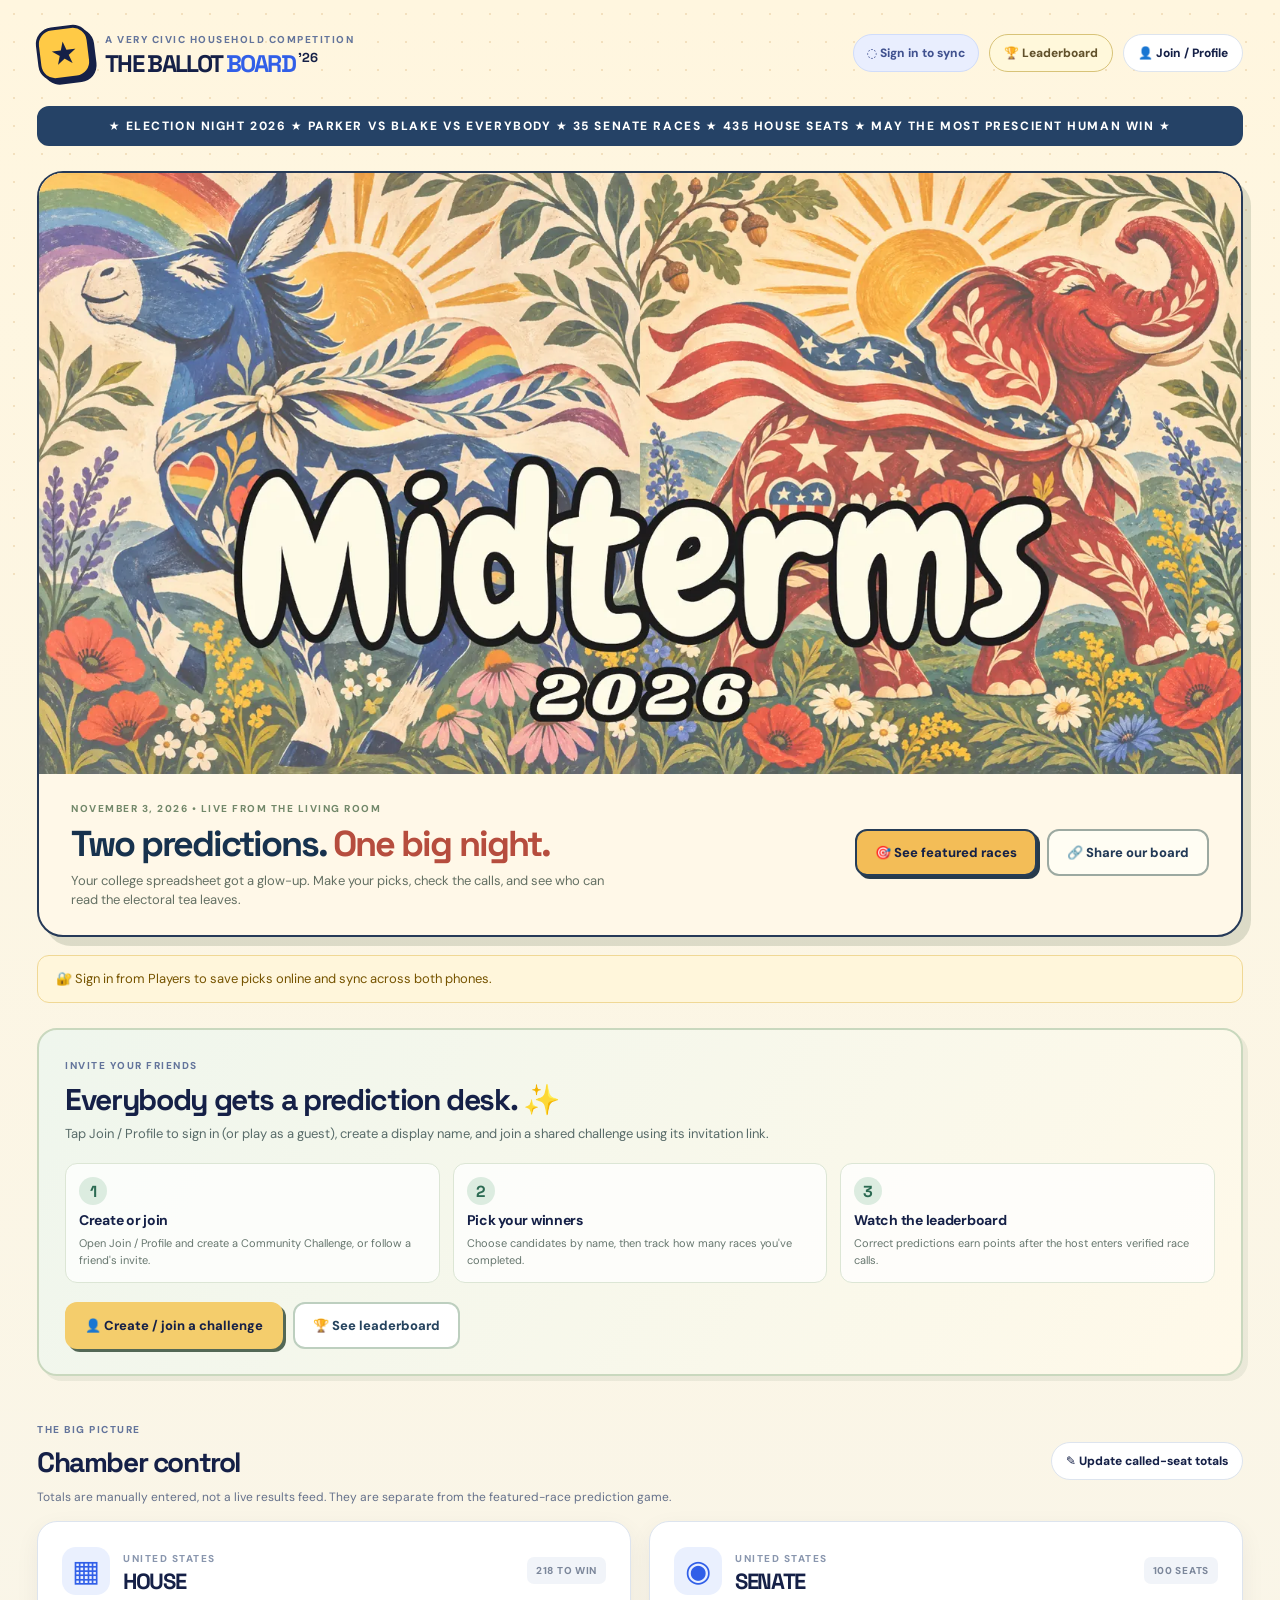
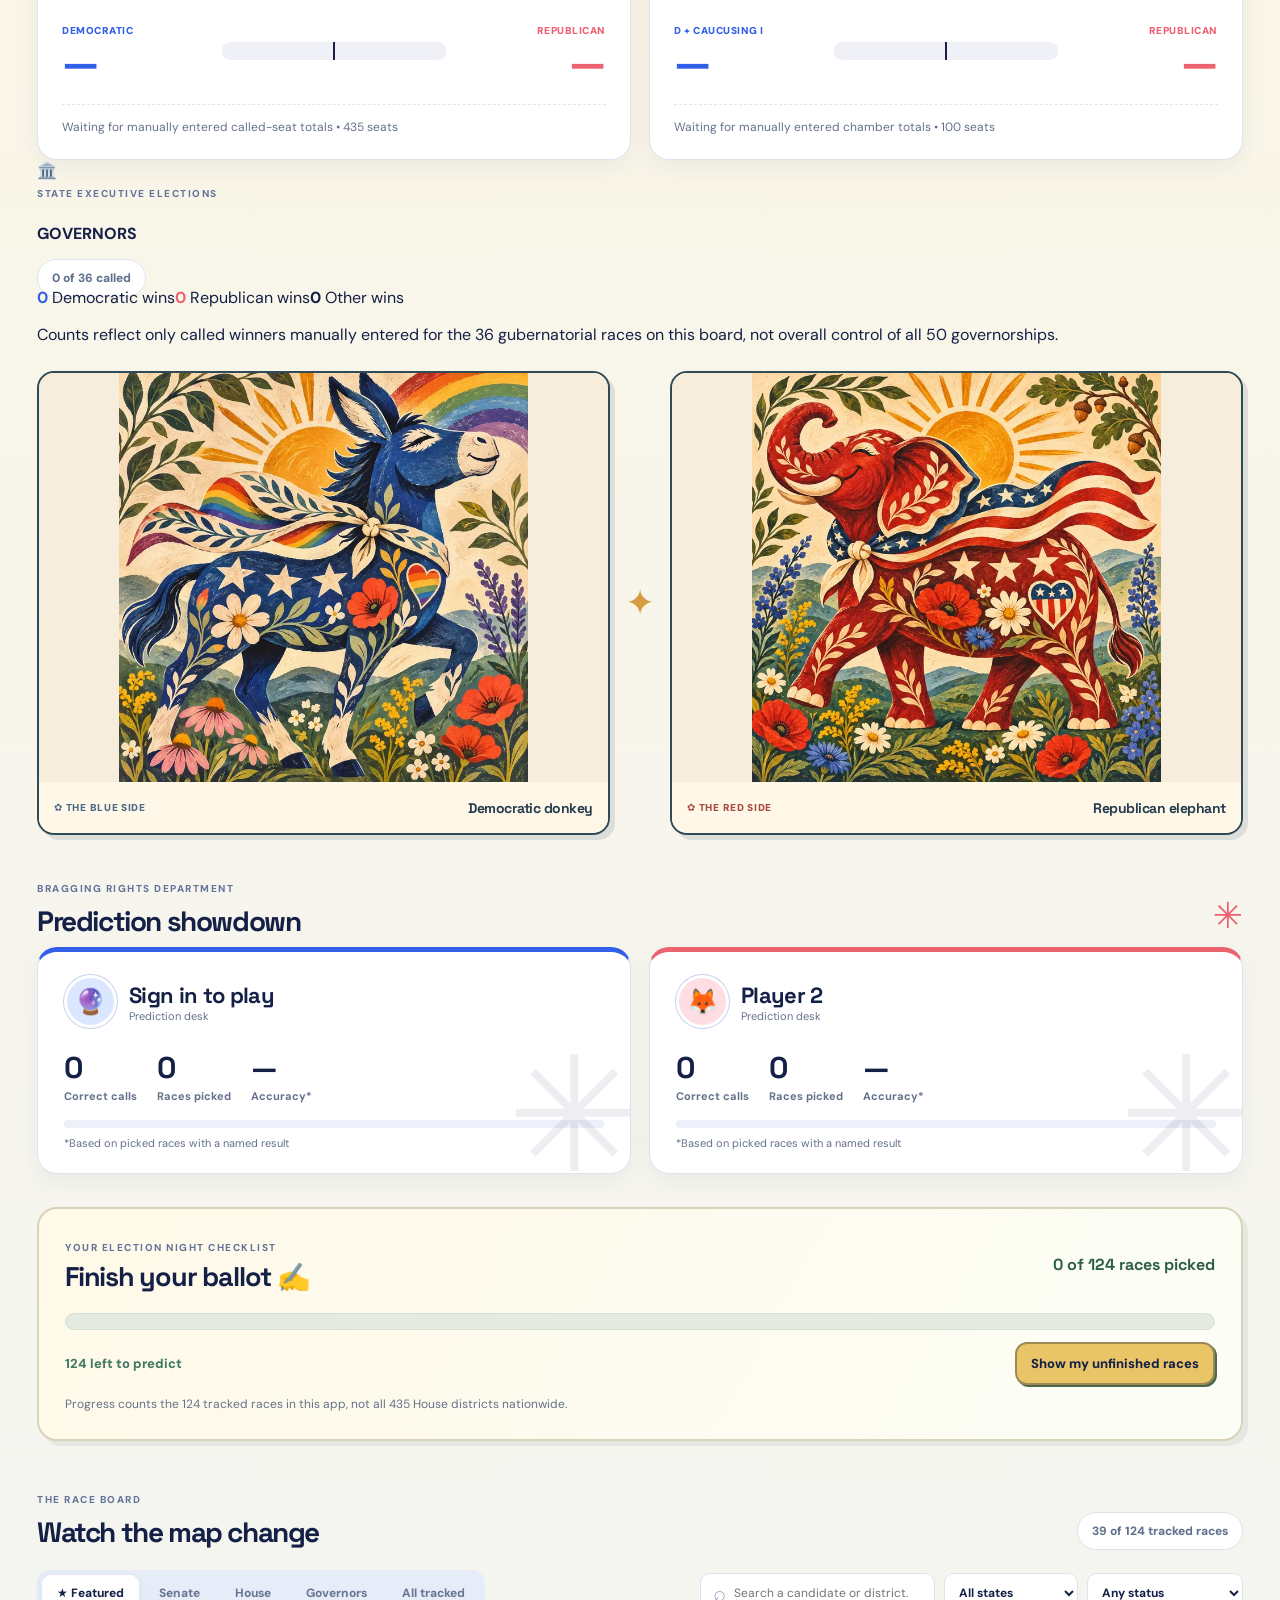
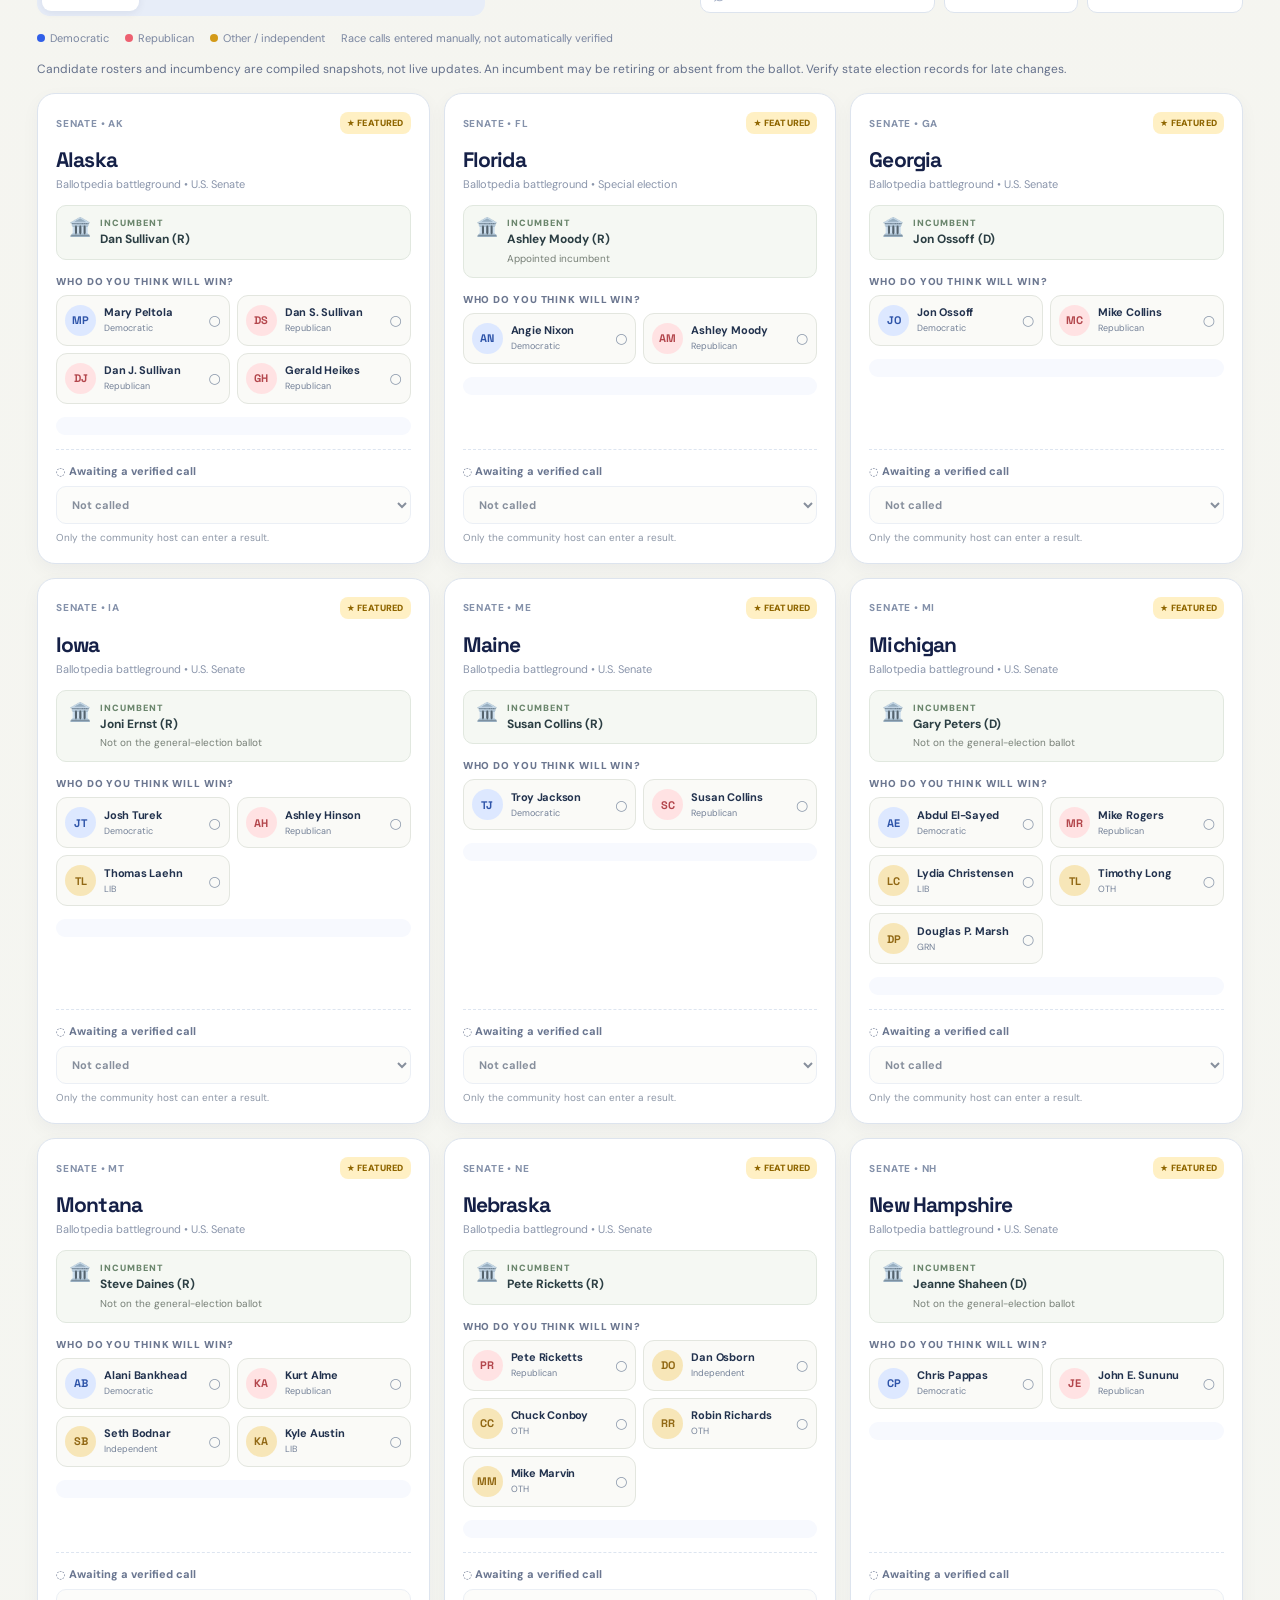
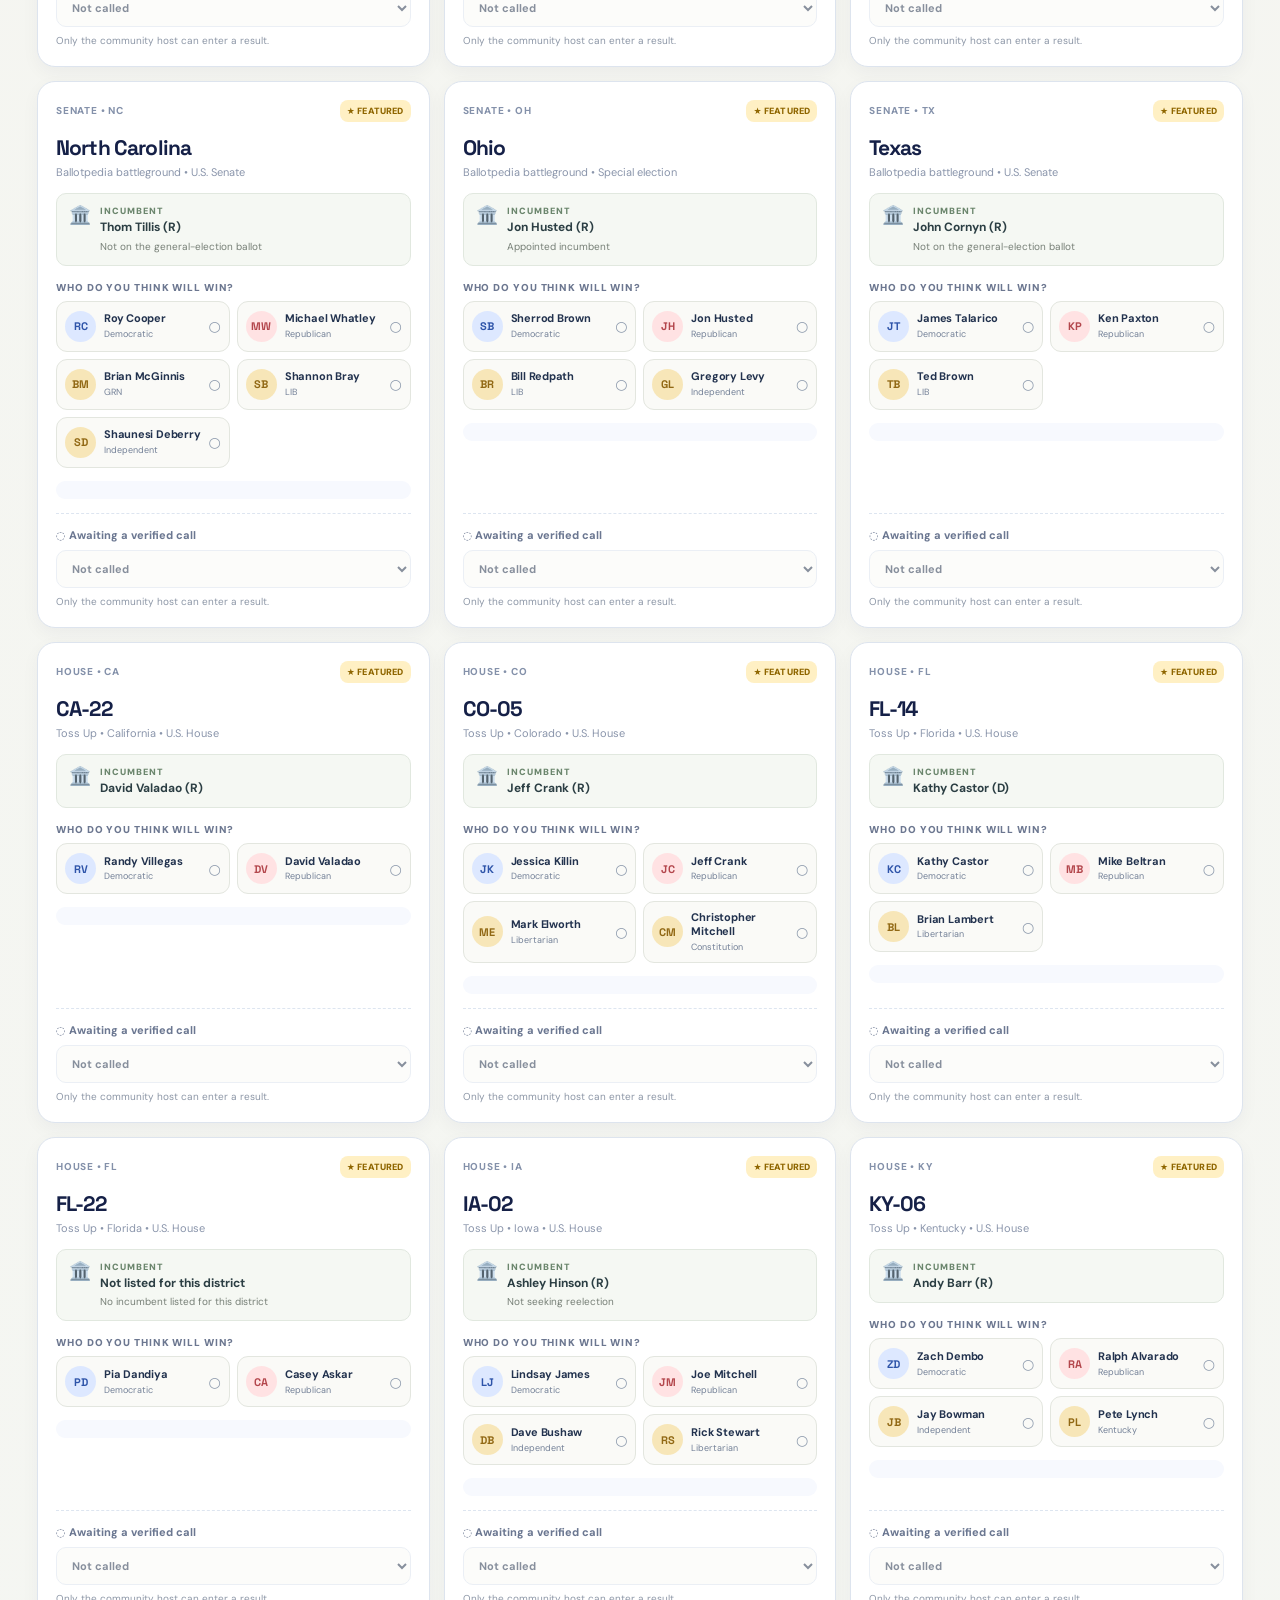
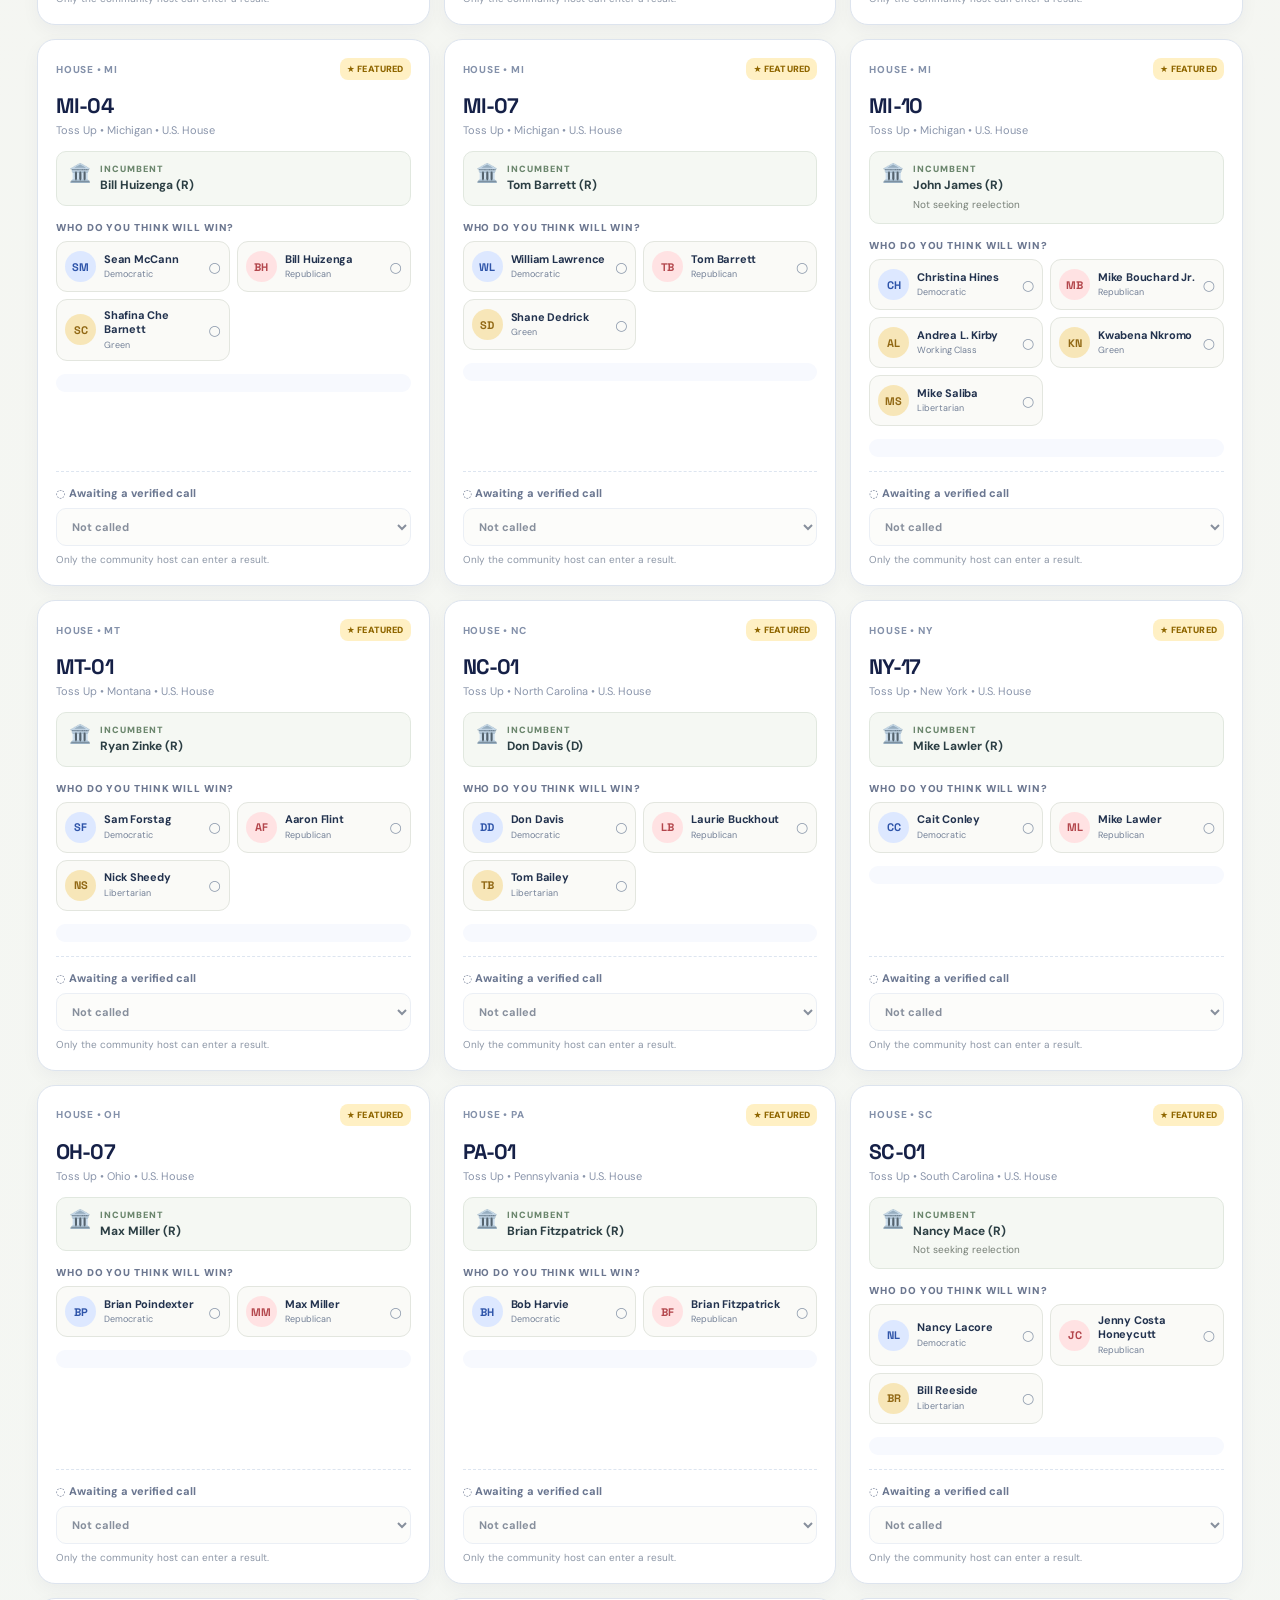
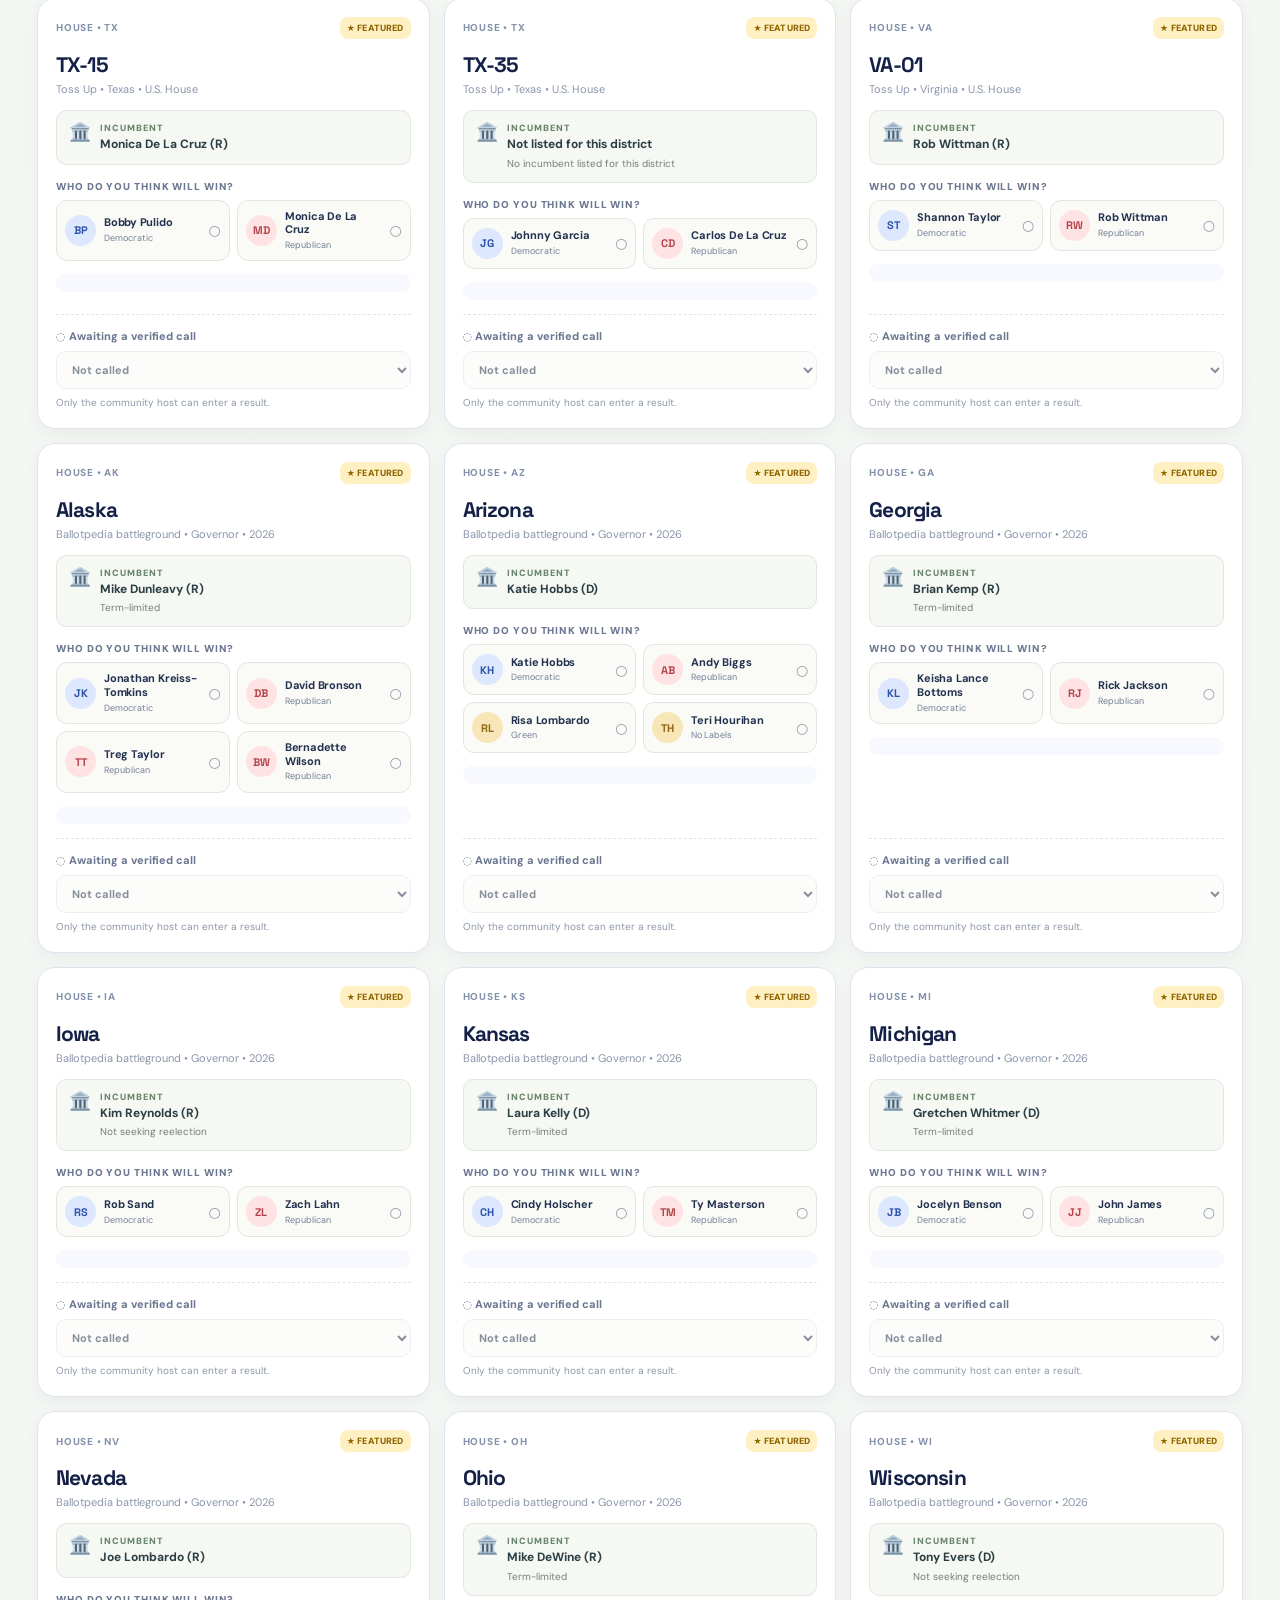
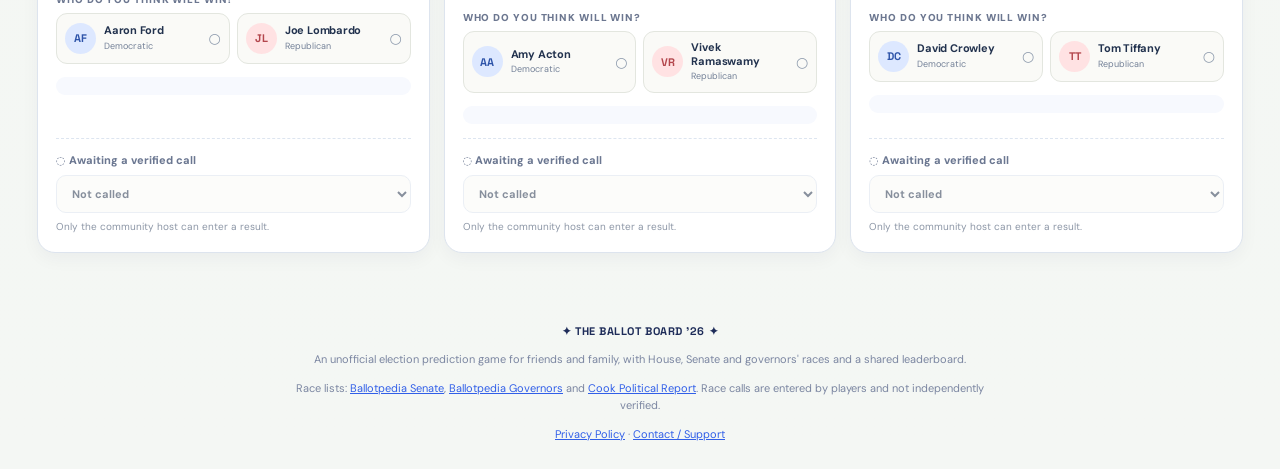
==== index.html @ a2fc95aa "Add 36 governors, race-filter tab, call tracker and visible privacy-policy link" ====
<!doctype html>
<html lang="en">
<head>
  <meta charset="utf-8">
  <meta name="viewport" content="width=device-width, initial-scale=1">
  <meta name="theme-color" content="#152047">
  <meta name="description" content="The Ballot Board: make midterm election predictions with friends and join a community leaderboard.">
  <title>The Ballot Board '26 | Election Night Predictions</title>
  <link rel="icon" href="icon.svg" type="image/svg+xml">
  <link rel="stylesheet" href="styles.css">
  <script src="config.js" defer></script>
  <script src="races.js" defer></script>
  <script src="candidates.js" defer></script>
  <script src="incumbents.js" defer></script>
  <script src="governors.js" defer></script>
  <script type="module" src="app.js"></script>
</head>
<body>
  <div class="stars" aria-hidden="true"></div>
  <div class="app-shell">
    <header class="site-header">
      <div class="brand"><div class="brand-icon" aria-hidden="true">★</div><div><span class="eyebrow">A VERY CIVIC HOUSEHOLD COMPETITION</span><h1>THE BALLOT <em>BOARD</em><sup>'26</sup></h1></div></div>
      <div class="header-actions"><span id="connectionStatus" class="status-pill">◌ Preview mode</span>
      <button class="small-btn leaderboard-nav" id="leaderboardButton" type="button">🏆 Leaderboard</button>
      <button class="small-btn" id="accountButton" type="button">👤 Join / Profile</button></div>
    </header>
    <div class="marquee" aria-label="Election Day, November 3, 2026"><div class="marquee-track">★ ELECTION NIGHT 2026 ★ PARKER VS BLAKE VS EVERYBODY ★ 35 SENATE RACES ★ 435 HOUSE SEATS ★ MAY THE MOST PRESCIENT HUMAN WIN ★</div></div>
    <main>
      <section class="hero illustrated-hero" aria-label="Midterms 2026 election night">
        <div class="hero-banner-wrap">
          <img class="hero-banner" src="assets/midterms-banner.webp" alt="Midterms 2026 folk-art illustration with a flower-covered blue donkey and red elephant, sunshine, rainbows and American flags." width="1600" height="800" decoding="async" fetchpriority="high" onerror="this.hidden=true">
          <div class="banner-fallback"><span>★ MIDTERMS 2026 ★</span><small>A very colorful election night</small></div>
        </div>
        <div class="hero-caption">
          <div class="hero-caption-copy">
            <span class="micro">NOVEMBER 3, 2026 • LIVE FROM THE LIVING ROOM</span>
            <h2>Two predictions. <span>One big night.</span></h2>
            <p>Your college spreadsheet got a glow-up. Make your picks, check the calls, and see who can read the electoral tea leaves.</p>
          </div>
          <div class="hero-actions"><button id="featuredButton" class="button primary" type="button">🎯 See featured races</button><button id="shareButton" class="button outline" type="button">🔗 Share our board</button></div>
        </div>
      </section>
      <div id="notice" class="notice" role="status"></div>
      <section class="community-guide" id="communityGuide" aria-label="How to join the election prediction challenge">
        <div class="community-guide-top"><span class="micro">INVITE YOUR FRIENDS</span><h3>Everybody gets a prediction desk. ✨</h3><p id="communityGuideIntro">Create a community challenge, share the link on Facebook, and watch the leaderboard grow.</p></div>
        <div class="guide-steps">
          <div><span class="step-number">1</span><strong>Create or join</strong><small>Open Join / Profile and create a Community Challenge, or follow a friend's invite.</small></div>
          <div><span class="step-number">2</span><strong>Pick your winners</strong><small>Choose candidates by name, then track how many races you've completed.</small></div>
          <div><span class="step-number">3</span><strong>Watch the leaderboard</strong><small>Correct predictions earn points after the host enters verified race calls.</small></div>
        </div>
        <div class="guide-actions">
          <button type="button" id="communityStartButton" class="button primary">👤 Create / join a challenge</button>
          <button type="button" id="communityLeaderboardButton" class="button outline-light">🏆 See leaderboard</button>
        </div>
      </section>
      <section class="section-heading"><div><span class="micro">THE BIG PICTURE</span><h3>Chamber control</h3></div><button id="totalsButton" class="text-button" type="button">✎ Update called-seat totals</button></section>
      <p class="fine-print" id="totalsDisclaimer">Totals are manually entered, not a live results feed. They are separate from the featured-race prediction game.</p>
      <div class="chamber-grid">
        <article class="chamber-card"><div class="chamber-top"><span class="chamber-symbol">▦</span><div><span class="micro dark">UNITED STATES</span><h4>HOUSE</h4></div><span class="threshold">218 TO WIN</span></div><div class="seat-readout"><div><span class="party-label dem">DEMOCRATIC</span><strong class="dem-number" id="houseD">—</strong></div><div class="majority-track"><span class="majority-line"></span><div class="bar-fill dem-fill" id="houseDBar"></div><div class="bar-fill rep-fill" id="houseRBar"></div></div><div class="right"><span class="party-label rep">REPUBLICAN</span><strong class="rep-number" id="houseR">—</strong></div></div><p class="chamber-foot" id="houseStatus">Waiting for called-seat totals • 435 seats</p></article>
        <article class="chamber-card"><div class="chamber-top"><span class="chamber-symbol">◉</span><div><span class="micro dark">UNITED STATES</span><h4>SENATE</h4></div><span class="threshold">100 SEATS</span></div><div class="seat-readout"><div><span class="party-label dem">D + CAUCUSING I</span><strong class="dem-number" id="senateD">—</strong></div><div class="majority-track"><span class="majority-line"></span><div class="bar-fill dem-fill" id="senateDBar"></div><div class="bar-fill rep-fill" id="senateRBar"></div></div><div class="right"><span class="party-label rep">REPUBLICAN</span><strong class="rep-number" id="senateR">—</strong></div></div><p class="chamber-foot" id="senateStatus">Waiting for called-seat totals • 50–50 ties go to the vice president</p></article>
      </div>
      <article class="governor-summary" aria-label="Governors races called, manually tracked">
        <div class="governor-header">
          <span class="governor-emoji" aria-hidden="true">🏛️</span>
          <div><span class="micro">STATE EXECUTIVE ELECTIONS</span><h4>GOVERNORS</h4></div>
          <span class="count-bubble" id="governorCalledCount">0 of 36 called</span>
        </div>
        <div class="governor-counts"><span><strong class="dem-number" id="governorD">0</strong> Democratic wins</span><span><strong class="rep-number" id="governorR">0</strong> Republican wins</span><span><strong id="governorO">0</strong> Other wins</span></div>
        <div class="governor-bars" aria-hidden="true"><div class="gov-dem" id="governorDBar"></div><div class="gov-rep" id="governorRBar"></div><div class="gov-other" id="governorOBar"></div></div>
        <p>Counts reflect only called winners manually entered for the 36 gubernatorial races on this board, not overall control of all 50 governorships.</p>
      </article>
      <section class="party-art-section" aria-label="Folk art featuring Democratic and Republican party mascots">
        <figure class="party-art-card blue-side">
          <img src="assets/democratic-donkey.webp" alt="A smiling navy-blue donkey with a rainbow scarf, heart, stars, flowers, foliage and a sunny sky." width="720" height="720" loading="lazy" decoding="async" onerror="this.hidden=true">
          <figcaption><span>✿ THE BLUE SIDE</span><strong>Democratic donkey</strong></figcaption>
        </figure>
        <div class="party-art-center" aria-hidden="true">✦</div>
        <figure class="party-art-card red-side">
          <img src="assets/republican-elephant.webp" alt="A smiling red elephant decorated with flowers and carrying a star-spangled flag beneath a golden sun." width="720" height="720" loading="lazy" decoding="async" onerror="this.hidden=true">
          <figcaption><span>✿ THE RED SIDE</span><strong>Republican elephant</strong></figcaption>
        </figure>
      </section>
      <section id="playerShowdown">
        <div class="section-heading"><div><span class="micro">BRAGGING RIGHTS DEPARTMENT</span><h3>Prediction showdown</h3></div><span class="section-decoration">✳</span></div>
        <div class="player-grid" id="playerGrid"></div>
      </section>
      <section id="leaderboardSection" class="leaderboard-section" hidden>
        <div class="section-heading"><div><span class="micro">THE COMMUNITY CHALLENGE</span><h3>🏆 Prediction leaderboard</h3></div><span class="count-bubble" id="leaderboardCount">0 players</span></div>
        <p id="leaderboardIntro" class="fine-print">Community leaderboard appears when your challenge is connected.</p>
        <div id="leaderboardList" class="leaderboard-list"></div>
      </section>
      <section class="ballot-progress" aria-label="Your tracked race completion">
        <div class="progress-heading"><div><span class="micro">YOUR ELECTION NIGHT CHECKLIST</span><h3>Finish your ballot ✍️</h3></div><strong id="progressCount">0 of 124 races picked</strong></div>
        <div class="completion-meter" role="progressbar" aria-label="Tracked races predicted"><div id="progressFill"></div></div>
        <div class="progress-footer"><span id="unfinishedCount">124 left to predict</span><button id="nextUnpickedButton" type="button" class="button primary">Show my unfinished races</button></div>
        <p class="fine-print">Progress counts the 124 tracked races in this app, not all 435 House districts nationwide.</p>
      </section>
      <section class="section-heading race-section"><div><span class="micro">THE RACE BOARD</span><h3>Watch the map change</h3></div><span id="raceCount" class="count-bubble">124 races</span></section>
      <div class="race-controls"><div class="tabs" role="tablist" aria-label="Race filters"><button class="tab selected" data-view="featured" type="button">★ Featured</button><button class="tab" data-view="senate" type="button">Senate</button><button class="tab" data-view="house" type="button">House</button><button class="tab" data-view="governor" type="button">Governors</button><button class="tab" data-view="all" type="button">All tracked</button></div><div class="filter-row"><label class="search-label"><span aria-hidden="true">⌕</span><input id="raceSearch" type="search" placeholder="Search a candidate or district…" aria-label="Search races or candidates"></label><select id="stateFilter" aria-label="Filter by state"><option value="all">All states</option><option value="AL">Alabama</option><option value="AK">Alaska</option><option value="AZ">Arizona</option><option value="AR">Arkansas</option><option value="CA">California</option><option value="CO">Colorado</option><option value="CT">Connecticut</option><option value="DE">Delaware</option><option value="FL">Florida</option><option value="GA">Georgia</option><option value="HI">Hawaii</option><option value="ID">Idaho</option><option value="IL">Illinois</option><option value="IN">Indiana</option><option value="IA">Iowa</option><option value="KS">Kansas</option><option value="KY">Kentucky</option><option value="LA">Louisiana</option><option value="ME">Maine</option><option value="MD">Maryland</option><option value="MA">Massachusetts</option><option value="MI">Michigan</option><option value="MN">Minnesota</option><option value="MS">Mississippi</option><option value="MO">Missouri</option><option value="MT">Montana</option><option value="NE">Nebraska</option><option value="NV">Nevada</option><option value="NH">New Hampshire</option><option value="NJ">New Jersey</option><option value="NM">New Mexico</option><option value="NY">New York</option><option value="NC">North Carolina</option><option value="ND">North Dakota</option><option value="OH">Ohio</option><option value="OK">Oklahoma</option><option value="OR">Oregon</option><option value="PA">Pennsylvania</option><option value="RI">Rhode Island</option><option value="SC">South Carolina</option><option value="SD">South Dakota</option><option value="TN">Tennessee</option><option value="TX">Texas</option><option value="UT">Utah</option><option value="VT">Vermont</option><option value="VA">Virginia</option><option value="WA">Washington</option><option value="WV">West Virginia</option><option value="WI">Wisconsin</option><option value="WY">Wyoming</option></select><select id="raceFilter" aria-label="Filter by race status"><option value="all">Any status</option><option value="open">Not called</option><option value="called">Called</option><option value="unpicked">My unfinished picks</option></select></div></div>
      <div class="board-meta"><span><span class="dot blue-dot"></span> Democratic</span><span><span class="dot red-dot"></span> Republican</span><span><span class="dot gold-dot"></span> Other / independent</span><span>Race calls entered manually, not automatically verified</span></div>
      <p class="fine-print">Candidate rosters and incumbency are compiled snapshots, not live updates. An incumbent may be retiring or absent from the ballot. Verify state election records for late changes.</p>
      <div id="raceGrid" class="race-grid"></div>
      <footer><span>✦ THE BALLOT BOARD '26 ✦</span><p>An unofficial election prediction game for friends and family, with House, Senate and governors' races and a shared leaderboard.</p><p>Race lists: <a href="https://ballotpedia.org/U.S._Senate_battlegrounds,_2026" target="_blank" rel="noopener">Ballotpedia Senate</a>, <a href="https://ballotpedia.org/Gubernatorial_battlegrounds,_2026" target="_blank" rel="noopener">Ballotpedia Governors</a> and <a href="https://www.cookpolitical.com/ratings/house-race-ratings" target="_blank" rel="noopener">Cook Political Report</a>. Race calls are entered by players and not independently verified.</p><p><a href="/privacy">Privacy Policy</a> · <a href="https://github.com/parkerpixie/Midterm_2026/issues/new" target="_blank" rel="noopener">Contact / Support</a></p></footer>
    </main>
  </div>
  <dialog id="accountDialog" class="modal"><form method="dialog"><button class="modal-close" aria-label="Close dialog">×</button></form><div id="accountContent"></div></dialog>
  <dialog id="totalsDialog" class="modal"><form method="dialog"><button class="modal-close" aria-label="Close dialog">×</button></form><div class="modal-body"><span class="micro">MANUAL RESULTS DESK</span><h3>Update chamber totals</h3><p>Enter totals only when you're comfortable with the source. House counts represent winners called across all districts. For the Senate, count independents who caucus with Democrats in the D + I column.</p><form id="totalsForm"><div class="total-input-heading">HOUSE <small>435 seats total</small></div><div class="input-pair"><label>D seats called<input name="houseD" type="number" min="0" max="435" inputmode="numeric" placeholder="0"></label><label>R seats called<input name="houseR" type="number" min="0" max="435" inputmode="numeric" placeholder="0"></label></div><div class="total-input-heading">SENATE <small>100 seats total, including seats not on the ballot</small></div><div class="input-pair"><label>D + caucusing I seats<input name="senateD" type="number" min="0" max="100" inputmode="numeric" placeholder="0"></label><label>R seats<input name="senateR" type="number" min="0" max="100" inputmode="numeric" placeholder="0"></label></div><button class="button primary full" type="submit">Save shared totals</button></form></div></dialog>
  <div id="toast" class="toast" role="status" aria-live="polite"></div>
</body>
</html>
---- styles.css ----
@import url('https://fonts.googleapis.com/css2?family=DM+Sans:wght@400;500;600;700;800&family=Space+Grotesk:wght@400;500;600;700&display=swap');
:root{--ink:#152047;--ink2:#28356c;--blue:#315fe8;--red:#ed6171;--gold:#ffca46;--mint:#a5e4d1;--cream:#fff9ee;--paper:#ffffff;--muted:#65718b;--line:#dde4ee;--shadow:0 18px 46px rgba(21,32,71,.10)}
*{box-sizing:border-box}html{scroll-behavior:smooth}body{margin:0;font-family:'DM Sans',system-ui,-apple-system,sans-serif;color:var(--ink);background:linear-gradient(180deg,#f0f5ff 0%,#f9f7f2 60%,#f0f4fa 100%);min-height:100vh}button,input,select{font:inherit}button{cursor:pointer}button:disabled{opacity:.5;cursor:not-allowed}button:focus-visible,input:focus-visible,select:focus-visible{outline:3px solid #ffa840;outline-offset:3px}a{color:inherit}.stars{position:absolute;top:0;left:0;right:0;height:600px;background-image:radial-gradient(#dde6fb 1.5px,transparent 1.5px);background-size:28px 28px;opacity:.65;pointer-events:none}.app-shell{max-width:1270px;margin:0 auto;padding:0 32px;position:relative}.site-header{display:flex;justify-content:space-between;align-items:center;gap:16px;padding:26px 0}.brand{display:flex;align-items:center;gap:14px}.brand-icon{width:54px;height:54px;display:grid;place-items:center;background:var(--gold);border:3px solid var(--ink);border-radius:17px;transform:rotate(-7deg);font-size:31px;box-shadow:4px 4px 0 var(--ink)}.eyebrow,.micro{font-size:10px;font-weight:800;letter-spacing:.15em;color:#63749b}.brand h1{font-family:'Space Grotesk',sans-serif;font-size:24px;line-height:1.2;margin:2px 0 0;letter-spacing:-.07em;font-weight:700}.brand em{color:var(--blue);font-style:normal}.brand sup{font-size:13px;vertical-align:top;letter-spacing:0;margin-left:3px}.header-actions{display:flex;align-items:center;gap:10px}.status-pill{display:inline-flex;align-items:center;gap:6px;background:#e9eefe;border:1px solid #d0dcfa;border-radius:999px;padding:10px 13px;color:#40518f;font-size:12px;font-weight:800;white-space:nowrap}.status-pill.live{background:#e4fbec;color:#197748;border-color:#c1ecca}.small-btn,.text-button{border:1px solid var(--line);border-radius:100px;background:#fff;padding:10px 14px;font-size:12px;font-weight:800;color:var(--ink);white-space:nowrap}.small-btn:hover,.text-button:hover{background:#f1f4ff}.marquee{background:var(--ink);color:#fff;overflow:hidden;border-radius:12px;white-space:nowrap;border:2px solid var(--ink);margin-bottom:25px}.marquee-track{padding:10px;text-align:center;font-size:12px;font-weight:800;letter-spacing:.13em}.hero{background:var(--ink);color:#fff;border-radius:26px;display:grid;grid-template-columns:1.13fr .87fr;min-height:360px;overflow:hidden;position:relative;box-shadow:var(--shadow)}.hero:before{content:"";position:absolute;inset:0;background:radial-gradient(circle at 82% 36%,#314385 0%,transparent 48%);pointer-events:none}.hero-copy{padding:47px 55px;z-index:1;position:relative}.hero .micro{color:var(--mint)}.hero h2{font-family:'Space Grotesk',sans-serif;line-height:.98;font-size:clamp(40px,4.8vw,66px);letter-spacing:-.065em;margin:18px 0}.hero h2 span{color:var(--gold)}.hero p{font-size:14px;max-width:420px;line-height:1.7;color:#d5dcf2}.hero-actions{display:flex;gap:11px;margin-top:22px;flex-wrap:wrap}.button{display:inline-flex;align-items:center;justify-content:center;border-radius:12px;padding:13px 18px;border:2px solid transparent;font-weight:800;font-size:13px;transition:transform .12s,box-shadow .12s;min-height:46px}.button:hover{transform:translateY(-1px)}.button.primary{background:var(--gold);color:var(--ink);box-shadow:4px 4px 0 #050c28}.button.outline{background:transparent;color:#fff;border-color:#94a0c4}.button.full{width:100%}.hero-graphic{position:relative;min-height:340px}.orbit{border:1px solid #5c6db4;border-radius:50%;position:absolute;left:50%;top:50%;transform:translate(-50%,-50%) rotate(-24deg)}.orbit-1{width:340px;height:340px}.orbit-2{width:270px;height:270px}.ballot-ball{position:absolute;width:208px;height:245px;background:#fffdf8;border:6px solid #0f1839;border-radius:15px;left:51%;top:50%;transform:translate(-50%,-50%) rotate(11deg);box-shadow:16px 18px 0 rgba(5,13,38,.3)}.ballot-fold{height:80px;display:grid;place-items:center;background:#ffd34d;font-size:44px;color:#172149;border-radius:8px 8px 0 0}.ballot-line{width:120px;height:11px;margin:23px auto 0;background:#d8e0ed;border-radius:30px}.ballot-line.shorter{width:85px;margin-top:13px}.ballot-tick{width:48px;height:48px;border:4px solid #172149;border-radius:9px;position:absolute;right:18px;bottom:17px;background:#a7ead4;color:#132f68;display:grid;place-items:center;font-size:37px;font-weight:800}.spark{position:absolute;color:var(--gold);font-size:37px;animation:twinkle 3s ease-in-out infinite alternate}.s1{top:18%;left:18%}.s2{bottom:15%;left:8%;font-size:25px}.s3{right:15%;top:12%;color:var(--mint)}.graphic-sticker{position:absolute;right:12px;bottom:34px;width:90px;height:90px;display:grid;place-items:center;text-align:center;font-size:13px;font-weight:900;line-height:1.1;background:var(--red);border-radius:50%;border:3px solid var(--ink);transform:rotate(15deg);box-shadow:4px 5px 0 var(--ink)}@keyframes twinkle{to{transform:rotate(20deg) scale(1.15);opacity:.75}}.notice{display:none;border-radius:12px;background:#fff6db;border:1px solid #f0d895;color:#765400;padding:13px 18px;font-size:13px;line-height:1.5;margin-top:18px}.notice.visible{display:block}.notice a{text-decoration:underline}.section-heading{display:flex;align-items:end;justify-content:space-between;gap:12px;margin:41px 0 8px}.section-heading h3{margin:6px 0 0;font-family:'Space Grotesk',sans-serif;font-size:28px;letter-spacing:-.05em}.section-decoration{color:var(--red);font-size:36px}.fine-print{font-size:12px;color:var(--muted);margin:0 0 15px;line-height:1.5}.chamber-grid,.player-grid{display:grid;grid-template-columns:repeat(2,minmax(0,1fr));gap:18px}.chamber-card{background:#fff;border:1px solid var(--line);border-radius:20px;padding:24px;box-shadow:0 8px 24px rgba(21,32,71,.06)}.chamber-top{display:flex;align-items:center;gap:13px}.chamber-symbol{height:48px;width:48px;display:grid;place-items:center;background:#eaf0fe;border-radius:14px;color:var(--blue);font-size:30px}.micro.dark{color:#8996ae}.chamber-top h4{margin:0;font-size:22px;letter-spacing:-.06em;font-family:'Space Grotesk',sans-serif}.threshold{margin-left:auto;background:#f1f4f9;color:#7c879b;padding:7px 9px;border-radius:7px;font-size:10px;letter-spacing:.07em;font-weight:800}.seat-readout{display:grid;grid-template-columns:1fr 1.5fr 1fr;gap:10px;align-items:center;margin-top:23px}.seat-readout .right{text-align:right}.party-label{font-size:10px;font-weight:900;letter-spacing:.05em;white-space:nowrap}.party-label.dem,.dem-number{color:var(--blue)}.party-label.rep,.rep-number{color:var(--red)}.seat-readout strong{display:block;margin-top:3px;font-family:'Space Grotesk',sans-serif;font-size:42px;line-height:1;font-variant-numeric:tabular-nums}.majority-track{height:18px;display:flex;background:#eff1f6;border-radius:8px;position:relative;overflow:hidden}.majority-line{position:absolute;height:100%;width:2px;background:#182049;z-index:2;left:50%;transform:translateX(-50%)}.bar-fill{height:100%;transition:width .3s}.dem-fill{background:var(--blue);border-radius:7px 0 0 7px}.rep-fill{background:var(--red);margin-left:auto;border-radius:0 7px 7px 0}.chamber-foot{border-top:1px dashed #e1e6ee;margin:20px 0 0;padding-top:14px;font-size:12px;color:var(--muted)}.player-card{border-radius:20px;padding:23px 26px;border:1px solid var(--line);background:#fff;position:relative;overflow:hidden;box-shadow:0 8px 24px rgba(21,32,71,.05)}.player-card:after{content:'✳';position:absolute;right:-11px;bottom:-48px;font-size:160px;opacity:.075;pointer-events:none}.player-card.parker{border-top:5px solid #315fe8}.player-card.blake{border-top:5px solid #ec6370}.player-card-header{display:flex;align-items:center;gap:12px}.player-avatar{height:53px;width:53px;border-radius:50%;display:grid;place-items:center;background:#dbe6ff;font-size:25px;border:3px solid #fff;box-shadow:0 0 0 1px #c7d2ee}.player-card.blake .player-avatar{background:#ffdee3}.player-name{font-family:'Space Grotesk',sans-serif;font-size:22px;font-weight:800;letter-spacing:-.03em}.player-caption{color:var(--muted);font-size:11px}.player-stats{display:flex;gap:20px;margin:23px 0 8px}.player-stat strong{font-size:30px;display:block;font-family:'Space Grotesk',sans-serif;line-height:1.1}.player-stat small{font-size:11px;color:var(--muted);font-weight:700}.progress-track{height:8px;border-radius:20px;background:#edf0f8;overflow:hidden;margin-top:15px}.progress-track span{height:100%;display:block;background:#315fe8;border-radius:20px}.player-card.blake .progress-track span{background:#ec6370}.race-section{margin-top:46px}.count-bubble{border-radius:999px;background:#fff;border:1px solid var(--line);padding:10px 14px;color:#60718c;font-size:12px;font-weight:800}.race-controls{display:flex;gap:15px;flex-wrap:wrap;justify-content:space-between;align-items:center;margin:20px 0 12px}.tabs{display:flex;gap:5px;background:#e7edf8;border-radius:13px;padding:5px;flex-wrap:wrap}.tab{background:transparent;color:#697795;border:0;padding:10px 15px;border-radius:9px;font-size:12px;font-weight:800}.tab.selected{background:#fff;color:var(--ink);box-shadow:0 2px 8px rgba(21,32,71,.07)}.filter-row{display:flex;gap:9px;align-items:center}.search-label{display:flex;align-items:center;gap:6px;padding:0 12px;background:#fff;border:1px solid var(--line);border-radius:10px;height:40px}.search-label span{font-size:22px;color:#9da9c1}.search-label input{border:0;outline:0;min-width:165px;width:190px;color:var(--ink);font-size:12px;background:transparent}.filter-row select{height:40px;padding:0 10px;border-radius:10px;border:1px solid var(--line);background:#fff;color:var(--ink);font-size:12px;font-weight:700}.board-meta{display:flex;gap:16px;flex-wrap:wrap;align-items:center;font-size:11px;color:#7a86a0;margin:15px 0}.board-meta span{display:inline-flex;align-items:center;gap:5px}.dot{height:8px;width:8px;border-radius:50%;display:inline-block}.blue-dot{background:var(--blue)}.red-dot{background:var(--red)}.gold-dot{background:#d39a18}.race-grid{display:grid;grid-template-columns:repeat(3,minmax(0,1fr));gap:14px}.race-card{background:#fff;border:1px solid var(--line);border-radius:18px;padding:18px;min-width:0;box-shadow:0 6px 18px rgba(21,32,71,.045);transition:transform .15s,border .15s}.race-card:hover{transform:translateY(-2px);border-color:#c7d3eb}.race-card.called{border-color:#b8d9c8}.race-card-top{display:flex;align-items:center;justify-content:space-between;gap:8px}.race-type{font-size:10px;font-weight:800;letter-spacing:.08em;color:#8491aa}.tag{font-size:9px;padding:5px 7px;border-radius:8px;background:#f6eacd;color:#8f6600;font-weight:900;letter-spacing:.02em}.tag.featured{background:#fff0c4}.tag.called{color:#147745;background:#d8f8e6}.tag.pending{color:#6b7897;background:#eef2f9}.race-card h4{font-family:'Space Grotesk',sans-serif;font-size:21px;letter-spacing:-.04em;margin:12px 0 4px}.race-subtitle{font-size:11px;color:#8a95ab;margin:0 0 18px;min-height:16px}.mini-label{font-size:10px;font-weight:900;color:#6c7790;text-transform:uppercase;letter-spacing:.09em;margin-bottom:7px}.pick-row{display:flex;gap:6px}.choice{flex:1;min-width:0;border:1px solid #dfe5ef;border-radius:9px;background:#f8fafc;padding:9px 2px;color:#717d96;font-size:11px;font-weight:900}.choice:hover{border-color:#778ebd}.choice.is-d{background:#e4edff;border-color:#2f5fe6;color:#214db9}.choice.is-r{background:#ffebed;border-color:#ef6470;color:#cb394e}.choice.is-o{background:#fff3d0;border-color:#e8ae25;color:#8a6500}.choice.clear{flex:0 0 25px;background:transparent;border:none;font-size:16px}.pick-summary{display:flex;gap:4px;align-items:center;justify-content:space-between;margin:13px 0;padding:9px;background:#f7f9fe;border-radius:9px;font-size:11px;color:#69758d}.pick-summary strong{color:#1f2a49}.result-strip{border-top:1px dashed #dde5f0;margin-top:13px;padding-top:13px}.result-head{display:flex;align-items:center;justify-content:space-between;gap:8px;margin-bottom:8px}.result-text{font-size:11px;font-weight:800;color:#6b7791}.result-text.winner{color:#15774c}.result-strip .choice{padding:8px 2px}.score-star{font-size:11px;color:#3c8769;font-weight:800}.empty-state{grid-column:1/-1;border:2px dashed #cbd4e6;background:#fff;padding:50px;text-align:center;border-radius:20px;color:#60718c}.empty-state .big{font-size:50px;display:block}footer{margin:70px auto 25px;text-align:center;color:#7b86a1;font-size:11px;line-height:1.6;max-width:700px}footer>span{font-family:'Space Grotesk',sans-serif;font-weight:900;color:#1e2c59;letter-spacing:.05em}footer a{color:#315fe8}.modal{border:0;padding:0;border-radius:23px;max-width:min(470px,calc(100vw - 26px));width:100%;box-shadow:0 30px 90px rgba(10,20,51,.3);color:var(--ink);background:#fff}.modal::backdrop{background:rgba(9,18,44,.63);backdrop-filter:blur(3px)}.modal-close{position:absolute;right:16px;top:13px;display:grid;place-items:center;background:#f1f4fb;border:0;border-radius:50%;width:34px;height:34px;color:#60718c;font-size:23px}.modal-body{padding:36px 32px 32px}.modal-body h3{font-family:'Space Grotesk',sans-serif;font-size:30px;letter-spacing:-.05em;line-height:1.05;margin:7px 0 13px}.modal-body p{font-size:13px;color:#65708c;line-height:1.6}.modal-body label{display:block;font-size:12px;font-weight:800;margin:14px 0;color:#344065}.modal-body input{width:100%;background:#f7f9fe;border:1px solid #dce3f0;border-radius:10px;padding:13px;color:var(--ink);margin-top:7px}.modal-body .button.primary{box-shadow:none;margin-top:12px}.modal-note{background:#f0f4ff;padding:13px;border-radius:9px;font-size:12px;color:#596584;margin-top:14px;line-height:1.6}.input-pair{display:grid;grid-template-columns:1fr 1fr;gap:14px}.total-input-heading{font-weight:900;font-size:13px;margin-top:21px}.total-input-heading small{font-weight:500;color:#8793a8;font-size:10px}.member-chip{display:inline-flex;margin:4px 6px 4px 0;background:#f1f5fc;border-radius:99px;padding:8px 11px;font-size:12px;font-weight:700}.invite-code{font-family:monospace;background:#f0f4ff;border:2px dashed #c2d0f0;border-radius:12px;text-align:center;font-size:29px;font-weight:900;letter-spacing:.14em;padding:16px;margin:15px 0}.link-button{background:none;border:0;color:#315fe8;font-size:12px;text-decoration:underline;font-weight:800;margin-top:12px}.divider-text{text-align:center;font-size:11px;letter-spacing:.1em;color:#9ca6ba;margin:23px 0 6px}.toast{position:fixed;bottom:24px;left:50%;transform:translate(-50%,30px);background:#152047;color:#fff;border-radius:12px;padding:13px 18px;box-shadow:0 8px 30px rgba(10,20,51,.3);font-size:12px;font-weight:700;opacity:0;pointer-events:none;transition:all .2s;z-index:1000;max-width:min(420px,90vw);text-align:center}.toast.show{opacity:1;transform:translate(-50%,0)}@media(max-width:1000px){.race-grid{grid-template-columns:repeat(2,minmax(0,1fr))}.hero-copy{padding:40px}.hero-graphic{transform:scale(.9)}.chamber-card{padding:19px}.party-label{font-size:9px}}@media(max-width:730px){.app-shell{padding:0 14px}.site-header{padding:18px 0}.brand-icon{width:43px;height:43px;font-size:25px;border-radius:13px}.brand h1{font-size:18px}.eyebrow{font-size:8px}.status-pill{font-size:0;padding:10px}.status-pill::first-letter{font-size:13px}.small-btn{font-size:11px;padding:10px}.marquee-track{font-size:9px}.hero{grid-template-columns:1fr;min-height:0;border-radius:19px}.hero-copy{padding:32px 28px 0}.hero h2{font-size:48px}.hero p{font-size:13px}.hero-graphic{height:240px;min-height:240px;transform:scale(.8);margin-top:-10px}.ballot-ball{height:205px;width:175px}.ballot-fold{height:62px}.orbit-1{width:270px;height:270px}.orbit-2{width:220px;height:220px}.graphic-sticker{right:5%;bottom:10px}.chamber-grid{grid-template-columns:1fr}.player-grid{grid-template-columns:1fr 1fr;gap:10px}.player-card{padding:17px}.player-avatar{width:40px;height:40px;font-size:20px}.player-name{font-size:17px}.player-stats{gap:12px}.player-stat strong{font-size:24px}.player-stat small{font-size:10px}.section-heading h3{font-size:24px}.section-heading{margin-top:30px}.race-controls{align-items:stretch}.tabs{width:100%;justify-content:space-between}.tab{padding:10px;font-size:11px}.filter-row{width:100%}.search-label{flex:1;min-width:0}.search-label input{width:100%;min-width:0}.race-grid{grid-template-columns:1fr}.race-card{padding:18px}.board-meta{gap:10px}.seat-readout{grid-template-columns:1fr 1fr 1fr}.modal-body{padding:36px 24px 26px}.threshold{font-size:9px}.text-button{font-size:10px;padding:8px}.section-heading{align-items:center}}@media(max-width:380px){.header-actions{gap:5px}.brand h1{font-size:16px}.eyebrow{letter-spacing:0}.hero h2{font-size:41px}.tab{font-size:10px;padding:9px 7px}.player-grid{grid-template-columns:1fr}}


/* Supplied folk-art collection: November 3 refresh */
body{background:linear-gradient(180deg,#fff6df 0%,#f5f5f0 30%,#f4f7f4 100%)}
.stars{background-image:radial-gradient(#e6c99a 1.2px,transparent 1.2px);opacity:.48}
.marquee{background:#254266;border-color:#254266}
.hero.illustrated-hero{display:block;min-height:0;overflow:hidden;background:#fff8e8;color:#19264c;border:2px solid #263a58;box-shadow:8px 9px 0 rgba(76,94,69,.18)}
.hero.illustrated-hero:before{display:none}
.hero-banner-wrap{position:relative;aspect-ratio:2/1;overflow:hidden;background:radial-gradient(circle at 50% 20%,#f4c65b,#f9e9c6 58%,#9bb68a);isolation:isolate}
.hero-banner-wrap .hero-banner{display:block;position:relative;z-index:1;width:100%;height:100%;object-fit:cover}
.hero-banner-wrap .banner-fallback{position:absolute;inset:0;display:flex;align-items:center;justify-content:center;flex-direction:column;text-align:center;gap:8px;color:#183250;padding:28px;background:repeating-radial-gradient(circle at 50% 75%,#f5e1b1 0 12px,#f6e9ca 13px 28px)}
.banner-fallback span{font-family:'Space Grotesk',sans-serif;font-size:clamp(28px,7vw,86px);font-weight:900;letter-spacing:-.06em;line-height:1;text-shadow:3px 3px #ffcd55}
.banner-fallback small{font-size:clamp(12px,1.8vw,19px);font-weight:800;text-transform:uppercase;letter-spacing:.1em}
.hero-caption{display:flex;gap:22px;justify-content:space-between;align-items:center;padding:22px 32px 26px}
.hero-caption-copy{max-width:690px}
.illustrated-hero .micro{color:#72886a;font-size:10px}
.illustrated-hero .hero-caption h2{font-size:clamp(25px,3vw,36px);line-height:1.13;letter-spacing:-.055em;margin:7px 0 5px;color:#17324e}
.illustrated-hero .hero-caption h2 span{color:#b64d3e}
.illustrated-hero .hero-caption p{color:#647063;margin:7px 0 0;font-size:13px;line-height:1.45;max-width:540px}
.illustrated-hero .hero-actions{display:flex;flex:0 0 auto;align-items:center;margin-top:0;gap:10px}
.illustrated-hero .button.primary{background:#f3bd57;box-shadow:3px 3px 0 #273a4b;border-color:#263d57}
.illustrated-hero .button.outline{background:#fffdf3;color:#223956;border-color:#9ca9a1}
.illustrated-hero .button.outline:hover{background:#f1f5e9}
.party-art-section{display:grid;grid-template-columns:minmax(0,1fr) 42px minmax(0,1fr);gap:9px;align-items:center;margin:26px 0 2px}
.party-art-card{margin:0;overflow:hidden;background:#fbf3dc;border:2px solid #2f4b57;border-radius:17px;box-shadow:5px 5px 0 rgba(47,75,87,.13);min-width:0}
.party-art-card img{display:block;width:100%;height:clamp(160px,23vw,270px);object-fit:cover;object-position:50% 45%;background:#e8dfc7}
.party-art-card figcaption{display:flex;align-items:center;justify-content:space-between;gap:8px;padding:11px 15px;min-height:51px;background:#fff8e8}
.party-art-card figcaption span{font-size:10px;letter-spacing:.07em;font-weight:900;color:#4b6a85}
.party-art-card.red-side figcaption span{color:#a74b3f}
.party-art-card figcaption strong{font-family:'Space Grotesk',sans-serif;font-size:14px;letter-spacing:-.035em;text-align:right;color:#243c4e}
.party-art-center{font-size:36px;color:#d69c44;text-align:center;text-shadow:1px 2px #fff5d3}
@media(max-width:1020px){
 .hero-caption{flex-wrap:wrap;align-items:flex-start}
 .hero-caption .hero-actions{flex-wrap:wrap}
}
@media(max-width:730px){
 .hero.illustrated-hero{border-radius:18px}
 .hero-banner-wrap{aspect-ratio:2/1}
 .hero-caption{padding:17px 20px 23px;gap:12px;display:block}
 .illustrated-hero .hero-caption h2{font-size:28px}
 .illustrated-hero .micro{font-size:8px}
 .hero-caption .hero-actions{margin-top:15px;gap:8px}
 .hero-caption .button{font-size:12px;padding:11px}
 .party-art-section{grid-template-columns:minmax(0,1fr) 17px minmax(0,1fr);gap:4px;margin-top:20px}
 .party-art-card{border-radius:12px}
 .party-art-card img{height:155px}
 .party-art-center{font-size:17px}
 .party-art-card figcaption{display:block;padding:8px;min-height:57px}
 .party-art-card figcaption span{display:block;font-size:9px;line-height:1.3}
 .party-art-card figcaption strong{display:block;text-align:left;font-size:12px;line-height:1.3;margin-top:2px}
}
@media(max-width:360px){
 .party-art-card img{height:120px}
}


/* Candidate-by-name pickers and optional Community Challenge leaderboard */
#playerShowdown[hidden],#leaderboardSection[hidden]{display:none!important}
.candidate-options{display:grid;grid-template-columns:repeat(auto-fit,minmax(128px,1fr));gap:7px}
.candidate-button{background:#fafaf7;border:1.5px solid #e3e6df;border-radius:11px;min-width:0;padding:9px 8px;display:flex;align-items:center;gap:8px;text-align:left;color:#22324e;transition:background .14s,box-shadow .14s,border .14s}
.candidate-button:hover{border-color:#b2bcb7;box-shadow:0 2px 8px rgba(20,32,71,.06)}
.candidate-button.selected.dem{background:#e3edff;border-color:#315fe8;box-shadow:0 0 0 1px #315fe8}
.candidate-button.selected.rep{background:#fff0f1;border-color:#d55460;box-shadow:0 0 0 1px #d55460}
.candidate-button.selected.other{background:#fff2cb;border-color:#d49c21;box-shadow:0 0 0 1px #d49c21}
.candidate-avatar{height:31px;width:31px;min-width:31px;display:grid;place-items:center;border-radius:50%;background:#e4e9f4;font-family:'Space Grotesk',sans-serif;font-weight:800;font-size:11px}
.candidate-avatar.dem{background:#dde8ff;color:#2e54a9}
.candidate-avatar.rep{background:#ffe2e3;color:#b3464c}
.candidate-avatar.other{background:#f7e6b8;color:#916814}
.candidate-details{display:block;min-width:0;flex:1}
.candidate-details strong{display:block;font-size:11px;line-height:1.25;letter-spacing:-.02em;overflow-wrap:anywhere}
.candidate-details small{display:block;font-size:9px;color:#738097;margin-top:3px;line-height:1.25}
.candidate-check{font-size:14px;color:#8e9bad;margin-left:auto}
.candidate-button.selected .candidate-check{color:#254c85;font-weight:900}
.pick-summary{display:flex;flex-wrap:wrap;gap:8px;line-height:1.45;justify-content:space-between}
.pick-summary span{max-width:100%}
.pick-summary strong{font-size:10px}
.result-select{width:100%;padding:10px 11px;border-radius:10px;border:1px solid #dbe3ed;color:#26354d;background:#fbfaf7;font-size:11px;font-weight:700}
.result-select:disabled{opacity:.55;cursor:not-allowed}
.call-hint{font-size:10px;color:#8c96a6;margin-top:7px;line-height:1.4}
.race-card{display:flex;flex-direction:column}
.race-card .result-strip{margin-top:auto;padding-top:14px}
.race-card .pick-summary{margin-bottom:14px}
.filter-row select{max-width:158px}
#stateFilter{min-width:128px}
.ballot-progress{margin:33px 0 28px;padding:26px;border:2px solid #d8d2bb;border-radius:20px;background:linear-gradient(120deg,#fff9e8 0%,#fcfdf4 85%);box-shadow:5px 5px 0 rgba(91,115,89,.1)}
.progress-heading{display:flex;align-items:center;justify-content:space-between;gap:15px}
.progress-heading h3{font-family:'Space Grotesk',sans-serif;font-size:27px;letter-spacing:-.045em;margin:3px 0 0}
.progress-heading strong{font-family:'Space Grotesk',sans-serif;color:#2d5e4a;font-size:16px}
.completion-meter{height:17px;width:100%;border-radius:20px;background:#e4eadf;margin:19px 0 12px;border:1px solid #d5e2d4;overflow:hidden}
.completion-meter>div{height:100%;width:0;background:linear-gradient(90deg,#89bdab,#2e8270);border-radius:20px;transition:width .3s}
.progress-footer{display:flex;justify-content:space-between;align-items:center;gap:12px}
.progress-footer>span{font-size:13px;font-weight:800;color:#417963}
.ballot-progress .fine-print{margin:10px 0 0}
.ballot-progress .button{padding:11px 14px;min-height:40px;background:#eac568;box-shadow:2px 2px 0 #4d684d;border-color:#9c8a55}
.leaderboard-list{background:white;border:1px solid #e3e8e8;border-radius:19px;overflow:hidden;box-shadow:0 8px 26px rgba(21,32,71,.05)}
.leaderboard-row{display:flex;align-items:center;gap:12px;padding:15px 20px;border-bottom:1px solid #edf0f3;min-width:0}
.leaderboard-row:last-child{border-bottom:0}
.leader-rank{width:34px;font-size:20px;flex:0 0 34px;text-align:center;font-family:'Space Grotesk',sans-serif;color:#69838e;font-weight:800}
.leader-avatar{display:grid;place-items:center;width:38px;height:38px;flex:0 0 38px;border-radius:50%;background:#f6e5b4;color:#4c553e;font-size:16px;font-weight:900;border:2px solid white;box-shadow:0 0 0 1px #e4e9e0}
.leader-info{min-width:0;flex:1}
.leader-info>strong{font-size:14px;display:block;overflow-wrap:anywhere}
.leader-info small{font-size:11px;display:block;color:#808da0;margin-top:3px}
.leader-mini-progress{height:5px;background:#edf2ed;border-radius:10px;margin-top:7px;max-width:330px;overflow:hidden}
.leader-mini-progress span{background:#7eac9a;display:block;height:100%}
.leader-points{font-family:'Space Grotesk',sans-serif;font-size:22px;color:#294566;font-weight:900;white-space:nowrap}
.leader-points small{font-size:10px;color:#8593a2}
.leaderboard-section{margin:36px 0}
.mode-select{width:100%;background:#f7f9fe;border:1px solid #dce3f0;border-radius:10px;padding:12px;color:#22344b;margin-top:7px}
@media(max-width:940px){.race-controls{align-items:stretch}.filter-row{width:100%}.search-label{flex:1}.search-label input{width:100%}}
@media(max-width:730px){
 .filter-row{gap:7px;flex-wrap:wrap}
 .filter-row .search-label{flex:1 1 100%}
 .filter-row select{flex:1;max-width:none;min-width:0}
 .candidate-options{grid-template-columns:repeat(auto-fit,minmax(132px,1fr))}
 .candidate-button{padding:9px}
 .ballot-progress{margin:25px 0 18px;padding:18px}
 .progress-heading{display:block}
 .progress-heading h3{font-size:23px}
 .progress-heading strong{display:block;margin-top:12px;font-size:14px}
 .progress-footer{align-items:stretch;flex-direction:column}
 .progress-footer .button{width:100%}
 .leaderboard-row{padding:12px;gap:8px}
 .leader-rank{width:28px;flex-basis:28px;font-size:16px}
 .leader-avatar{height:31px;width:31px;flex-basis:31px;font-size:14px}
 .leader-info>strong{font-size:12px}
 .leader-info small{font-size:10px}
 .leader-points{font-size:19px}
}


/* Nov 3 final polish: keep animal faces visible, surface joining and incumbent names. */
.party-art-card{display:flex;flex-direction:column}
.party-art-card img{
  display:block;width:100%;height:clamp(230px,32vw,440px);
  object-fit:contain;object-position:center center;
  background:#f6eddc; /* letterboxing instead of face cropping */
}
.party-art-card figcaption{margin-top:auto}
.hero-banner-wrap{aspect-ratio:2/1}
.hero-banner-wrap .hero-banner{width:100%;height:100%;object-fit:contain;object-position:center}
.community-guide{
  padding:23px 26px 25px;margin:25px 0 0;
  background:linear-gradient(122deg,#eff6ed 0%,#fff9e9 100%);
  border:2px solid #c9d8be;border-radius:20px;
  box-shadow:5px 5px 0 rgba(89,121,94,.1)
}
.community-guide-top h3{
  font-family:'Space Grotesk',sans-serif;letter-spacing:-.045em;
  font-size:clamp(21px,3.1vw,30px);margin:6px 0 5px
}
.community-guide-top p{font-size:13px;line-height:1.55;color:#586b69;margin:0;max-width:850px}
.guide-steps{display:grid;grid-template-columns:repeat(3,minmax(0,1fr));gap:13px;margin:19px 0}
.guide-steps>div{
  position:relative;display:flex;flex-direction:column;gap:6px;
  border:1px solid #dce6d5;border-radius:12px;background:rgba(255,255,255,.75);padding:13px 13px 14px
}
.step-number{width:28px;height:28px;border-radius:50%;display:grid;place-items:center;background:#dcece0;color:#2b6a52;font-family:'Space Grotesk',sans-serif;font-weight:900}
.guide-steps strong{font-size:14px;letter-spacing:-.02em}
.guide-steps small{color:#66766e;line-height:1.5;font-size:11px}
.guide-actions{display:flex;align-items:center;gap:10px;flex-wrap:wrap}
.guide-actions .button.primary{background:#f4cd6c;box-shadow:3px 3px 0 #536856}
.guide-actions .button.outline-light{background:#fff;color:#25435e;border-color:#bdcfbf}
.incumbent-row{
 display:flex;gap:9px;align-items:flex-start;margin:-6px 0 15px;
 padding:11px 12px;border:1px solid #e1e8df;border-radius:10px;background:#f5f8f3;
}
.incumbent-icon{font-size:18px;line-height:1.15}
.incumbent-row>span:last-child{display:block;min-width:0}
.incumbent-label{display:block;color:#6b866d;font-weight:900;font-size:9px;letter-spacing:.11em;margin-bottom:3px}
.incumbent-row strong{display:block;color:#2b3e43;font-size:12px;line-height:1.3;overflow-wrap:anywhere}
.incumbent-row small{display:block;color:#767f76;font-size:10px;line-height:1.4;margin-top:4px}
.header-actions{flex-wrap:wrap;justify-content:flex-end}
.header-actions .leaderboard-nav{border-color:#d8c378;background:#fff8db;color:#61512b}
.header-actions .leaderboard-nav:hover{background:#f8ecb9}
@media(max-width:730px){
 .party-art-card img{width:100%;height:clamp(135px,41vw,205px);object-fit:contain;object-position:center}
 .community-guide{padding:18px;margin-top:17px}
 .guide-steps{grid-template-columns:1fr;gap:8px;margin:15px 0}
 .guide-steps>div{display:grid;grid-template-columns:28px 1fr;column-gap:9px;align-items:center;padding:11px}
 .guide-steps strong{font-size:12px}
 .guide-steps small{grid-column:2;font-size:10px}
 .guide-actions{flex-direction:column;align-items:stretch}
 .guide-actions .button{width:100%}
 .header-actions{gap:5px}
 .header-actions .small-btn{font-size:10px;padding:8px 9px}
 .header-actions .status-pill{padding:8px 9px}
}
@media(max-width:430px){
 .site-header{flex-wrap:wrap;gap:9px}
 .header-actions{width:100%;justify-content:space-between}
 .header-actions .status-pill{font-size:10px}
 .header-actions .small-btn{font-size:11px}
 .party-art-card img{height:clamp(136px,43vw,175px)}
}


/* Permanent account sign-in via Google */
.google-button{
  background:#ffffff;
  color:#263345;
  border:2px solid #d6dfe8;
  box-shadow:0 3px 0 #cdd5dd;
  gap:12px;
  font-size:14px;
  margin:7px 0 10px;
}
.google-button:hover{background:#f6f9ff;border-color:#a7bedf}
.google-mark{
  display:inline-grid;place-items:center;
  width:24px;height:24px;flex:0 0 24px;
  font-family:Arial,sans-serif;
  font-weight:900;font-size:24px;
  color:#4285f4;
  background:#fff;
  border-radius:50%;
}
.guest-button{border-color:#d9dedb;background:#f3f6f1;color:#29405b}
.guest-button:hover{background:#e9f2e6}
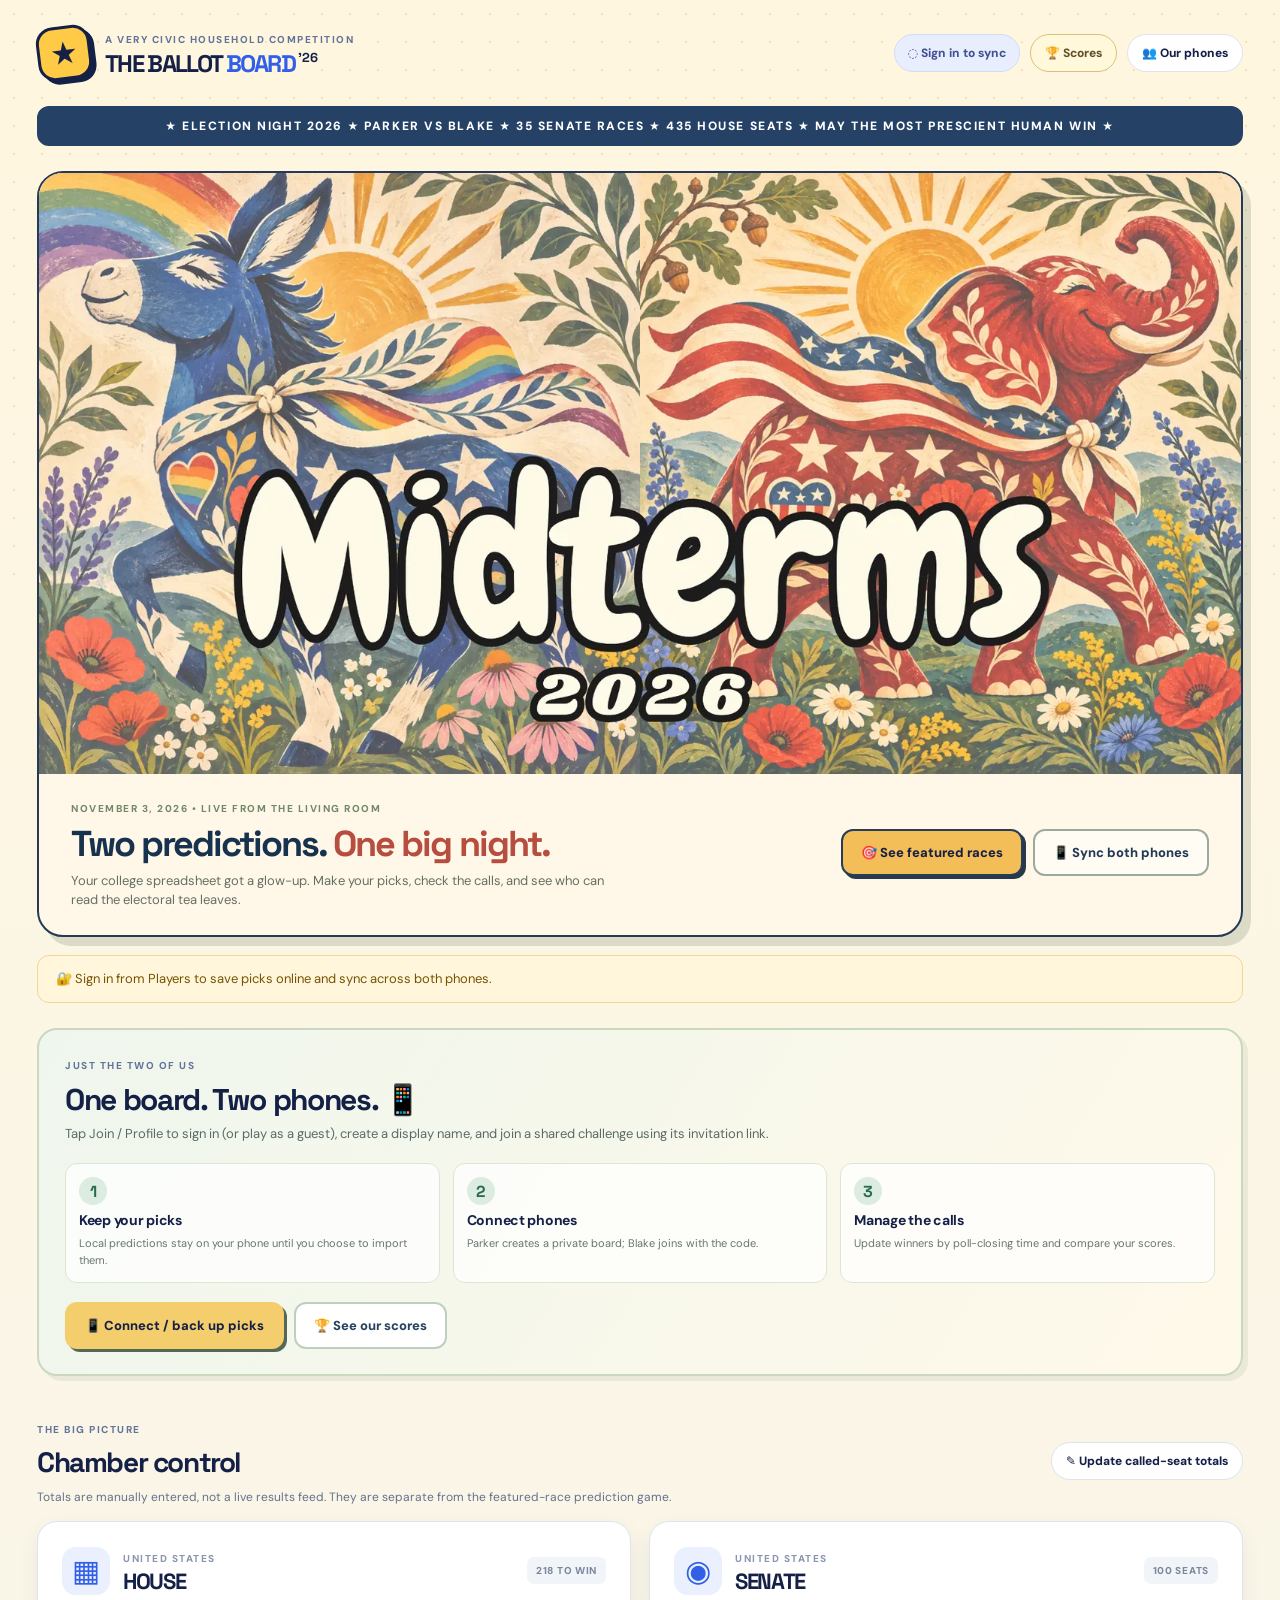
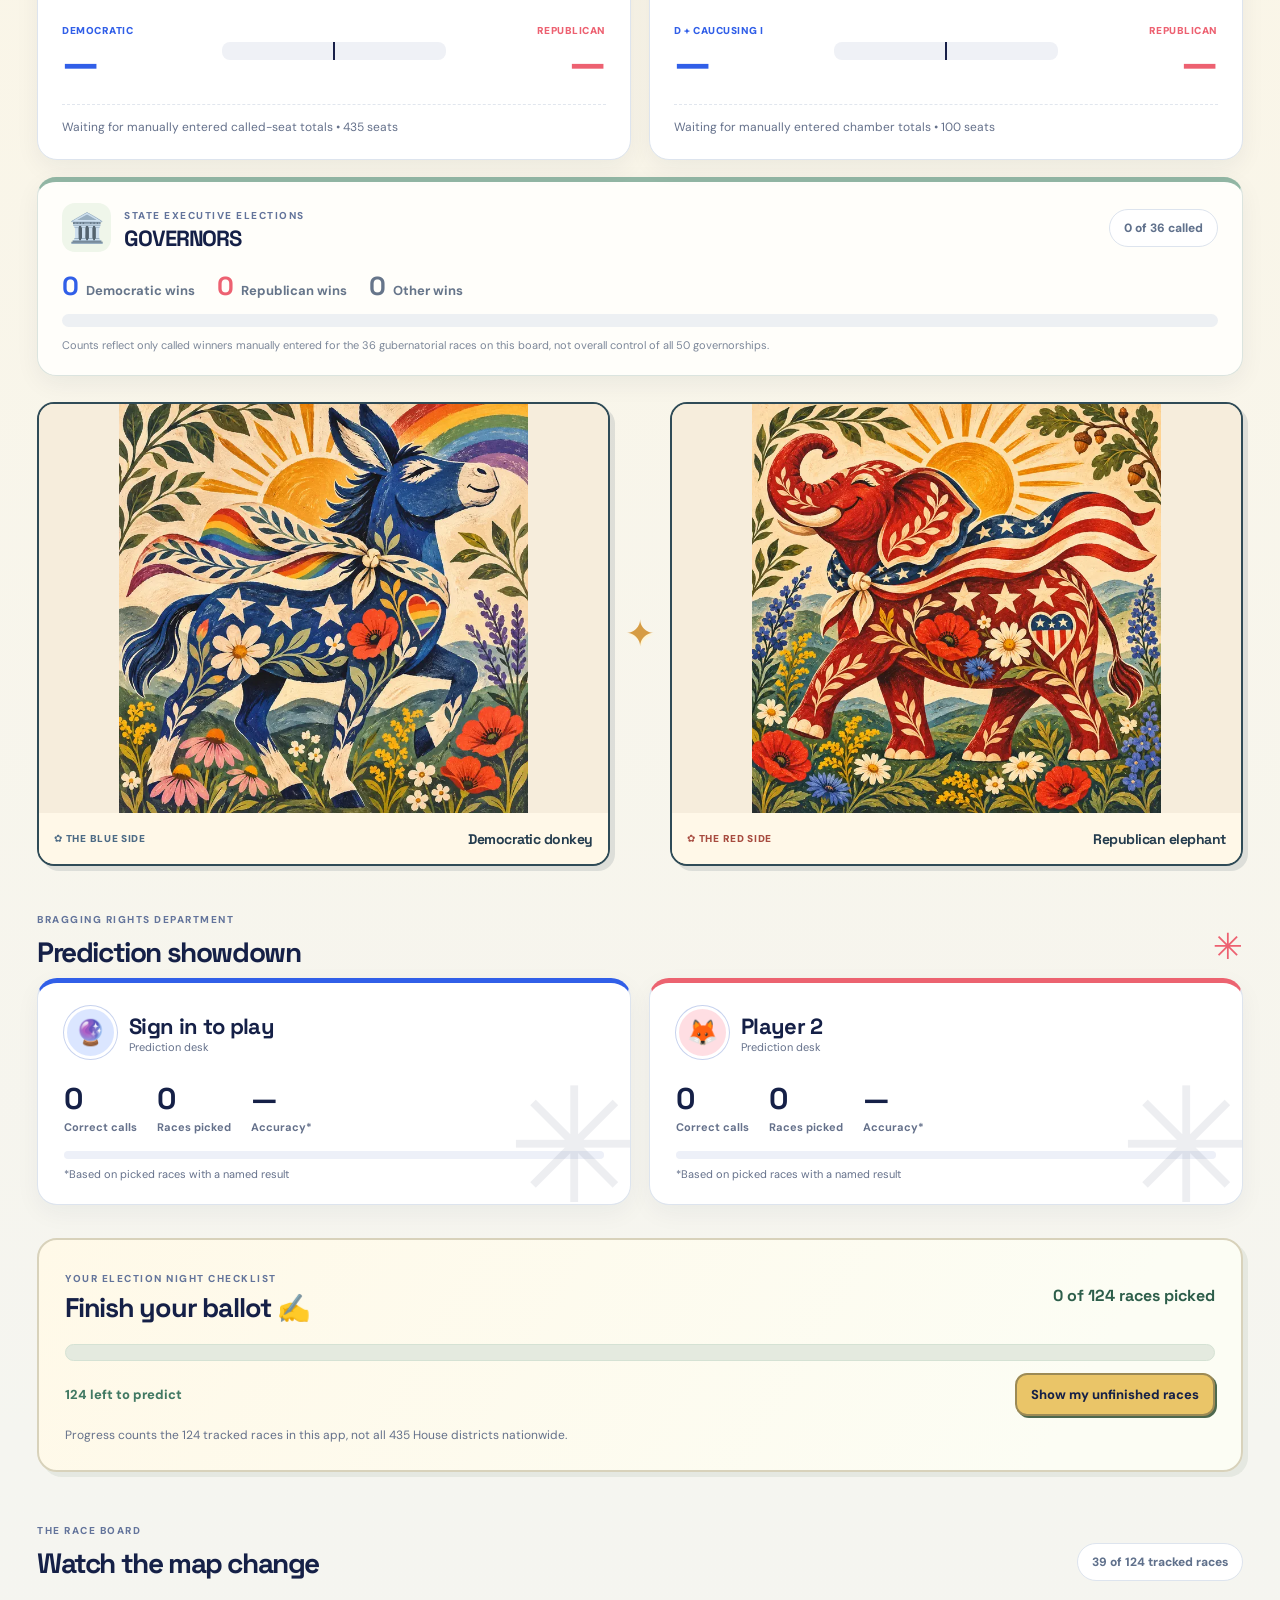
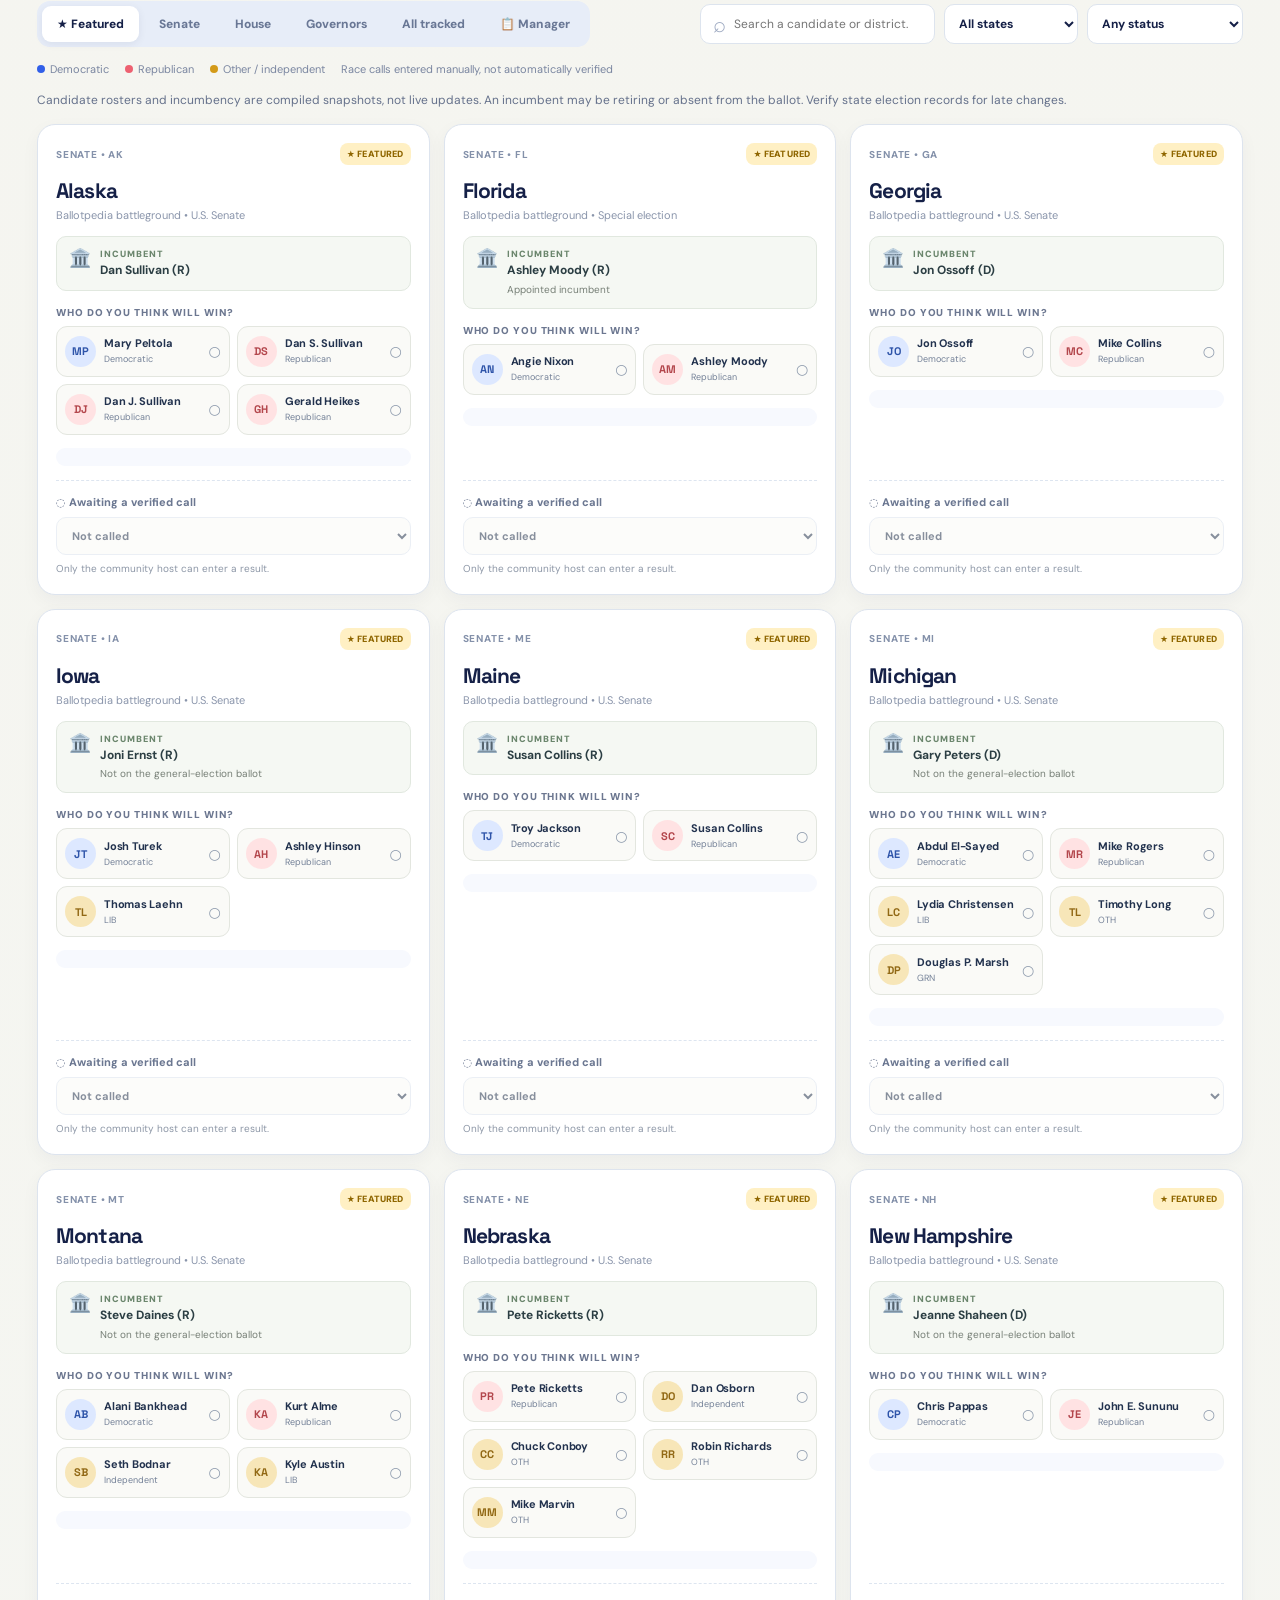
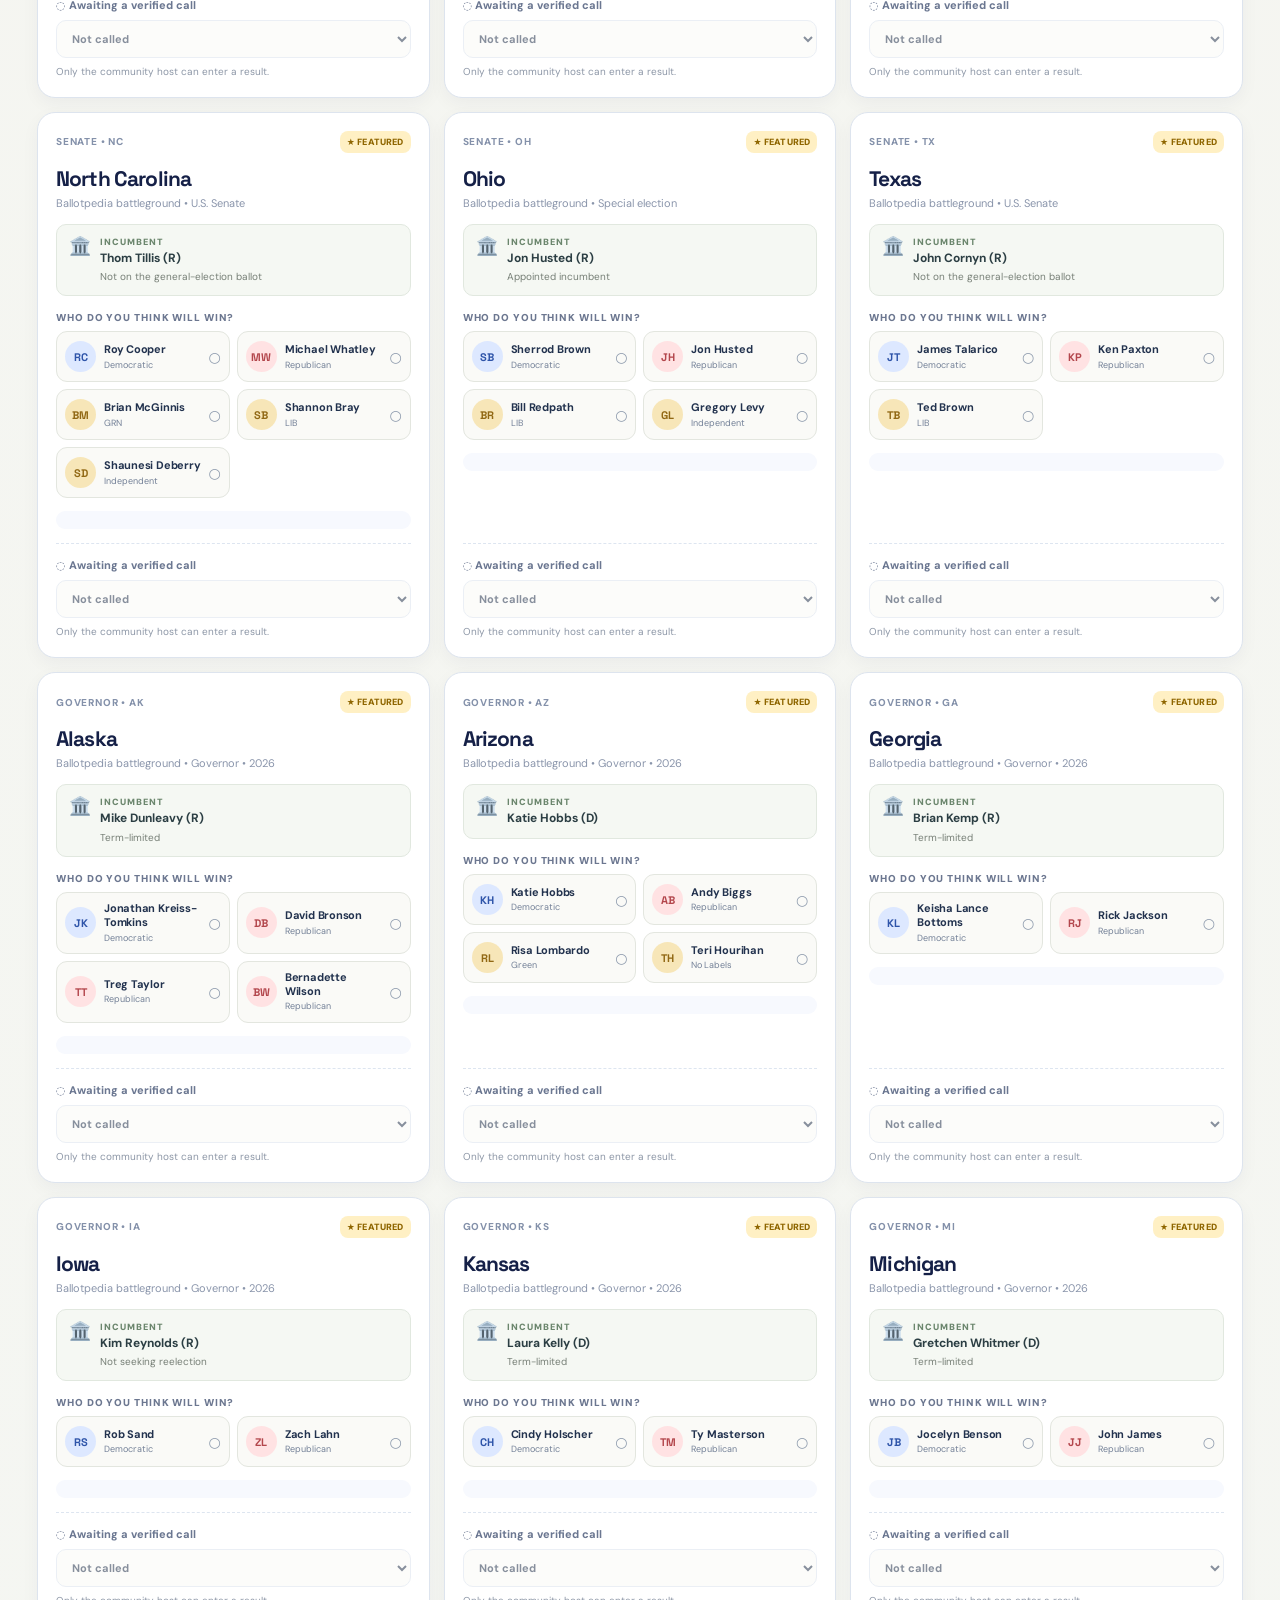
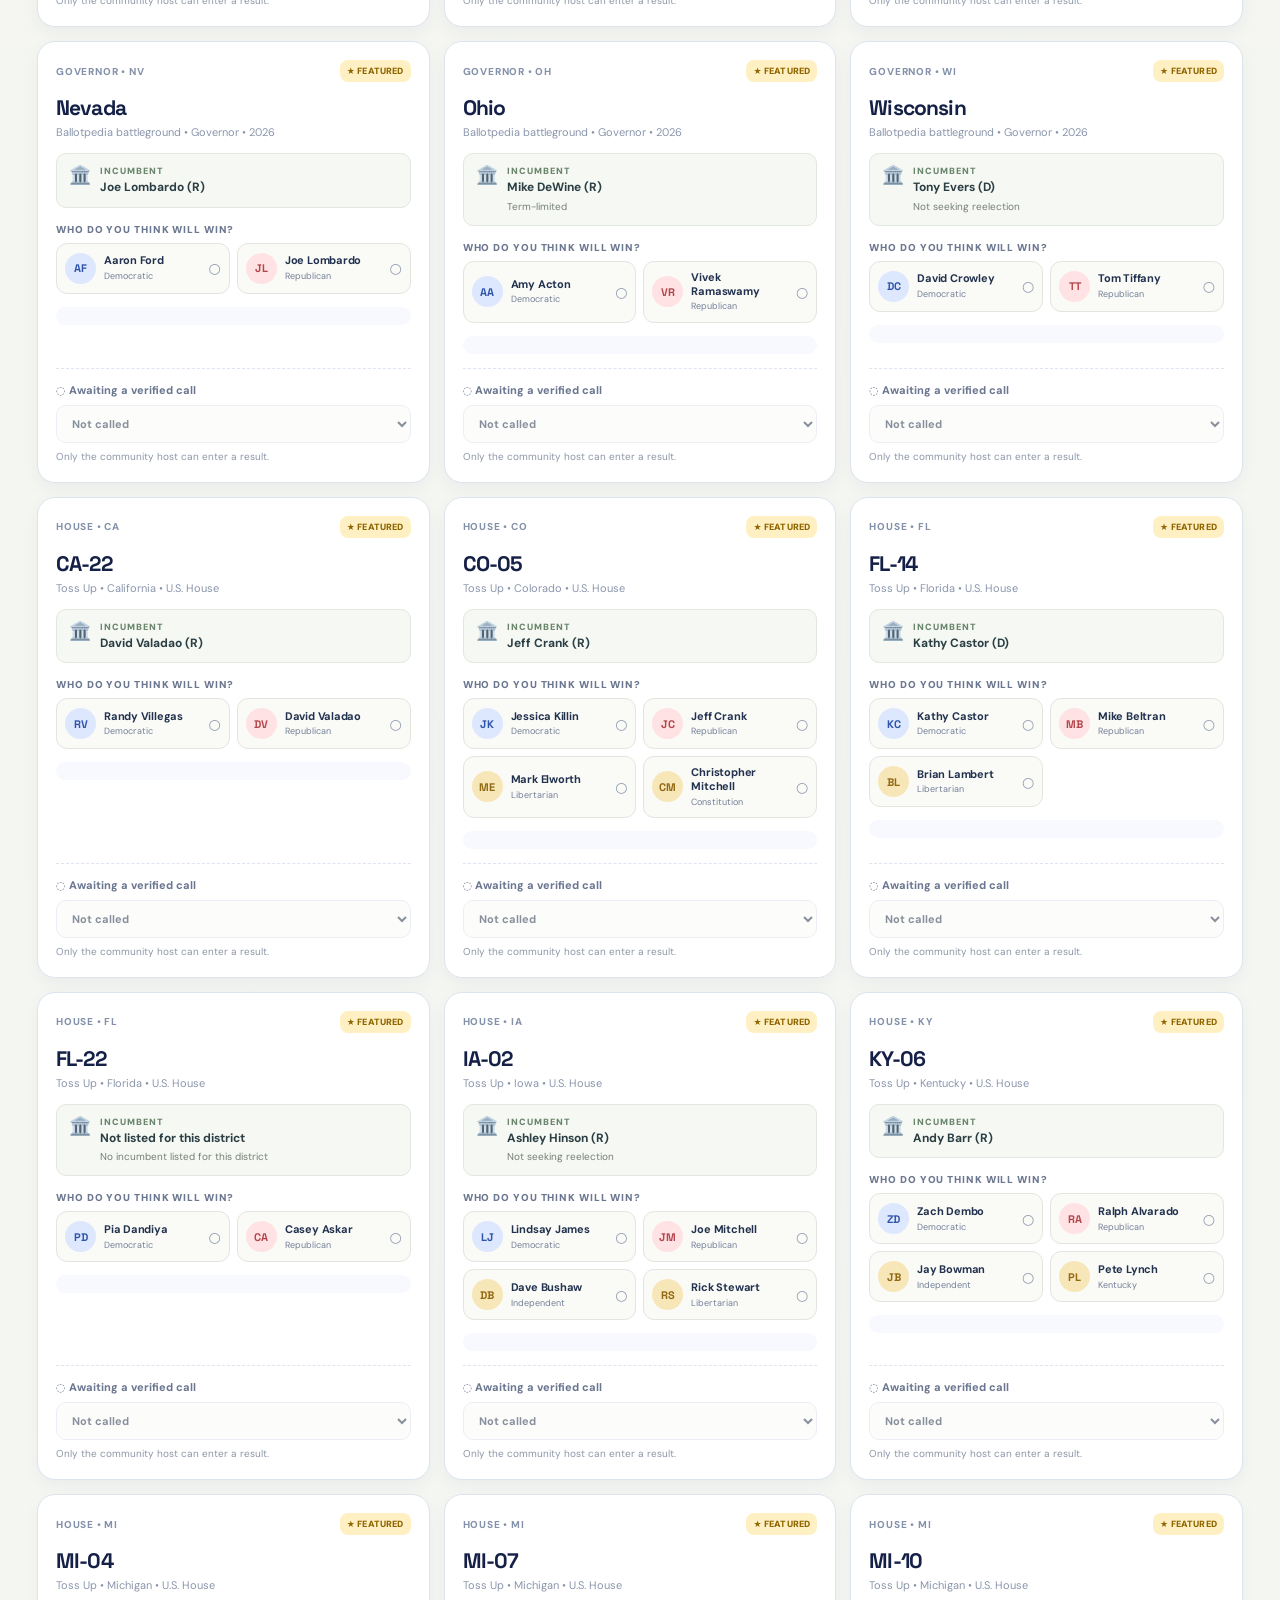
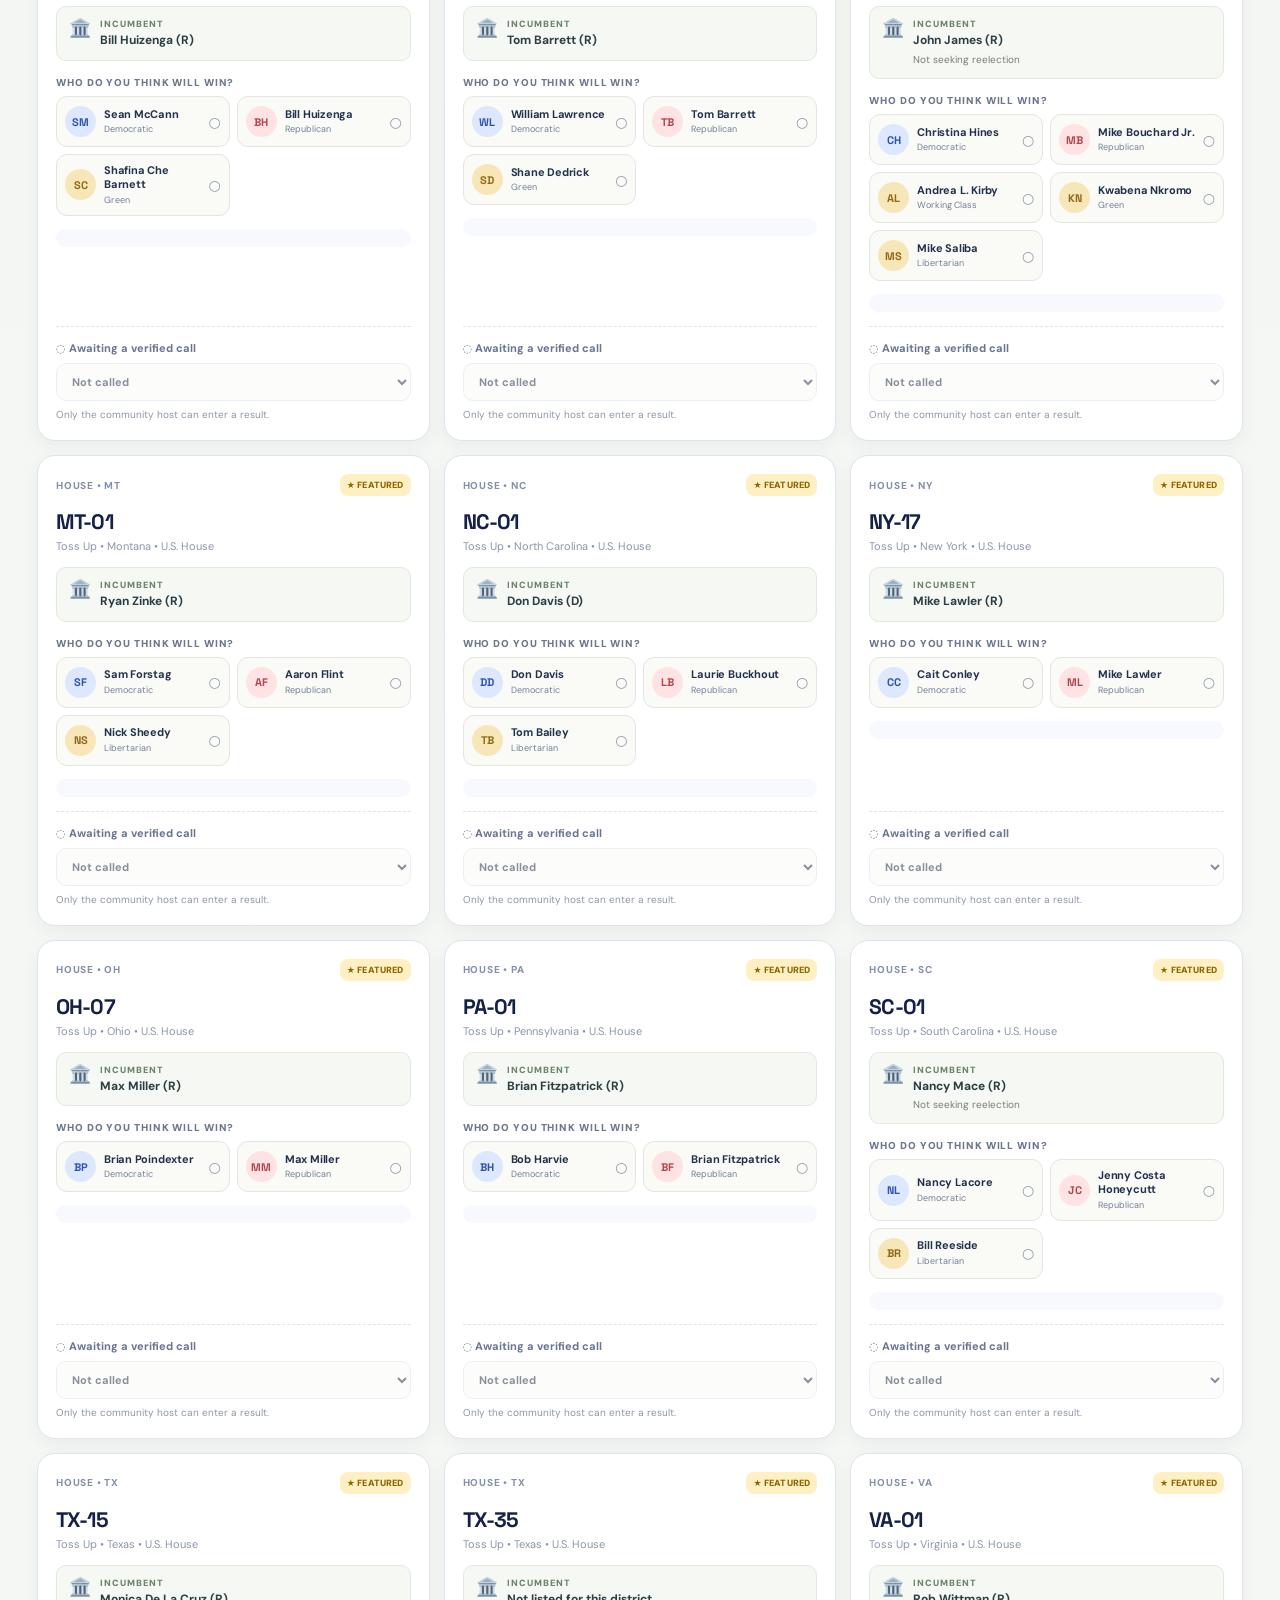
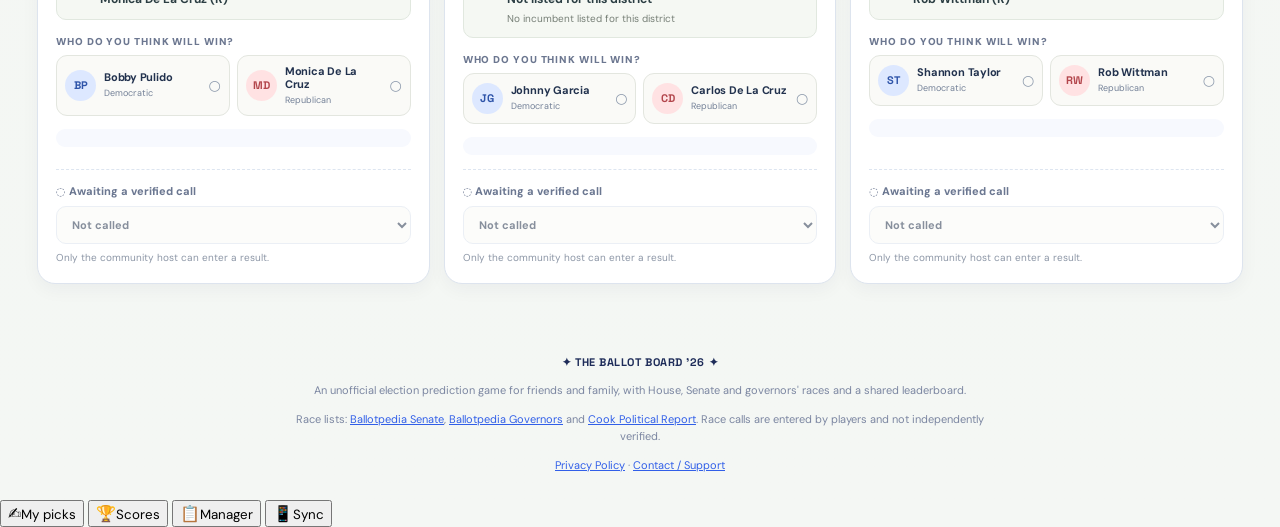
==== commit 3d90b1b9: "Refocus Election Board on private Parker vs Blake, add manager panel and mobile bottom navigation" ====
--- a/index.html
+++ b/index.html
@@ -4,7 +4,7 @@
   <meta charset="utf-8">
   <meta name="viewport" content="width=device-width, initial-scale=1">
   <meta name="theme-color" content="#152047">
-  <meta name="description" content="The Ballot Board: make midterm election predictions with friends and join a community leaderboard.">
+  <meta name="description" content="The Ballot Board: Parker and Blake’s private election-night prediction board, synced picks and a poll-close manager.">
   <title>The Ballot Board '26 | Election Night Predictions</title>
   <link rel="icon" href="icon.svg" type="image/svg+xml">
   <link rel="stylesheet" href="styles.css">
@@ -13,6 +13,7 @@
   <script src="candidates.js" defer></script>
   <script src="incumbents.js" defer></script>
   <script src="governors.js" defer></script>
+  <script src="poll-times.js" defer></script>
   <script type="module" src="app.js"></script>
 </head>
 <body>
@@ -21,10 +22,10 @@
     <header class="site-header">
       <div class="brand"><div class="brand-icon" aria-hidden="true">★</div><div><span class="eyebrow">A VERY CIVIC HOUSEHOLD COMPETITION</span><h1>THE BALLOT <em>BOARD</em><sup>'26</sup></h1></div></div>
       <div class="header-actions"><span id="connectionStatus" class="status-pill">◌ Preview mode</span>
-      <button class="small-btn leaderboard-nav" id="leaderboardButton" type="button">🏆 Leaderboard</button>
-      <button class="small-btn" id="accountButton" type="button">👤 Join / Profile</button></div>
+      <button class="small-btn leaderboard-nav" id="leaderboardButton" type="button">🏆 Scores</button>
+      <button class="small-btn" id="accountButton" type="button">👥 Our phones</button></div>
     </header>
-    <div class="marquee" aria-label="Election Day, November 3, 2026"><div class="marquee-track">★ ELECTION NIGHT 2026 ★ PARKER VS BLAKE VS EVERYBODY ★ 35 SENATE RACES ★ 435 HOUSE SEATS ★ MAY THE MOST PRESCIENT HUMAN WIN ★</div></div>
+    <div class="marquee" aria-label="Election Day, November 3, 2026"><div class="marquee-track">★ ELECTION NIGHT 2026 ★ PARKER VS BLAKE ★ 35 SENATE RACES ★ 435 HOUSE SEATS ★ MAY THE MOST PRESCIENT HUMAN WIN ★</div></div>
     <main>
       <section class="hero illustrated-hero" aria-label="Midterms 2026 election night">
         <div class="hero-banner-wrap">
@@ -37,20 +38,21 @@
             <h2>Two predictions. <span>One big night.</span></h2>
             <p>Your college spreadsheet got a glow-up. Make your picks, check the calls, and see who can read the electoral tea leaves.</p>
           </div>
-          <div class="hero-actions"><button id="featuredButton" class="button primary" type="button">🎯 See featured races</button><button id="shareButton" class="button outline" type="button">🔗 Share our board</button></div>
+          <div class="hero-actions"><button id="featuredButton" class="button primary" type="button">🎯 See featured races</button><button id="shareButton" class="button outline" type="button">📱 Sync both phones</button></div>
         </div>
       </section>
       <div id="notice" class="notice" role="status"></div>
-      <section class="community-guide" id="communityGuide" aria-label="How to join the election prediction challenge">
-        <div class="community-guide-top"><span class="micro">INVITE YOUR FRIENDS</span><h3>Everybody gets a prediction desk. ✨</h3><p id="communityGuideIntro">Create a community challenge, share the link on Facebook, and watch the leaderboard grow.</p></div>
+      <section class="community-guide couple-guide" id="communityGuide" aria-label="Keep Parker and Blake in sync">
+        <div class="community-guide-top"><span class="micro">JUST THE TWO OF US</span><h3>One board. Two phones. 📱</h3>
+          <p id="communityGuideIntro">Your saved picks are safe on this phone. Connect both phones to the same private board to compare scores.</p></div>
         <div class="guide-steps">
-          <div><span class="step-number">1</span><strong>Create or join</strong><small>Open Join / Profile and create a Community Challenge, or follow a friend's invite.</small></div>
-          <div><span class="step-number">2</span><strong>Pick your winners</strong><small>Choose candidates by name, then track how many races you've completed.</small></div>
-          <div><span class="step-number">3</span><strong>Watch the leaderboard</strong><small>Correct predictions earn points after the host enters verified race calls.</small></div>
+          <div><span class="step-number">1</span><strong>Keep your picks</strong><small>Local predictions stay on your phone until you choose to import them.</small></div>
+          <div><span class="step-number">2</span><strong>Connect phones</strong><small>Parker creates a private board; Blake joins with the code.</small></div>
+          <div><span class="step-number">3</span><strong>Manage the calls</strong><small>Update winners by poll-closing time and compare your scores.</small></div>
         </div>
         <div class="guide-actions">
-          <button type="button" id="communityStartButton" class="button primary">👤 Create / join a challenge</button>
-          <button type="button" id="communityLeaderboardButton" class="button outline-light">🏆 See leaderboard</button>
+          <button type="button" id="communityStartButton" class="button primary">📱 Connect / back up picks</button>
+          <button type="button" id="communityLeaderboardButton" class="button outline-light">🏆 See our scores</button>
         </div>
       </section>
       <section class="section-heading"><div><span class="micro">THE BIG PICTURE</span><h3>Chamber control</h3></div><button id="totalsButton" class="text-button" type="button">✎ Update called-seat totals</button></section>
@@ -96,13 +98,28 @@
         <p class="fine-print">Progress counts the 124 tracked races in this app, not all 435 House districts nationwide.</p>
       </section>
       <section class="section-heading race-section"><div><span class="micro">THE RACE BOARD</span><h3>Watch the map change</h3></div><span id="raceCount" class="count-bubble">124 races</span></section>
-      <div class="race-controls"><div class="tabs" role="tablist" aria-label="Race filters"><button class="tab selected" data-view="featured" type="button">★ Featured</button><button class="tab" data-view="senate" type="button">Senate</button><button class="tab" data-view="house" type="button">House</button><button class="tab" data-view="governor" type="button">Governors</button><button class="tab" data-view="all" type="button">All tracked</button></div><div class="filter-row"><label class="search-label"><span aria-hidden="true">⌕</span><input id="raceSearch" type="search" placeholder="Search a candidate or district…" aria-label="Search races or candidates"></label><select id="stateFilter" aria-label="Filter by state"><option value="all">All states</option><option value="AL">Alabama</option><option value="AK">Alaska</option><option value="AZ">Arizona</option><option value="AR">Arkansas</option><option value="CA">California</option><option value="CO">Colorado</option><option value="CT">Connecticut</option><option value="DE">Delaware</option><option value="FL">Florida</option><option value="GA">Georgia</option><option value="HI">Hawaii</option><option value="ID">Idaho</option><option value="IL">Illinois</option><option value="IN">Indiana</option><option value="IA">Iowa</option><option value="KS">Kansas</option><option value="KY">Kentucky</option><option value="LA">Louisiana</option><option value="ME">Maine</option><option value="MD">Maryland</option><option value="MA">Massachusetts</option><option value="MI">Michigan</option><option value="MN">Minnesota</option><option value="MS">Mississippi</option><option value="MO">Missouri</option><option value="MT">Montana</option><option value="NE">Nebraska</option><option value="NV">Nevada</option><option value="NH">New Hampshire</option><option value="NJ">New Jersey</option><option value="NM">New Mexico</option><option value="NY">New York</option><option value="NC">North Carolina</option><option value="ND">North Dakota</option><option value="OH">Ohio</option><option value="OK">Oklahoma</option><option value="OR">Oregon</option><option value="PA">Pennsylvania</option><option value="RI">Rhode Island</option><option value="SC">South Carolina</option><option value="SD">South Dakota</option><option value="TN">Tennessee</option><option value="TX">Texas</option><option value="UT">Utah</option><option value="VT">Vermont</option><option value="VA">Virginia</option><option value="WA">Washington</option><option value="WV">West Virginia</option><option value="WI">Wisconsin</option><option value="WY">Wyoming</option></select><select id="raceFilter" aria-label="Filter by race status"><option value="all">Any status</option><option value="open">Not called</option><option value="called">Called</option><option value="unpicked">My unfinished picks</option></select></div></div>
+      <div class="race-controls"><div class="tabs" role="tablist" aria-label="Race filters"><button class="tab selected" data-view="featured" type="button">★ Featured</button><button class="tab" data-view="senate" type="button">Senate</button><button class="tab" data-view="house" type="button">House</button><button class="tab" data-view="governor" type="button">Governors</button><button class="tab" data-view="all" type="button">All tracked</button><button class="tab manager-tab" data-view="manager" type="button">📋 Manager</button></div><div class="filter-row"><label class="search-label"><span aria-hidden="true">⌕</span><input id="raceSearch" type="search" placeholder="Search a candidate or district…" aria-label="Search races or candidates"></label><select id="stateFilter" aria-label="Filter by state"><option value="all">All states</option><option value="AL">Alabama</option><option value="AK">Alaska</option><option value="AZ">Arizona</option><option value="AR">Arkansas</option><option value="CA">California</option><option value="CO">Colorado</option><option value="CT">Connecticut</option><option value="DE">Delaware</option><option value="FL">Florida</option><option value="GA">Georgia</option><option value="HI">Hawaii</option><option value="ID">Idaho</option><option value="IL">Illinois</option><option value="IN">Indiana</option><option value="IA">Iowa</option><option value="KS">Kansas</option><option value="KY">Kentucky</option><option value="LA">Louisiana</option><option value="ME">Maine</option><option value="MD">Maryland</option><option value="MA">Massachusetts</option><option value="MI">Michigan</option><option value="MN">Minnesota</option><option value="MS">Mississippi</option><option value="MO">Missouri</option><option value="MT">Montana</option><option value="NE">Nebraska</option><option value="NV">Nevada</option><option value="NH">New Hampshire</option><option value="NJ">New Jersey</option><option value="NM">New Mexico</option><option value="NY">New York</option><option value="NC">North Carolina</option><option value="ND">North Dakota</option><option value="OH">Ohio</option><option value="OK">Oklahoma</option><option value="OR">Oregon</option><option value="PA">Pennsylvania</option><option value="RI">Rhode Island</option><option value="SC">South Carolina</option><option value="SD">South Dakota</option><option value="TN">Tennessee</option><option value="TX">Texas</option><option value="UT">Utah</option><option value="VT">Vermont</option><option value="VA">Virginia</option><option value="WA">Washington</option><option value="WV">West Virginia</option><option value="WI">Wisconsin</option><option value="WY">Wyoming</option></select><select id="raceFilter" aria-label="Filter by race status"><option value="all">Any status</option><option value="open">Not called</option><option value="called">Called</option><option value="unpicked">My unfinished picks</option></select></div></div>
       <div class="board-meta"><span><span class="dot blue-dot"></span> Democratic</span><span><span class="dot red-dot"></span> Republican</span><span><span class="dot gold-dot"></span> Other / independent</span><span>Race calls entered manually, not automatically verified</span></div>
       <p class="fine-print">Candidate rosters and incumbency are compiled snapshots, not live updates. An incumbent may be retiring or absent from the ballot. Verify state election records for late changes.</p>
       <div id="raceGrid" class="race-grid"></div>
+      <section id="managerPanel" class="manager-panel" hidden aria-label="Election night result manager">
+        <div class="manager-head"><span class="micro">ELECTION-NIGHT CONTROL DESK</span><h3>📋 Call the races</h3>
+          <p>Ordered by when the <strong>last polls close</strong>, shown in Central Standard Time. Pick the winner when the race is reliably called; polling close does not mean a winner has been declared. Both Parker and Blake can enter calls on a private shared board.</p>
+          <p class="fine-print">Source: <a href="https://www.270towin.com/poll-closing-times/" target="_blank" rel="noopener">270toWin 2026 poll closing times</a>. Districts crossing time zones are ordered by their final closing time.</p>
+          <div class="manager-tools"><label>Show <select id="managerFilter" aria-label="Manager race status"><option value="open">⏳ Uncalled races</option><option value="all">All races</option><option value="called">✓ Called races</option></select></label>
+          <span class="count-bubble" id="managerCount">0 of 124 called</span></div>
+        </div>
+        <div id="managerList" class="manager-list"></div>
+      </section>
       <footer><span>✦ THE BALLOT BOARD '26 ✦</span><p>An unofficial election prediction game for friends and family, with House, Senate and governors' races and a shared leaderboard.</p><p>Race lists: <a href="https://ballotpedia.org/U.S._Senate_battlegrounds,_2026" target="_blank" rel="noopener">Ballotpedia Senate</a>, <a href="https://ballotpedia.org/Gubernatorial_battlegrounds,_2026" target="_blank" rel="noopener">Ballotpedia Governors</a> and <a href="https://www.cookpolitical.com/ratings/house-race-ratings" target="_blank" rel="noopener">Cook Political Report</a>. Race calls are entered by players and not independently verified.</p><p><a href="/privacy">Privacy Policy</a> · <a href="https://github.com/parkerpixie/Midterm_2026/issues/new" target="_blank" rel="noopener">Contact / Support</a></p></footer>
     </main>
   </div>
+  <nav id="mobileNav" class="mobile-nav" aria-label="Quick navigation">
+    <button type="button" data-action="mobile-picks"><span aria-hidden="true">✍️</span><small>My picks</small></button>
+    <button type="button" data-action="mobile-scores"><span aria-hidden="true">🏆</span><small>Scores</small></button>
+    <button type="button" data-action="mobile-manager"><span aria-hidden="true">📋</span><small>Manager</small></button>
+    <button type="button" data-action="mobile-sync"><span aria-hidden="true">📱</span><small>Sync</small></button>
+  </nav>
   <dialog id="accountDialog" class="modal"><form method="dialog"><button class="modal-close" aria-label="Close dialog">×</button></form><div id="accountContent"></div></dialog>
   <dialog id="totalsDialog" class="modal"><form method="dialog"><button class="modal-close" aria-label="Close dialog">×</button></form><div class="modal-body"><span class="micro">MANUAL RESULTS DESK</span><h3>Update chamber totals</h3><p>Enter totals only when you're comfortable with the source. House counts represent winners called across all districts. For the Senate, count independents who caucus with Democrats in the D + I column.</p><form id="totalsForm"><div class="total-input-heading">HOUSE <small>435 seats total</small></div><div class="input-pair"><label>D seats called<input name="houseD" type="number" min="0" max="435" inputmode="numeric" placeholder="0"></label><label>R seats called<input name="houseR" type="number" min="0" max="435" inputmode="numeric" placeholder="0"></label></div><div class="total-input-heading">SENATE <small>100 seats total, including seats not on the ballot</small></div><div class="input-pair"><label>D + caucusing I seats<input name="senateD" type="number" min="0" max="100" inputmode="numeric" placeholder="0"></label><label>R seats<input name="senateR" type="number" min="0" max="100" inputmode="numeric" placeholder="0"></label></div><button class="button primary full" type="submit">Save shared totals</button></form></div></dialog>
   <div id="toast" class="toast" role="status" aria-live="polite"></div>
--- a/styles.css
+++ b/styles.css
@@ -220,3 +220,31 @@
 }
 .guest-button{border-color:#d9dedb;background:#f3f6f1;color:#29405b}
 .guest-button:hover{background:#e9f2e6}
+
+
+/* Governors: manual call tracker for 36 states, separate from 50-state party control. */
+.governor-summary{
+  margin-top:17px;padding:21px 24px;background:#fffefa;
+  border:1px solid #dbe4df;border-top:5px solid #92b6a4;
+  border-radius:19px;box-shadow:0 8px 24px rgba(21,32,71,.06);
+}
+.governor-header{display:flex;align-items:center;gap:13px}
+.governor-emoji{font-size:29px;background:#eff6ea;width:49px;height:49px;border-radius:13px;display:grid;place-items:center}
+.governor-header h4{font-family:'Space Grotesk',sans-serif;font-size:22px;letter-spacing:-.05em;margin:0}
+.governor-header .count-bubble{margin-left:auto}
+.governor-counts{display:flex;flex-wrap:wrap;gap:22px;margin:17px 0 11px;color:#66758a;font-size:13px;font-weight:700}
+.governor-counts span{display:inline-flex;align-items:baseline;gap:7px}
+.governor-counts strong{font-family:'Space Grotesk',sans-serif;font-size:26px}
+.governor-bars{height:13px;width:100%;border-radius:20px;display:flex;background:#edf0f3;overflow:hidden}
+.governor-bars div{height:100%;transition:width .3s;flex:0 0 auto}
+.gov-dem{background:#315fe8}.gov-rep{background:#ef6772}.gov-other{background:#dfa82c}
+.governor-summary p{font-size:11px;color:#7c8799;line-height:1.5;margin:10px 0 0}
+@media(max-width:730px){
+  .governor-summary{padding:18px}
+  .governor-header h4{font-size:20px}
+  .governor-counts{gap:12px;font-size:12px}
+  .governor-counts strong{font-size:24px}
+  .governor-header .count-bubble{font-size:10px;padding:7px 10px}
+  .tabs{justify-content:flex-start}
+  .tab{flex:1 1 auto}
+}
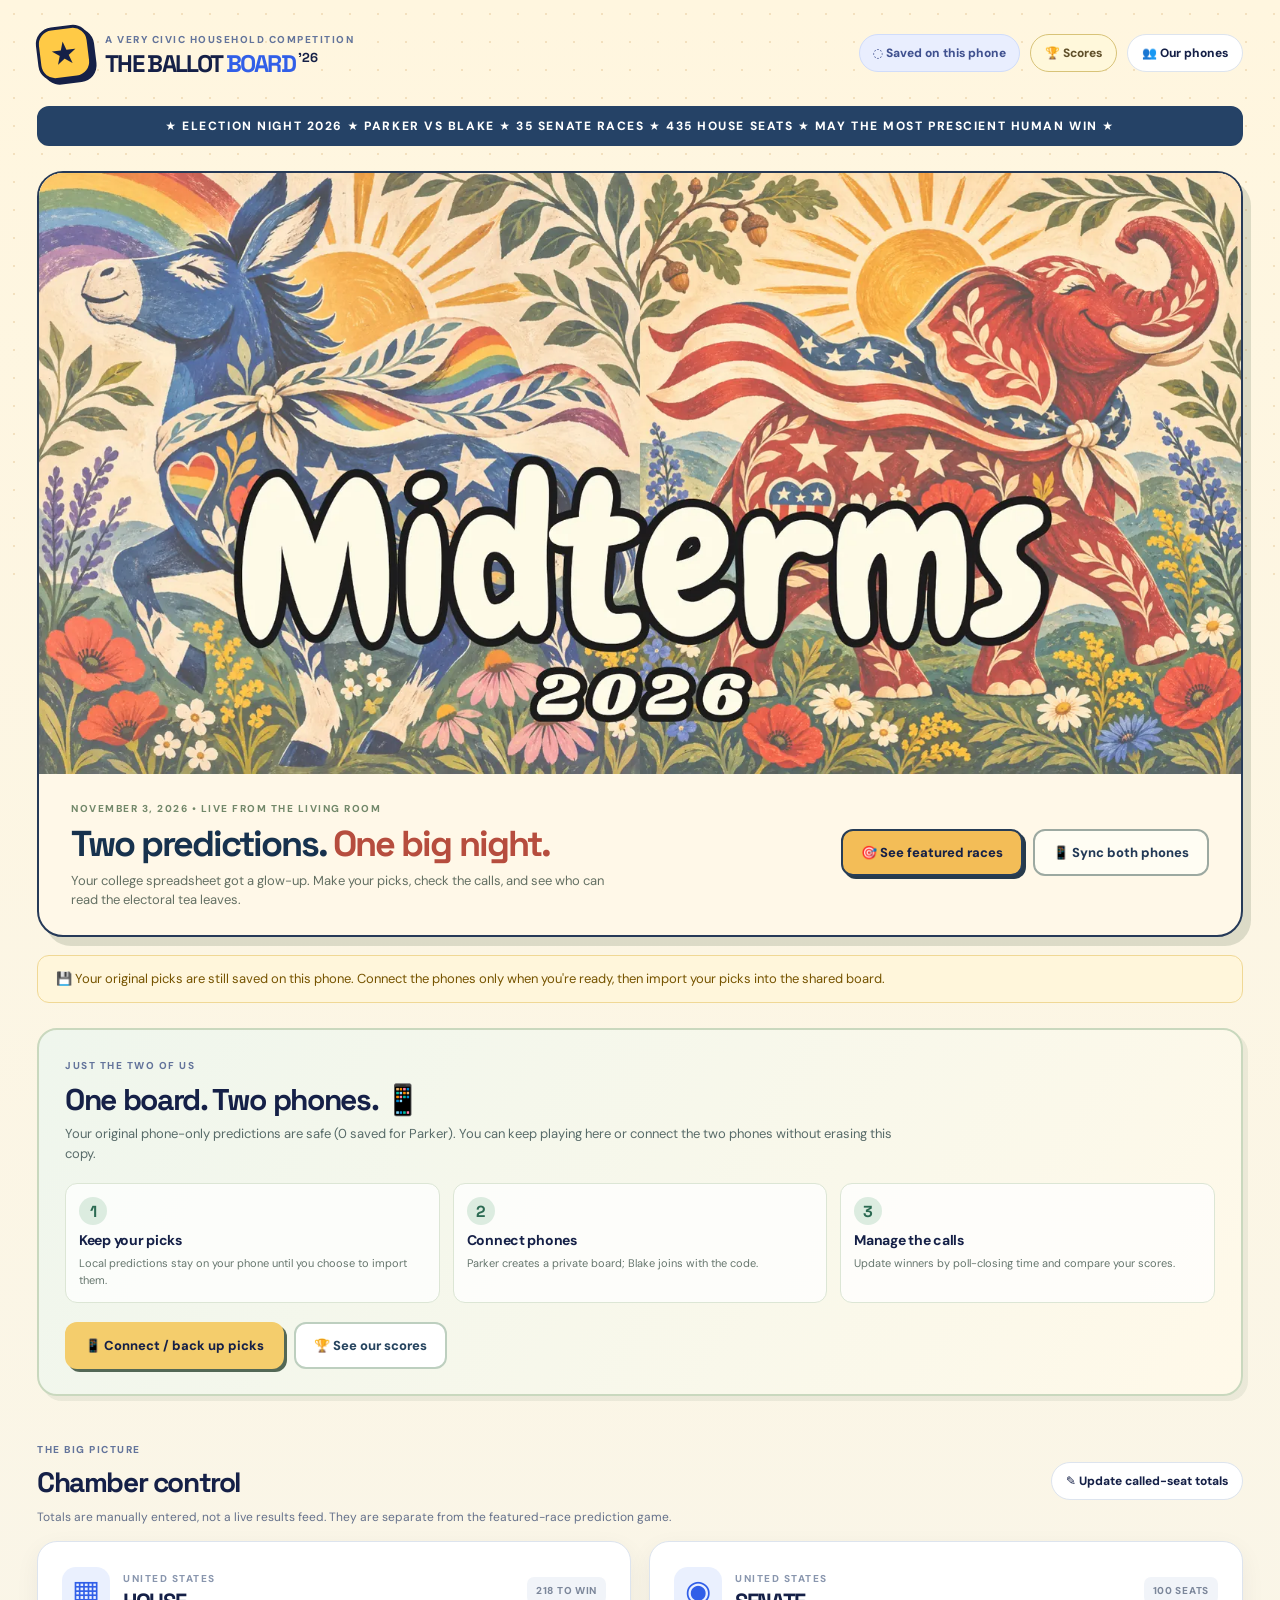
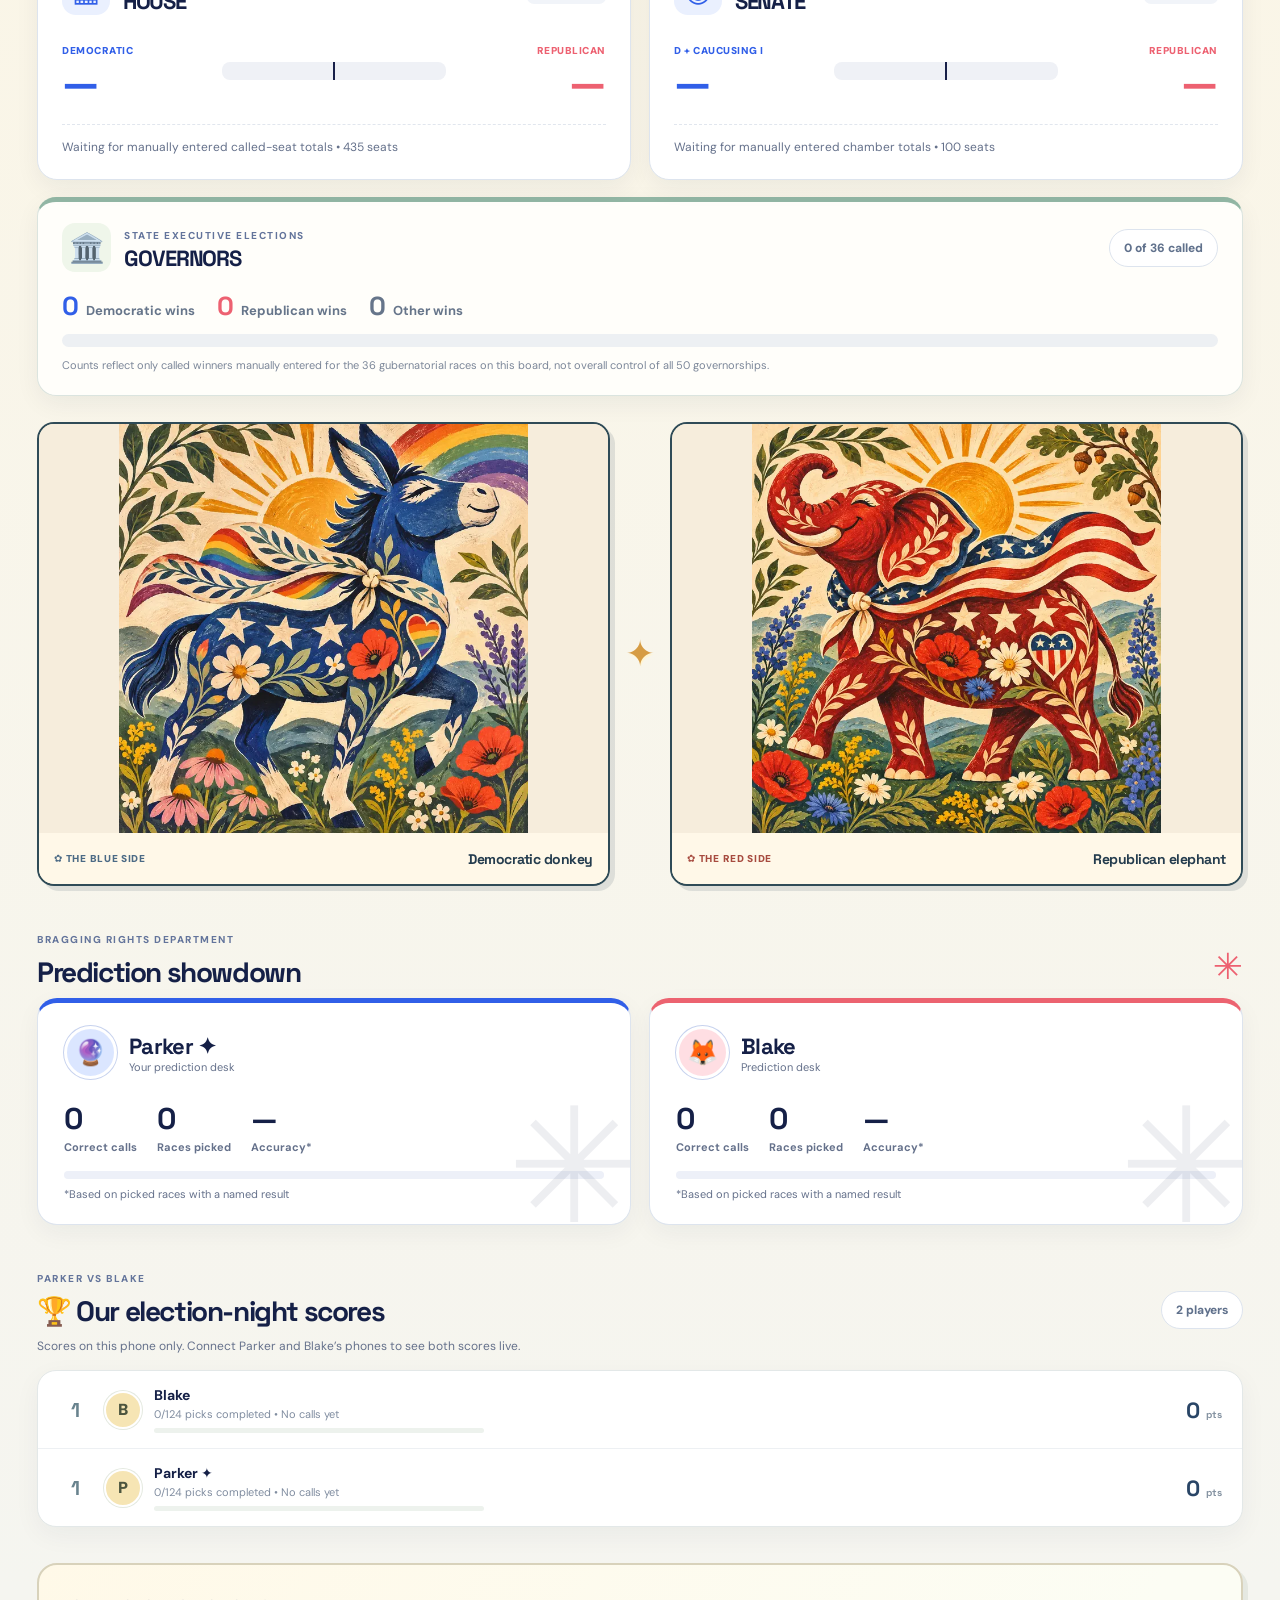
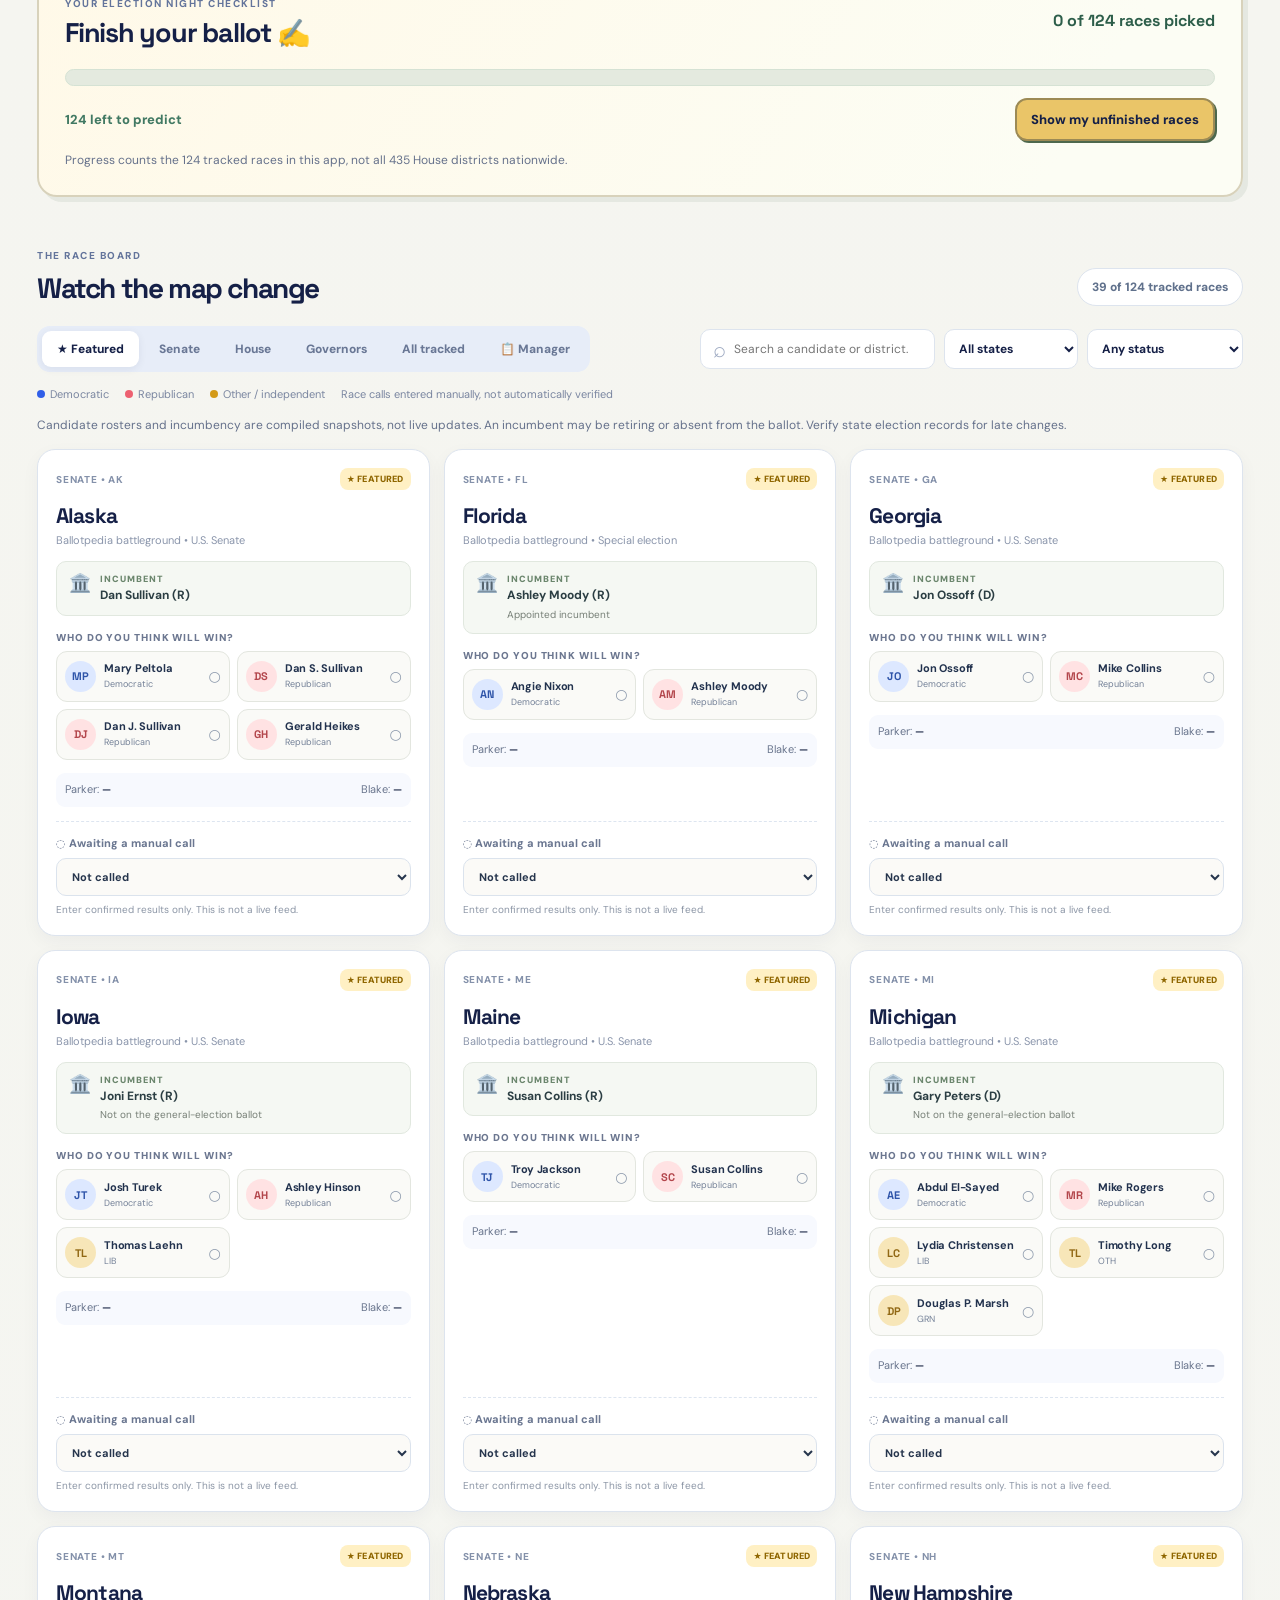
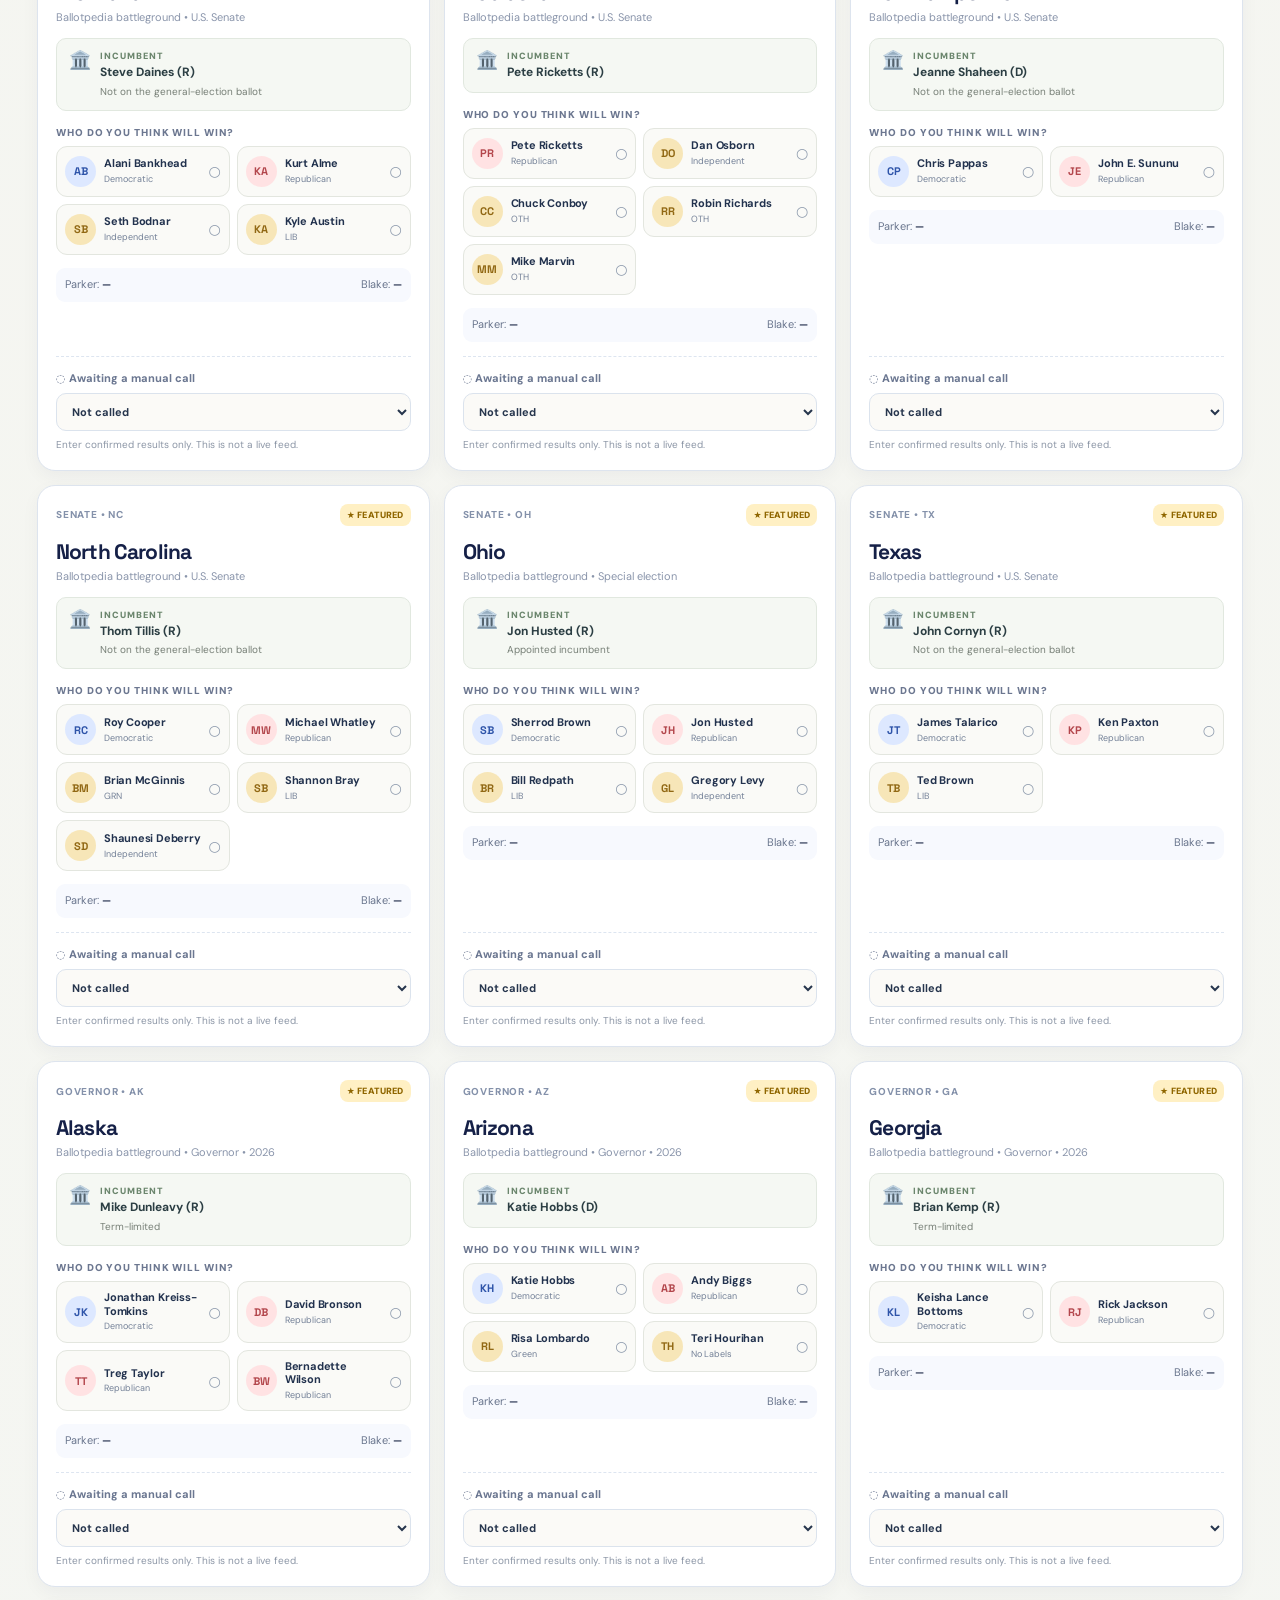
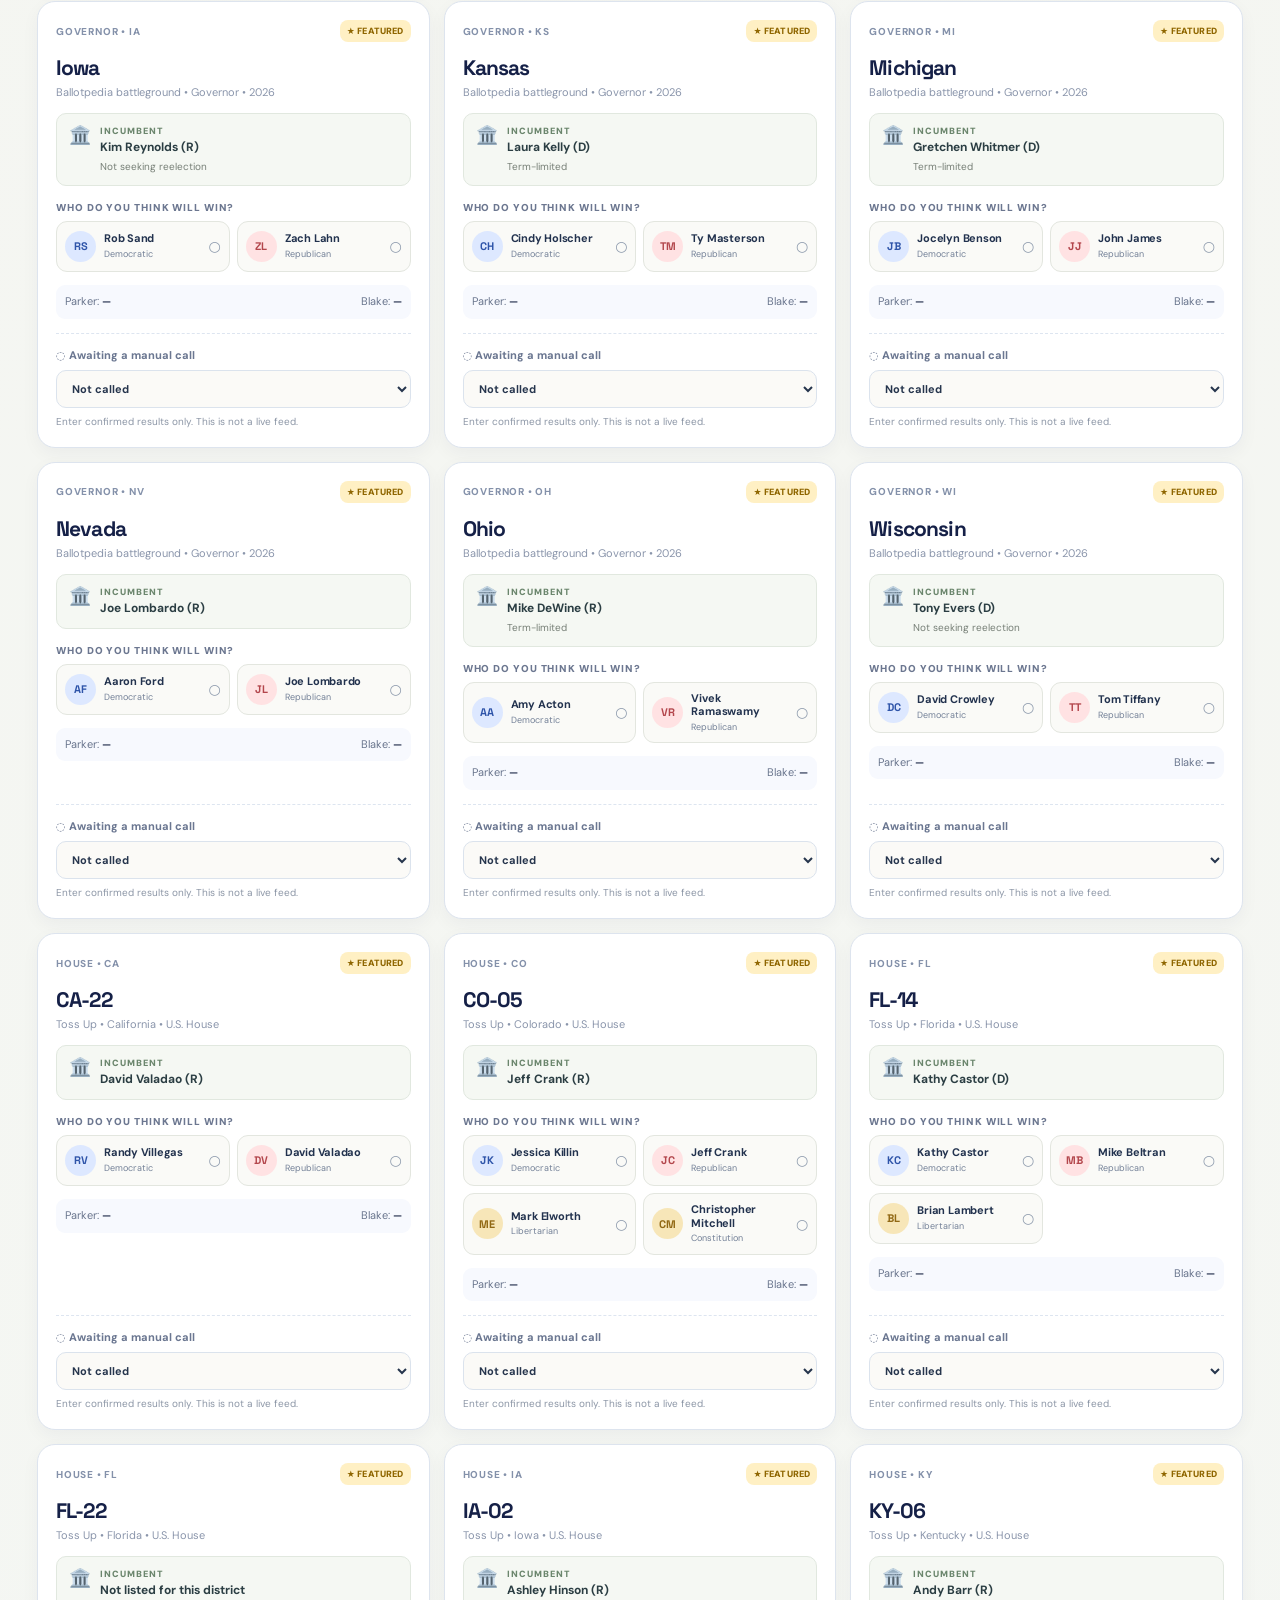
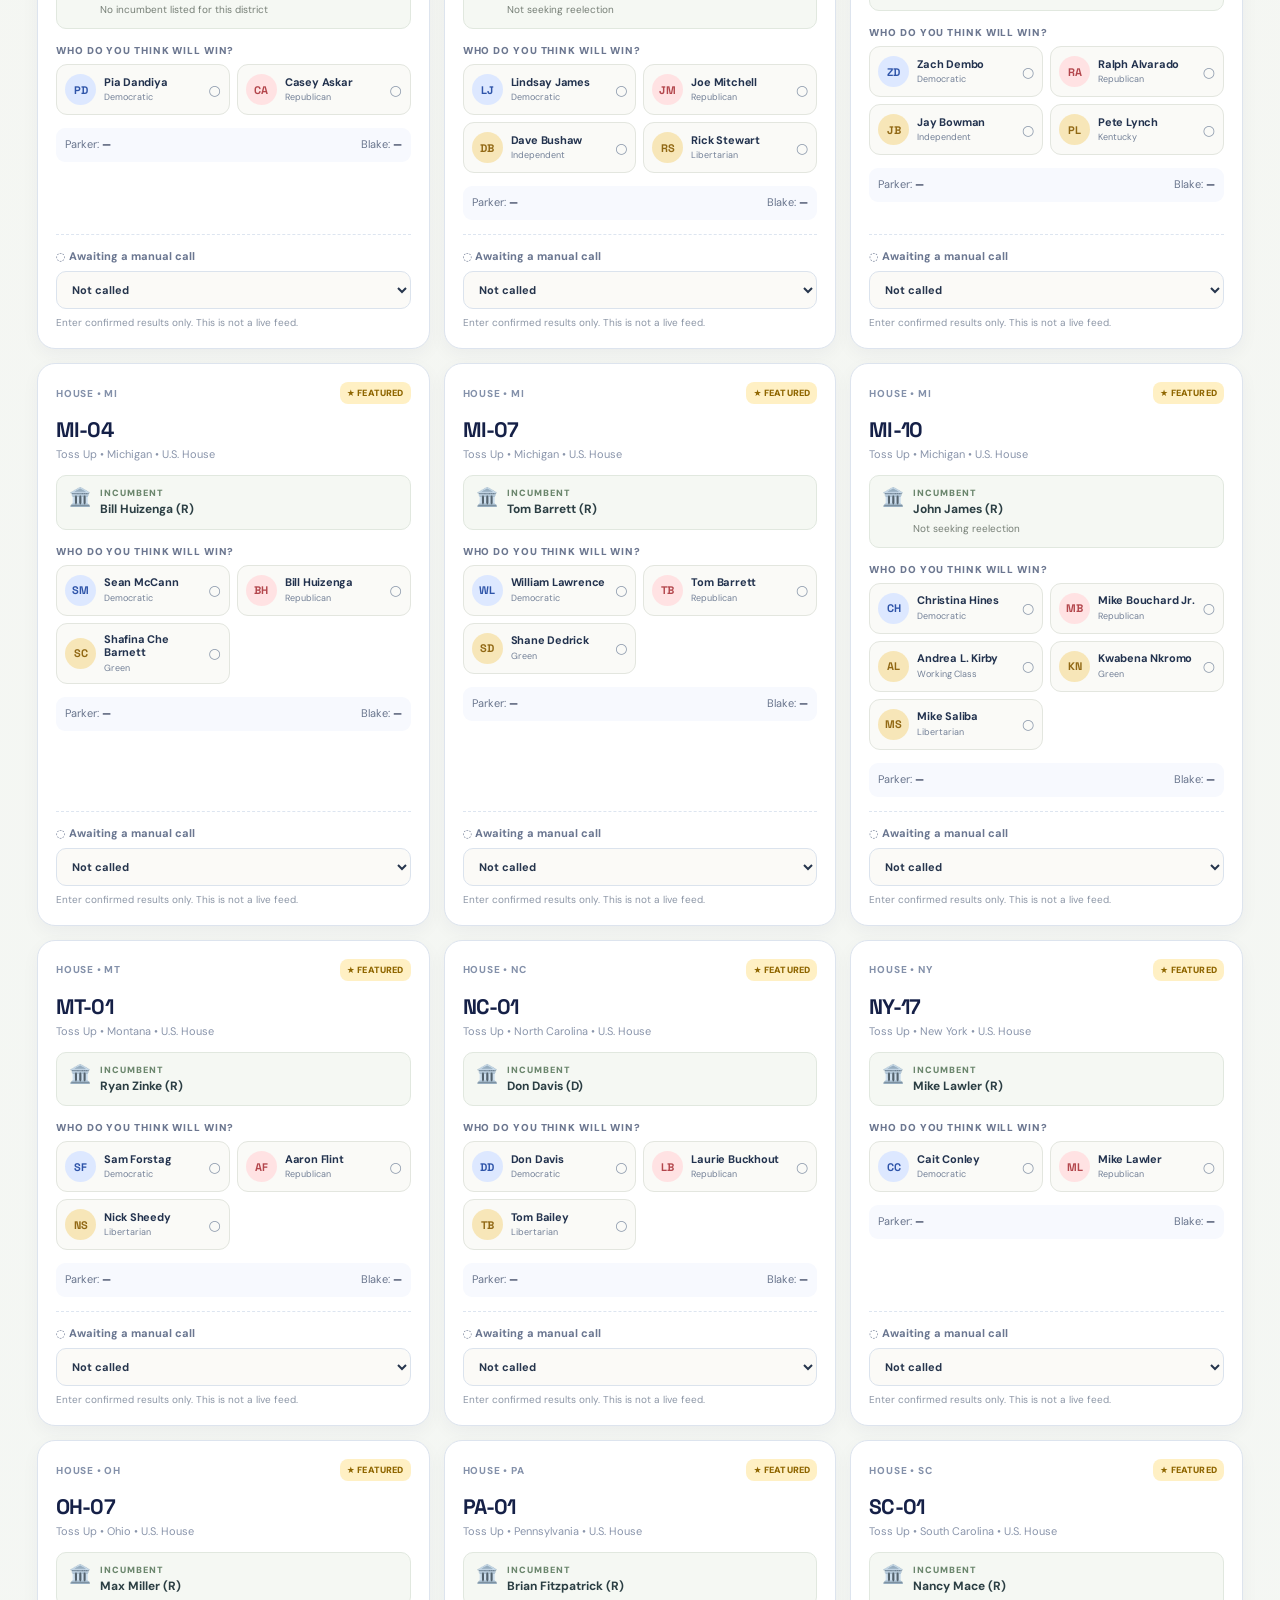
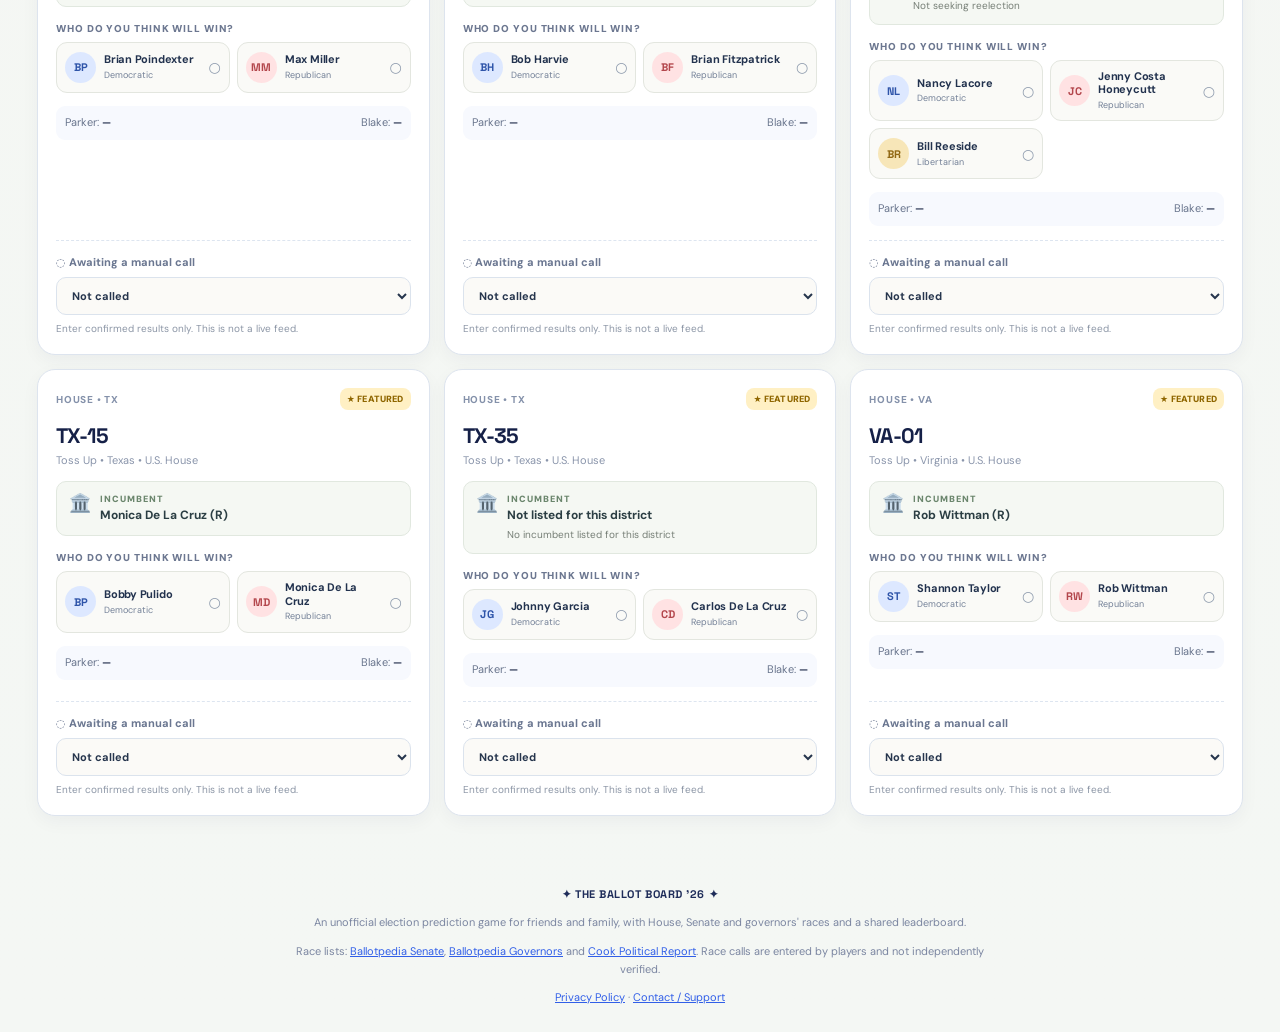
==== commit e2beba8e: "Finalize private couple scoreboard and version mobile app assets to avoid stale cache" ====
--- a/index.html
+++ b/index.html
@@ -5,16 +5,16 @@
   <meta name="viewport" content="width=device-width, initial-scale=1">
   <meta name="theme-color" content="#152047">
   <meta name="description" content="The Ballot Board: Parker and Blake’s private election-night prediction board, synced picks and a poll-close manager.">
-  <title>The Ballot Board '26 | Election Night Predictions</title>
+  <title>The Ballot Board '26 | Parker vs Blake</title>
   <link rel="icon" href="icon.svg" type="image/svg+xml">
-  <link rel="stylesheet" href="styles.css">
+  <link rel="stylesheet" href="styles.css?v=duo-20261103">
   <script src="config.js" defer></script>
   <script src="races.js" defer></script>
   <script src="candidates.js" defer></script>
   <script src="incumbents.js" defer></script>
   <script src="governors.js" defer></script>
   <script src="poll-times.js" defer></script>
-  <script type="module" src="app.js"></script>
+  <script type="module" src="app.js?v=duo-20261103"></script>
 </head>
 <body>
   <div class="stars" aria-hidden="true"></div>
@@ -87,8 +87,8 @@
         <div class="player-grid" id="playerGrid"></div>
       </section>
       <section id="leaderboardSection" class="leaderboard-section" hidden>
-        <div class="section-heading"><div><span class="micro">THE COMMUNITY CHALLENGE</span><h3>🏆 Prediction leaderboard</h3></div><span class="count-bubble" id="leaderboardCount">0 players</span></div>
-        <p id="leaderboardIntro" class="fine-print">Community leaderboard appears when your challenge is connected.</p>
+        <div class="section-heading"><div><span class="micro">PARKER VS BLAKE</span><h3>🏆 Our election-night scores</h3></div><span class="count-bubble" id="leaderboardCount">0 players</span></div>
+        <p id="leaderboardIntro" class="fine-print">Both players’ predictions appear here after you connect your phones.</p>
         <div id="leaderboardList" class="leaderboard-list"></div>
       </section>
       <section class="ballot-progress" aria-label="Your tracked race completion">
--- a/styles.css
+++ b/styles.css
@@ -248,3 +248,114 @@
   .tabs{justify-content:flex-start}
   .tab{flex:1 1 auto}
 }
+
+
+/* Parker + Blake: phone-first design and election night call desk */
+[hidden]{display:none!important}
+button,select{touch-action:manipulation}
+.mobile-nav{display:none}
+.backup-panel,.import-panel{padding:17px;margin:16px 0;border-radius:16px;border:1px solid #c5d9cb;background:#f2f8ef}
+.backup-panel{background:#fff7e7;border-color:#eed9a7}
+.backup-panel h4,.import-panel h4{font-family:'Space Grotesk',sans-serif;font-size:19px;margin:6px 0}
+.backup-panel p,.import-panel p{margin:8px 0 12px;font-size:12px}
+.backup-panel .button,.import-panel .button{font-size:13px;min-height:45px}
+.backup-panel .backup-button{background:#fff;border:1.5px solid #c7a969;color:#263b54}
+.modal-body select{width:100%;margin-top:7px;padding:13px;border:1px solid #d8e1ee;border-radius:10px;background:#f9faf5;color:#253b58;font-size:16px}
+.modal{max-height:min(88vh,900px);overflow-y:auto;overscroll-behavior:contain}
+.manager-panel{margin:6px 0 35px}
+.manager-head{background:linear-gradient(125deg,#fff8dc,#eff6ee);border:2px solid #d7dbb9;border-radius:20px;padding:22px;margin-bottom:16px}
+.manager-head h3{font-family:'Space Grotesk',sans-serif;font-size:clamp(24px,5vw,34px);letter-spacing:-.05em;margin:6px 0 8px;color:#254060}
+.manager-head p{font-size:13px;line-height:1.6;color:#657586;max-width:850px}
+.manager-head a{color:#32648a}
+.manager-tools{display:flex;align-items:end;justify-content:space-between;gap:12px;margin-top:18px;flex-wrap:wrap}
+.manager-tools label{font-size:12px;font-weight:800;color:#4d6678;display:grid;gap:5px}
+.manager-tools select{min-height:44px;border-radius:11px;border:1px solid #cddacc;background:white;padding:8px 12px;font-size:14px;font-weight:700;color:#264761}
+.manager-list{display:grid;grid-template-columns:repeat(2,minmax(0,1fr));gap:12px;align-items:start}
+.manager-wave{grid-column:1/-1;display:flex;align-items:center;gap:10px;background:#20456b;color:#fff;border-radius:12px;padding:12px 15px;position:sticky;top:0;z-index:2}
+.manager-wave h4{font-size:17px;font-family:'Space Grotesk',sans-serif;margin:0;letter-spacing:-.025em}
+.manager-wave>span:last-child{margin-left:auto;color:#c0d6e6;font-size:11px}
+.manager-race{display:flex;flex-direction:column;gap:11px;background:#fff;border:1px solid #d8e0e5;border-radius:16px;padding:15px;box-shadow:0 3px 11px rgba(20,50,80,.04)}
+.manager-race.manager-called{background:#f4faf6;border-color:#acd3b4}
+.manager-race-title{display:flex;align-items:center;gap:8px;flex-wrap:wrap}
+.manager-race-title strong{font-size:15px;color:#213a5c}
+.manager-race-title small{color:#6e8190;font-size:11px}
+.manager-done,.manager-await{margin-left:auto;padding:5px 8px;font-size:10px;font-weight:900;border-radius:99px;white-space:nowrap}
+.manager-done{color:#216749;background:#deefe6}
+.manager-await{color:#8c7749;background:#fff4d9}
+.manager-candidates{display:grid;grid-template-columns:repeat(2,minmax(0,1fr));gap:7px}
+.manager-choice,.manager-clear{display:flex;gap:8px;align-items:center;justify-content:center;text-align:center;min-height:48px;border-radius:10px;border:1.5px solid #dae1e6;background:#f8faf9;color:#293e56;font-weight:750;font-size:12px;line-height:1.3;padding:8px;overflow-wrap:anywhere}
+.manager-choice.current{border-color:#32856d;background:#ddf0e3;color:#21664d}
+.manager-clear{color:#8e4d54;background:white;grid-column:1/-1}
+.party-tick{width:10px;height:10px;flex:none;border-radius:50%;background:#d7ad34}
+.party-tick.dem{background:#315fe8}.party-tick.rep{background:#ea5b66}
+.manager-choice:disabled,.manager-clear:disabled{opacity:.6}
+.couple-guide .guide-steps small{line-height:1.5}
+@media(max-width:900px){
+ .manager-list{grid-template-columns:1fr}
+ .manager-wave{top:0}
+}
+@media(max-width:730px){
+ html{scroll-padding-top:12px}
+ body{overflow-x:hidden}
+ .app-shell{padding:0 12px 84px}
+ .site-header{flex-wrap:wrap;gap:7px;padding:10px 0}
+ .brand{gap:7px}.brand-icon{width:31px;height:31px;font-size:19px;border-width:2px;border-radius:9px}
+ .brand h1{font-size:17px}.brand .eyebrow{display:none}
+ .header-actions{gap:7px}.header-actions .small-btn{font-size:10px;padding:9px 10px}
+ .status-pill{font-size:10px!important;padding:7px 10px!important;max-width:125px;overflow:hidden;text-overflow:ellipsis;white-space:nowrap}
+ .status-pill::first-letter{font-size:inherit}
+ .marquee{display:none}
+ .hero.illustrated-hero{margin-top:7px;border-radius:15px;box-shadow:4px 5px 0 #304964}
+ .hero-banner-wrap{height:clamp(132px,34vw,215px)!important;min-height:0!important}
+ .hero-banner{object-fit:cover;object-position:50% 47%}
+ .hero-caption{padding:13px!important;gap:9px!important}
+ .hero-caption-copy h2{font-size:26px!important;line-height:1.06;margin:3px 0}
+ .hero-caption-copy p{font-size:12px;line-height:1.4;margin:5px 0}
+ .hero-caption-copy .micro{font-size:9px}
+ .hero-actions{gap:8px;flex-wrap:wrap}
+ .hero-actions .button{font-size:11px;padding:10px;min-height:42px}
+ .notice{font-size:12px;line-height:1.5}
+ .community-guide{margin:13px 0 0!important;padding:13px 14px!important;border-radius:15px}
+ .community-guide-top h3{font-size:21px;margin:4px 0}
+ .community-guide-top p{font-size:12px}
+ .community-guide .guide-steps{display:none!important}
+ .community-guide .guide-actions{display:grid;grid-template-columns:1fr 1fr;gap:7px}
+ .community-guide .guide-actions .button{min-width:0;font-size:11px;padding:10px 8px}
+ .party-art-section{display:none!important}
+ .chamber-grid{grid-template-columns:1fr 1fr;gap:9px}
+ .chamber-card{padding:11px;border-radius:14px}
+ .chamber-top{gap:4px}.chamber-top h4{font-size:15px}
+ .chamber-symbol,.chamber-top .micro{display:none}
+ .threshold{font-size:8px}.seat-readout{gap:3px}
+ .dem-number,.rep-number{font-size:21px}
+ .player-grid{display:grid;grid-template-columns:1fr 1fr;gap:8px}
+ .player-card{padding:11px;border-radius:14px}.player-card-header{gap:6px}
+ .player-avatar{width:32px;height:32px;font-size:18px}.player-name{font-size:14px}
+ .player-stats{gap:5px}.player-stat strong{font-size:19px}.player-stat small{font-size:9px}
+ .ballot-progress{padding:14px}.progress-heading h3{font-size:22px}
+ .race-controls .tabs{display:flex;overflow-x:auto;flex-wrap:nowrap;width:100%;scrollbar-width:thin;justify-content:flex-start}
+ .race-controls .tab{font-size:11px;white-space:nowrap;min-width:max-content;min-height:42px}
+ .candidate-options{grid-template-columns:1fr 1fr;gap:7px}
+ .candidate-button{padding:10px 7px;min-height:56px}
+ .race-grid{gap:11px}
+ .race-card{padding:13px;border-radius:14px}
+ .race-card:hover{transform:none}
+ .incumbent-row{margin:8px 0}
+ .result-strip .result-select{min-height:44px;font-size:13px}
+ .mobile-nav{display:grid;grid-template-columns:repeat(4,1fr);align-items:stretch;position:fixed;bottom:0;bottom:env(safe-area-inset-bottom,0);left:0;right:0;background:rgba(255,253,243,.97);border-top:2px solid #bcc9b9;box-shadow:0 -9px 24px rgba(27,47,79,.13);backdrop-filter:blur(12px);padding:5px 7px 7px;z-index:100}
+ .mobile-nav button{appearance:none;border:0;background:transparent;color:#294467;font-family:inherit;min-height:53px;font-size:23px;border-radius:12px;display:grid;place-content:center;gap:2px;font-weight:800}
+ .mobile-nav small{font-size:10px;letter-spacing:.01em}
+ .mobile-nav button:active{background:#e4eedf}
+ .modal{max-height:calc(90dvh - 20px)}
+ .modal-body{padding:27px 19px 23px}
+ .toast{bottom:76px}
+ .manager-head{padding:13px;margin-bottom:8px}
+ .manager-head h3{font-size:25px}
+ .manager-head p{font-size:12px}
+ .manager-wave{padding:11px;font-size:12px}
+ .manager-wave h4{font-size:16px}
+ .manager-wave>span:last-child{font-size:10px}
+ .manager-race{padding:12px}
+ .manager-candidates{grid-template-columns:1fr 1fr}
+ .manager-choice{min-height:48px}
+}
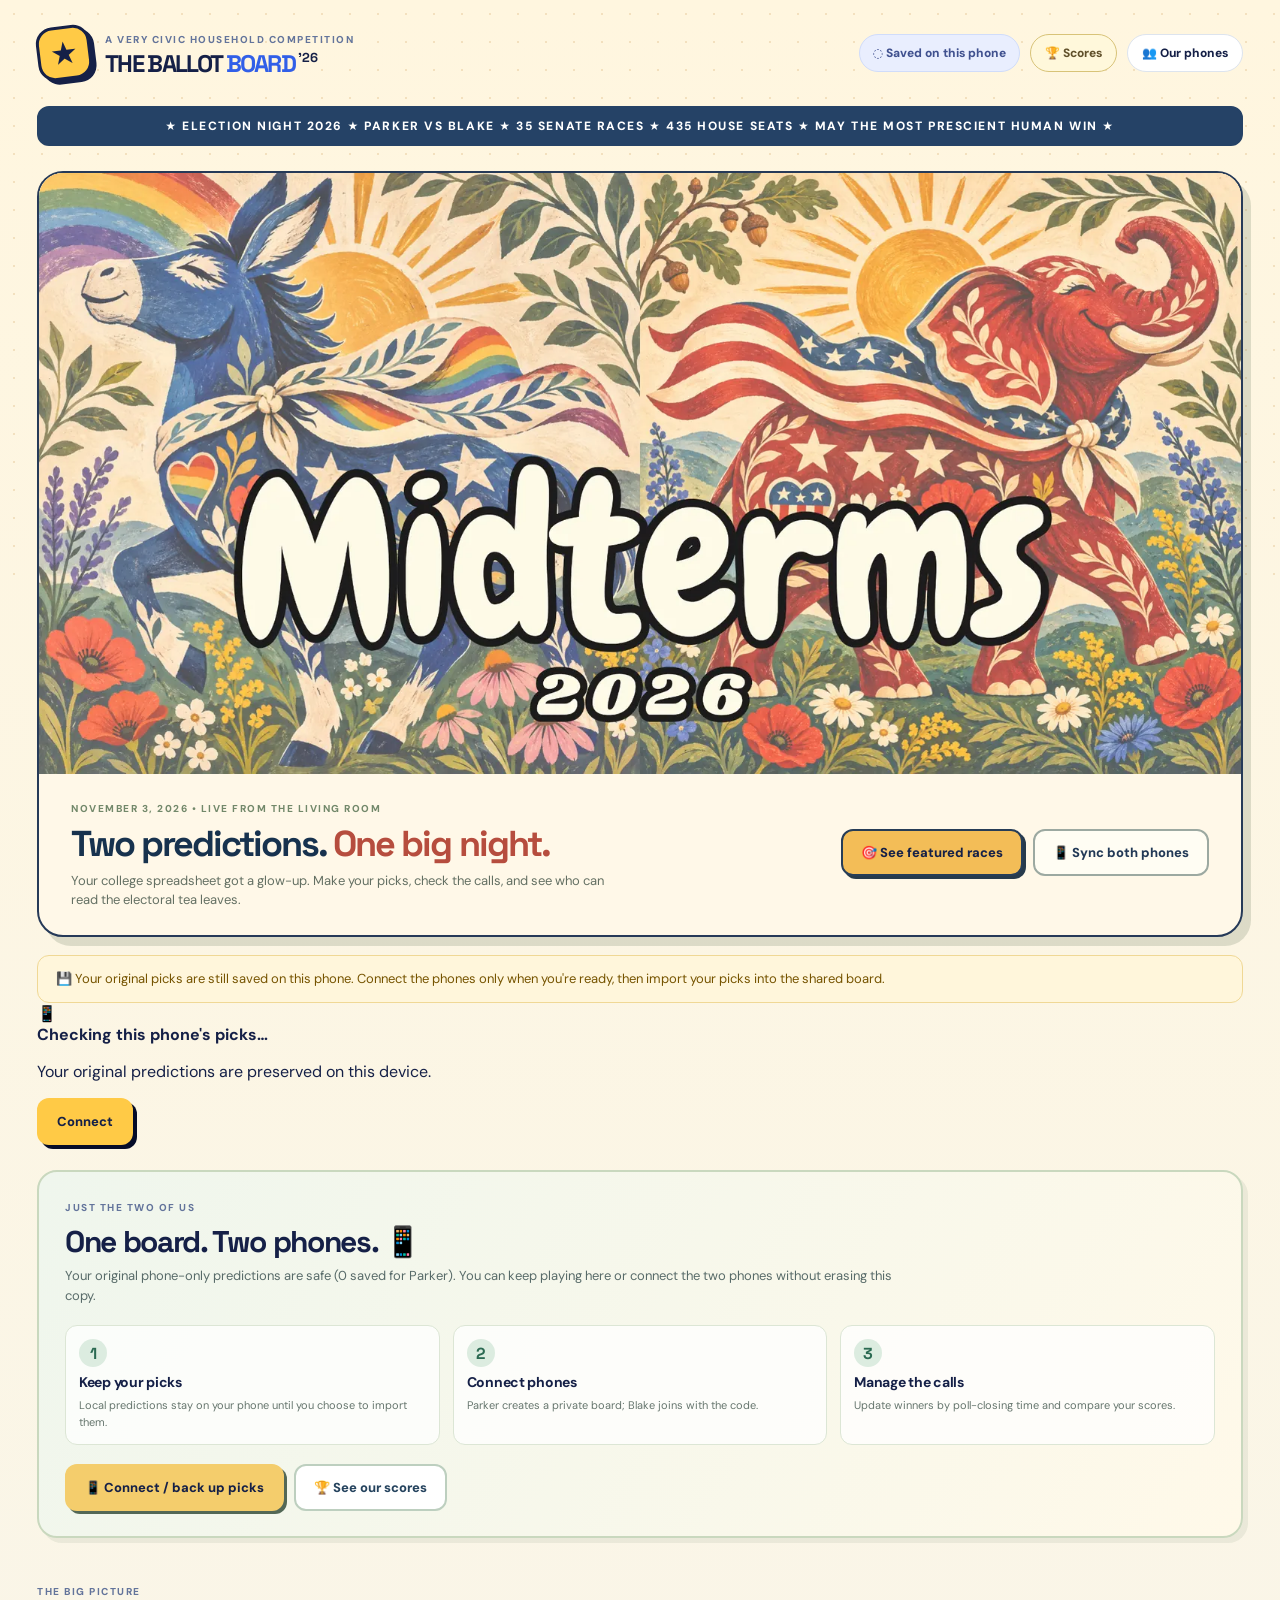
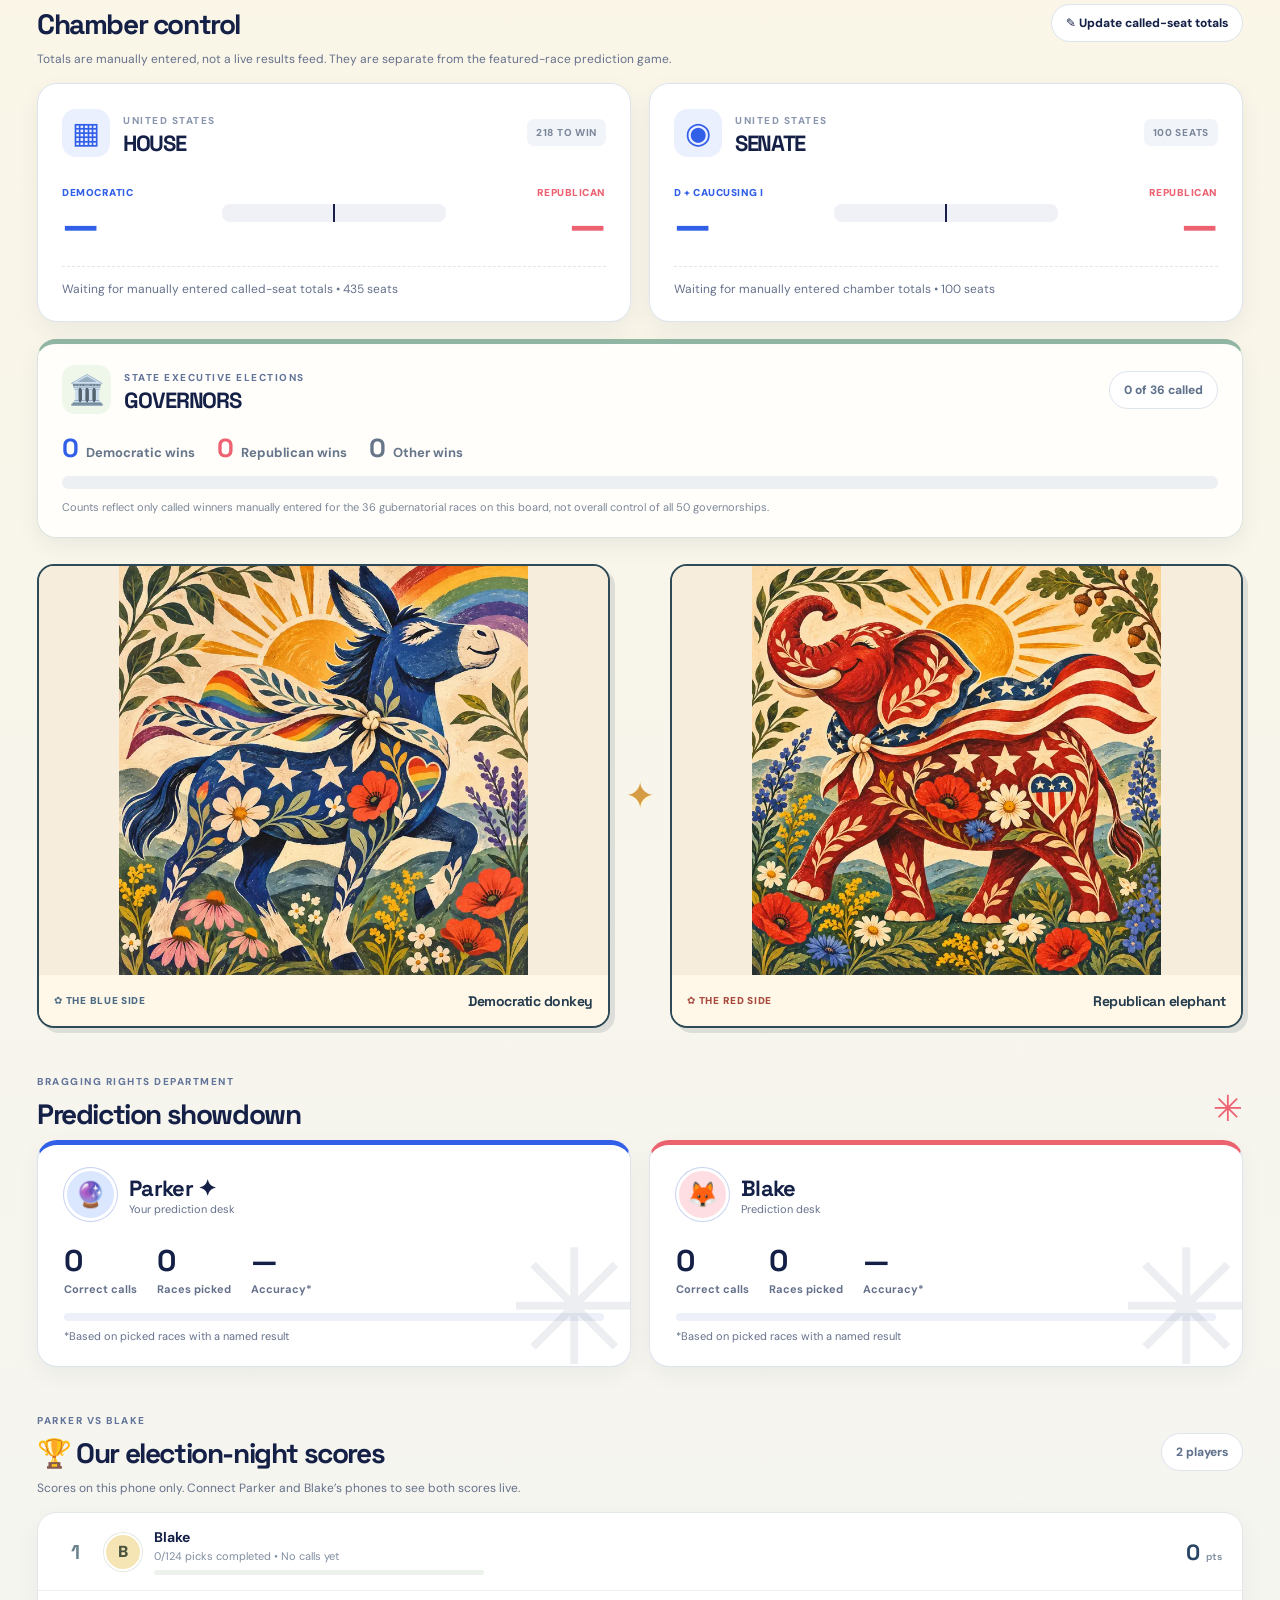
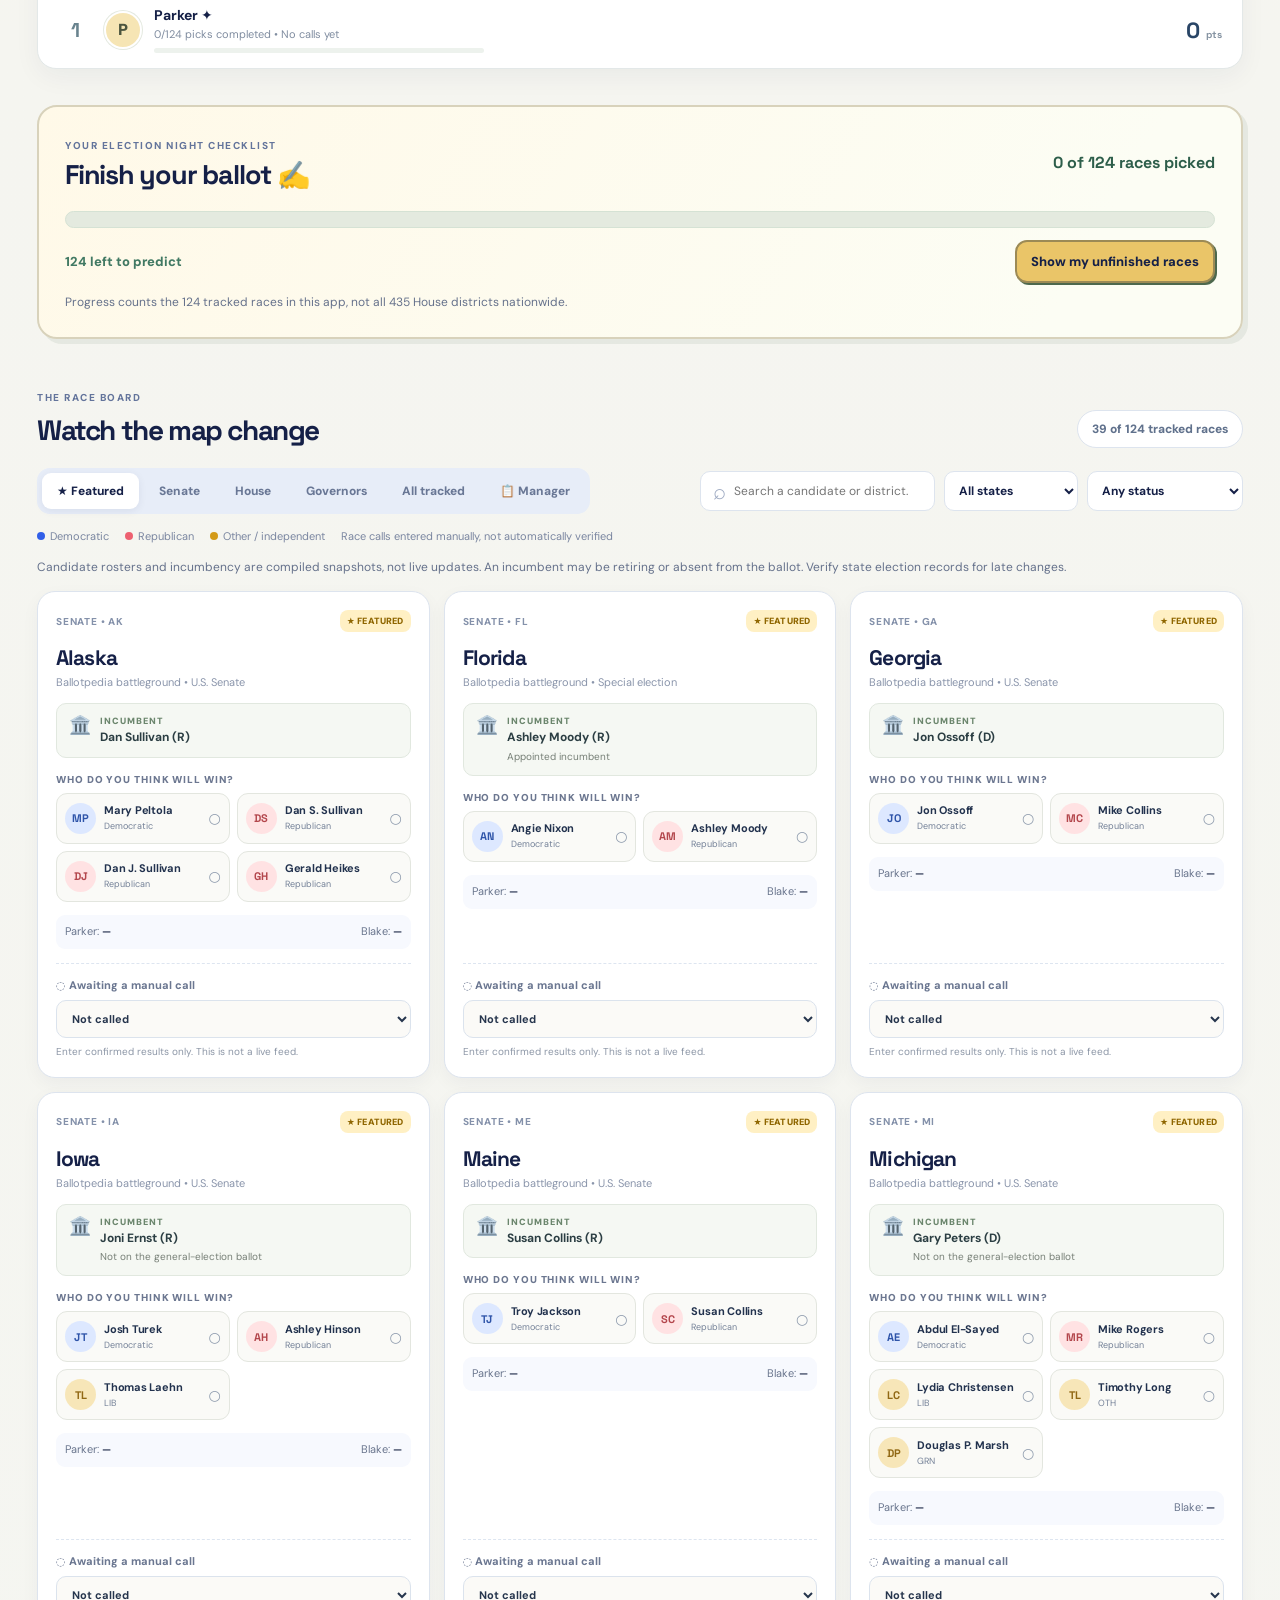
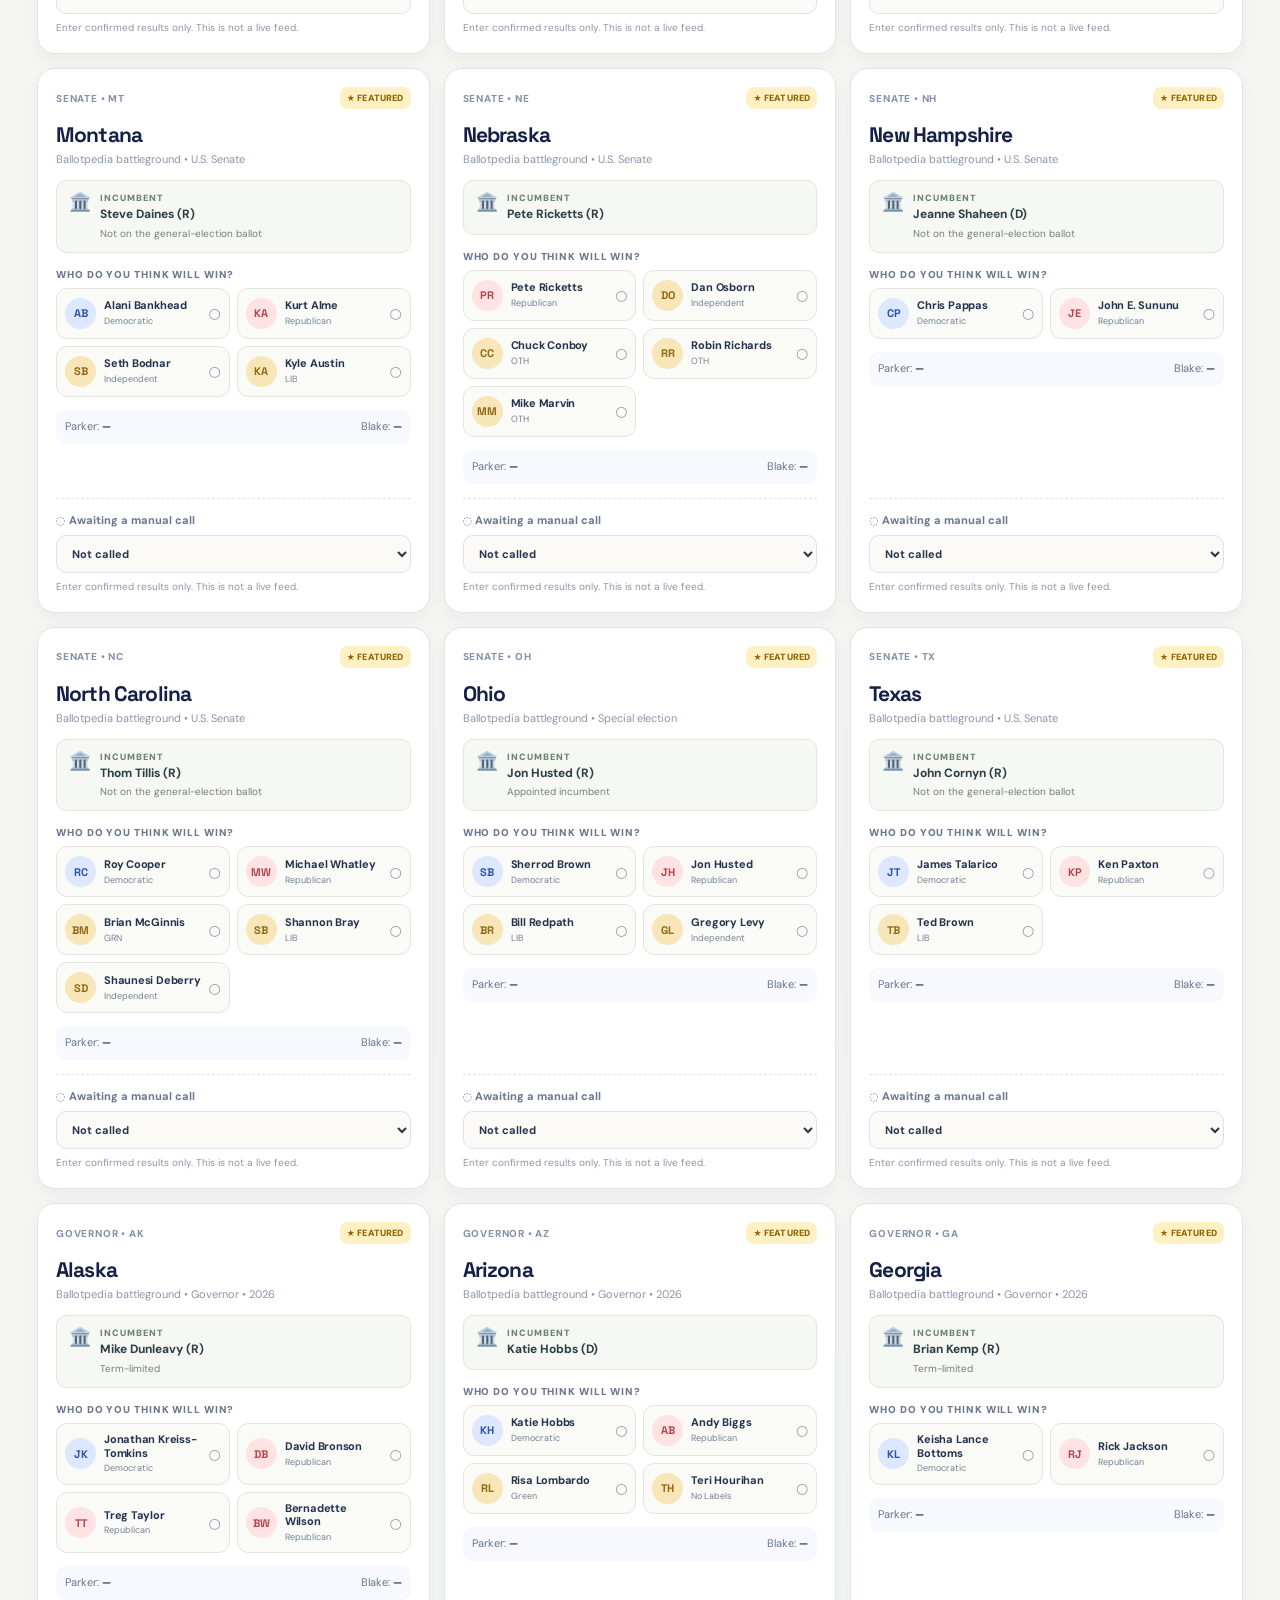
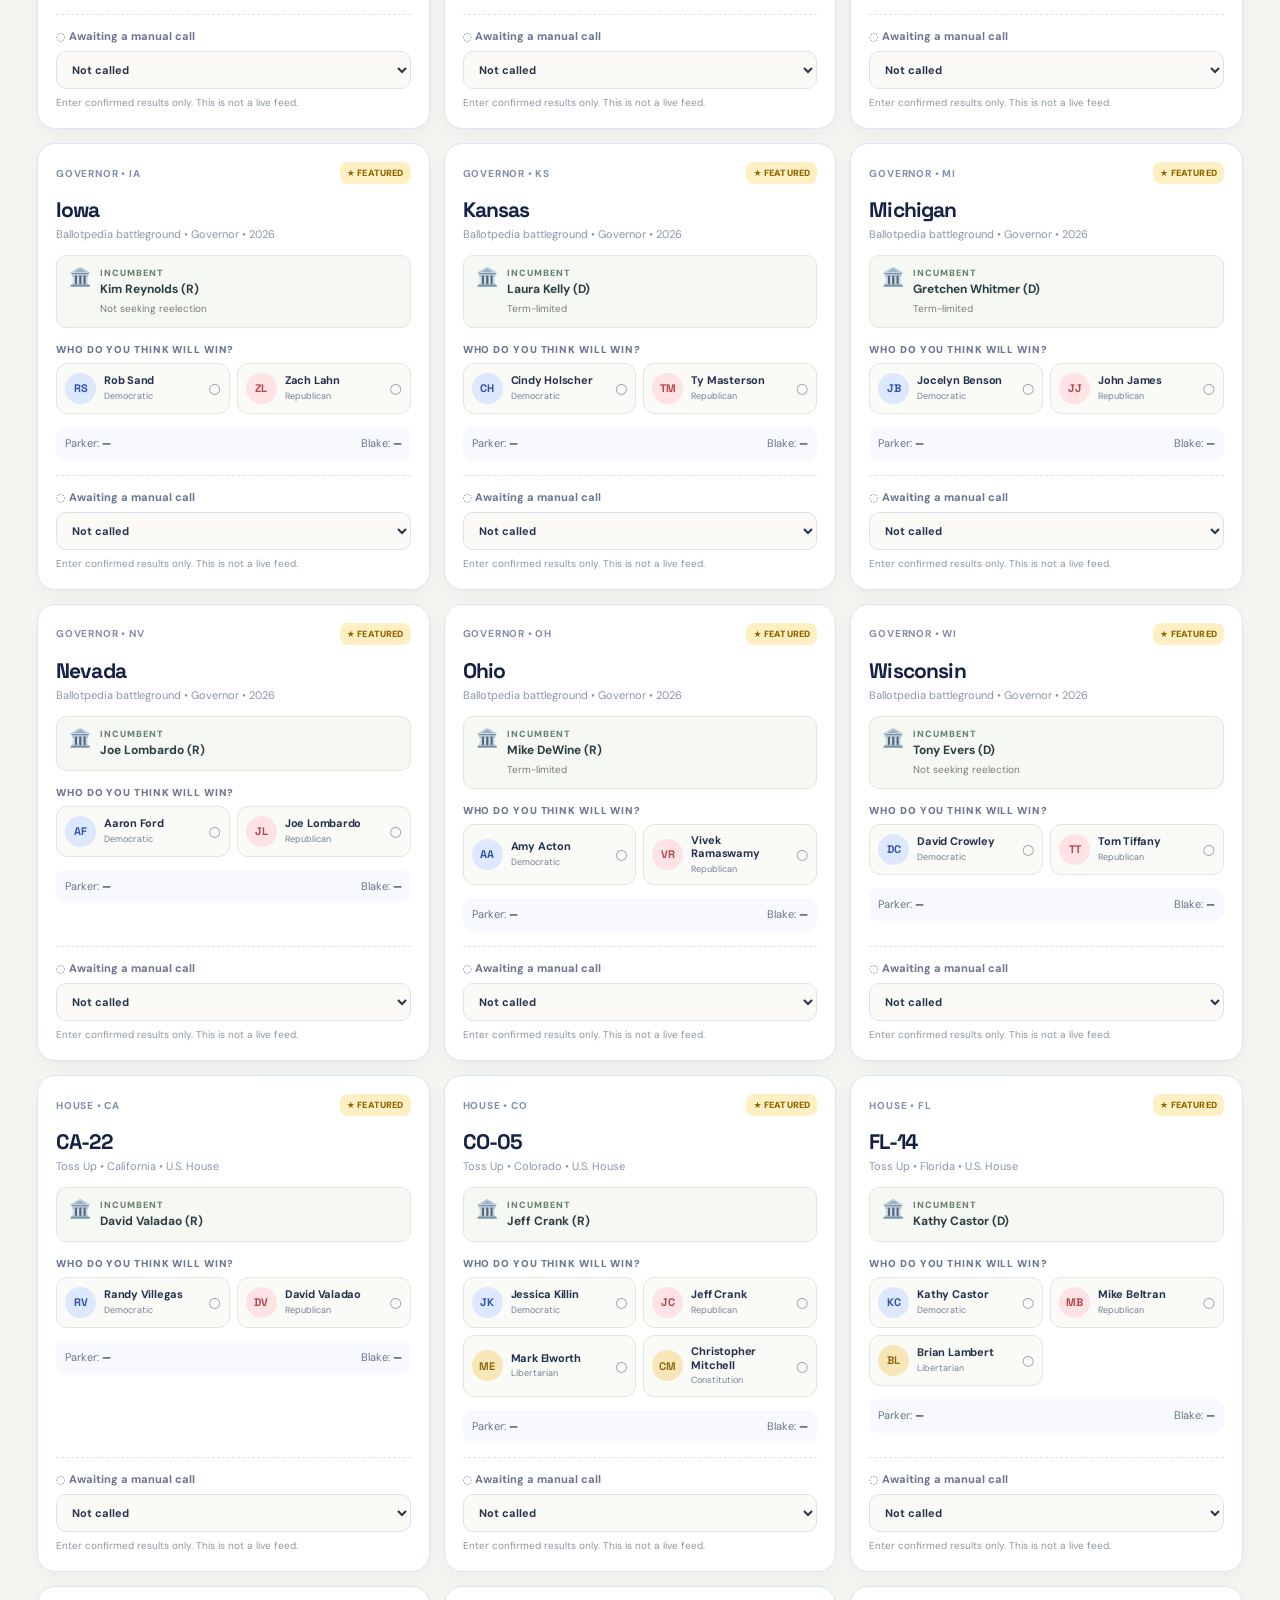
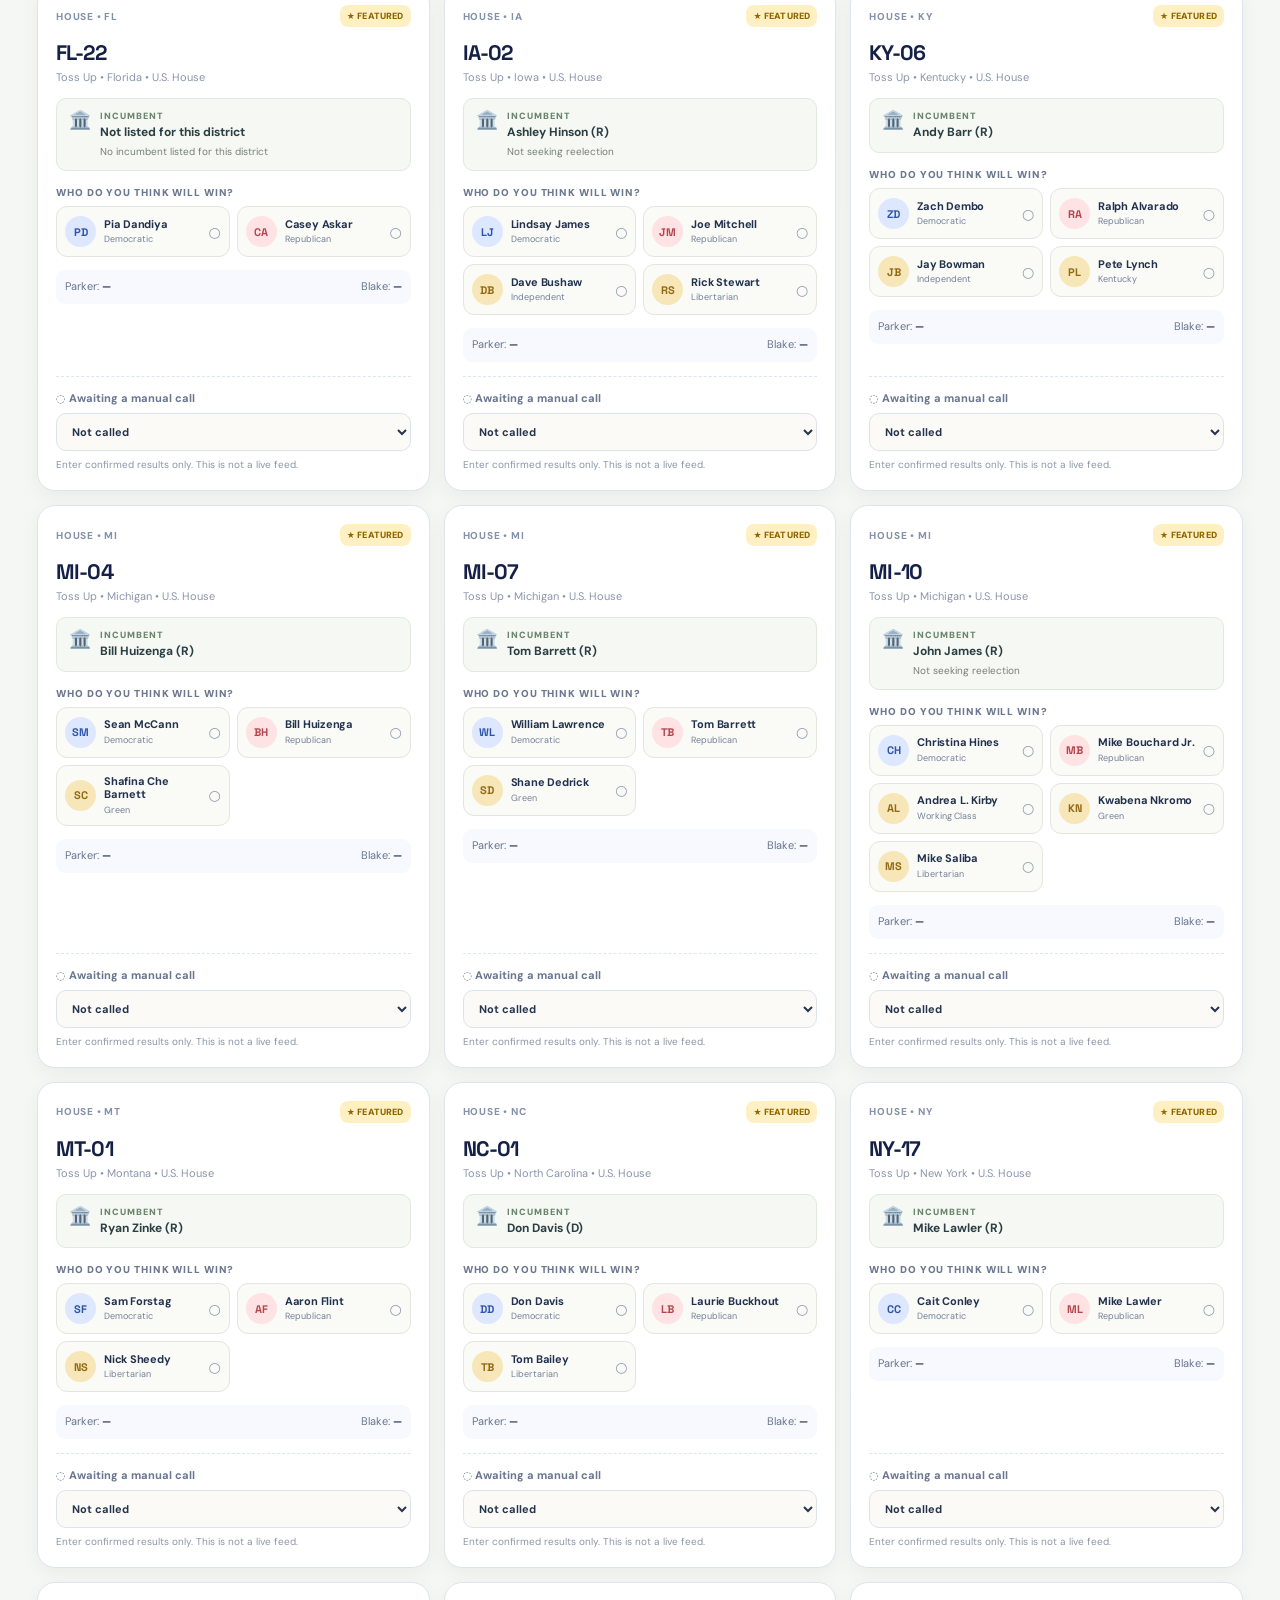
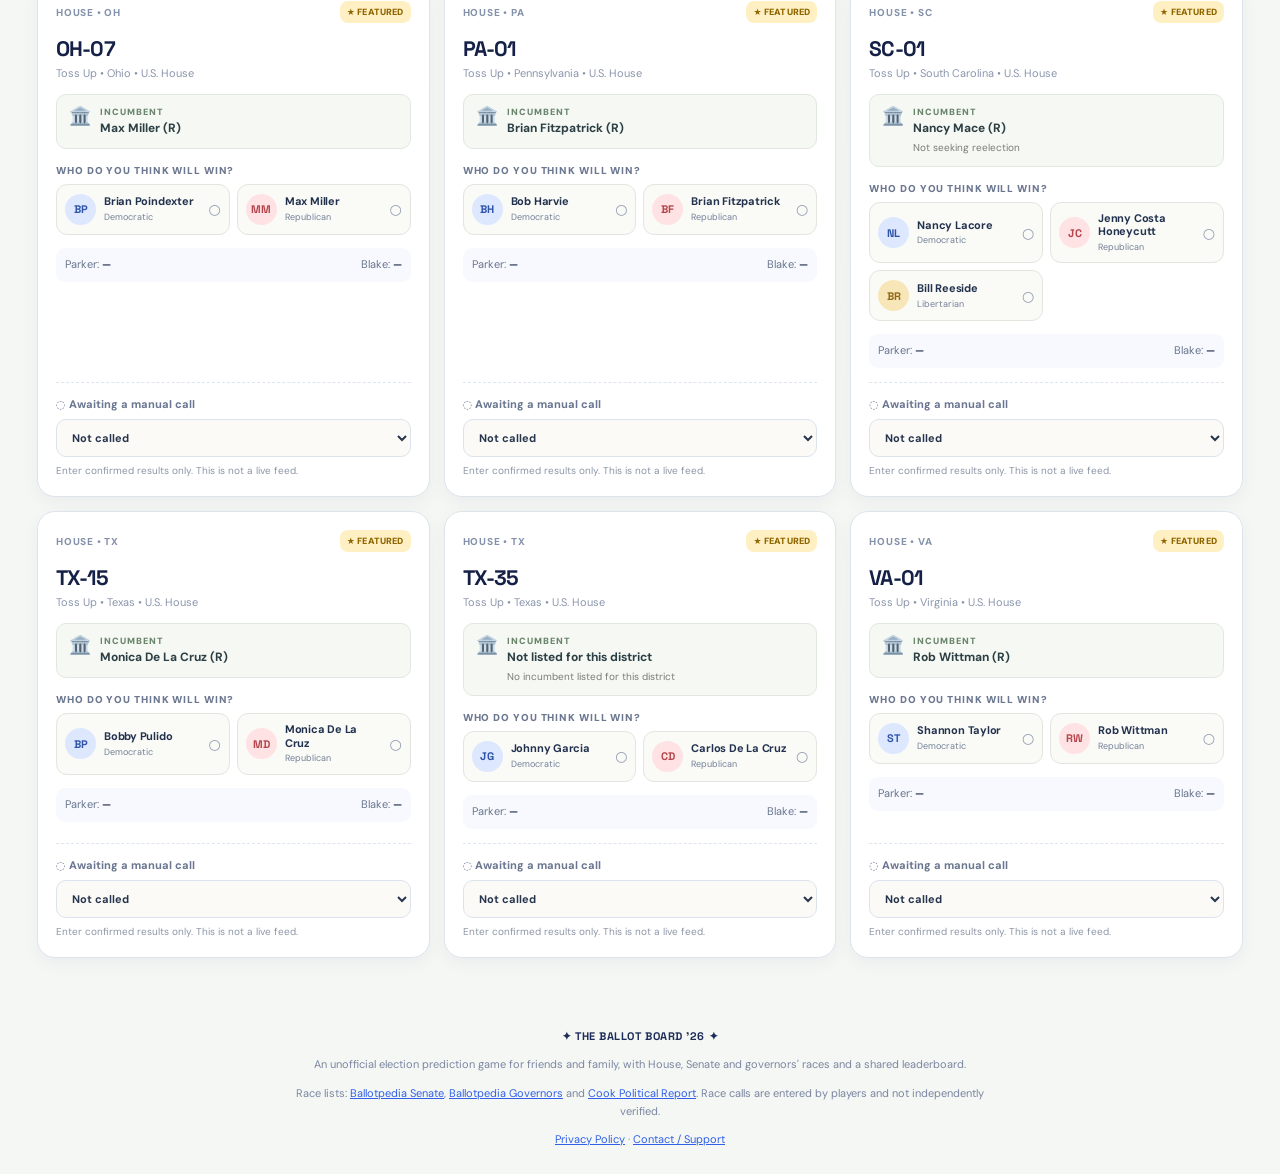
==== commit eb8d186c: "Add clear phone-vs-shared status and one-tap recovery banner to election board" ====
--- a/index.html
+++ b/index.html
@@ -42,6 +42,12 @@
         </div>
       </section>
       <div id="notice" class="notice" role="status"></div>
+      <section id="syncAlert" class="sync-alert" aria-live="polite">
+        <span class="sync-alert-icon">📱</span>
+        <div class="sync-alert-body"><strong id="syncAlertTitle">Checking this phone's picks…</strong>
+        <p id="syncAlertText">Your original predictions are preserved on this device.</p></div>
+        <button id="syncAlertAction" type="button" class="button primary">Connect</button>
+      </section>
       <section class="community-guide couple-guide" id="communityGuide" aria-label="Keep Parker and Blake in sync">
         <div class="community-guide-top"><span class="micro">JUST THE TWO OF US</span><h3>One board. Two phones. 📱</h3>
           <p id="communityGuideIntro">Your saved picks are safe on this phone. Connect both phones to the same private board to compare scores.</p></div>
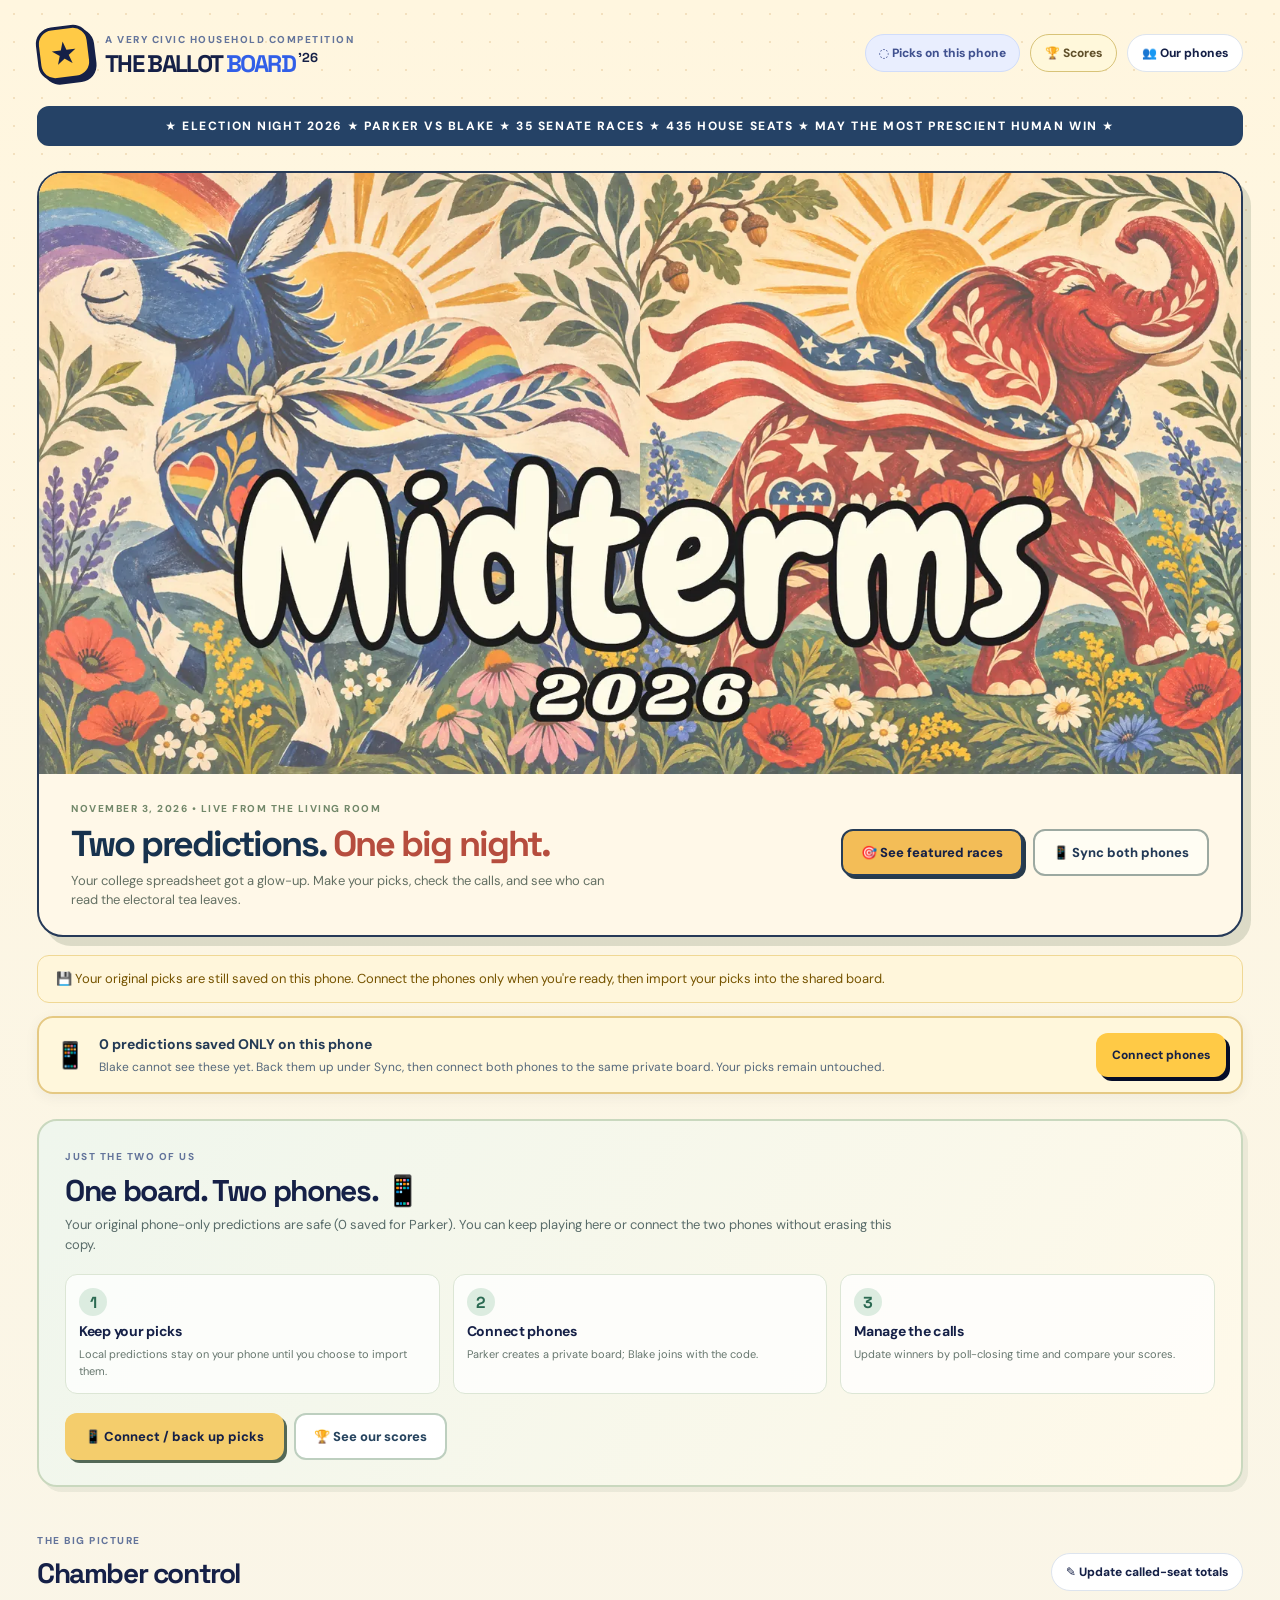
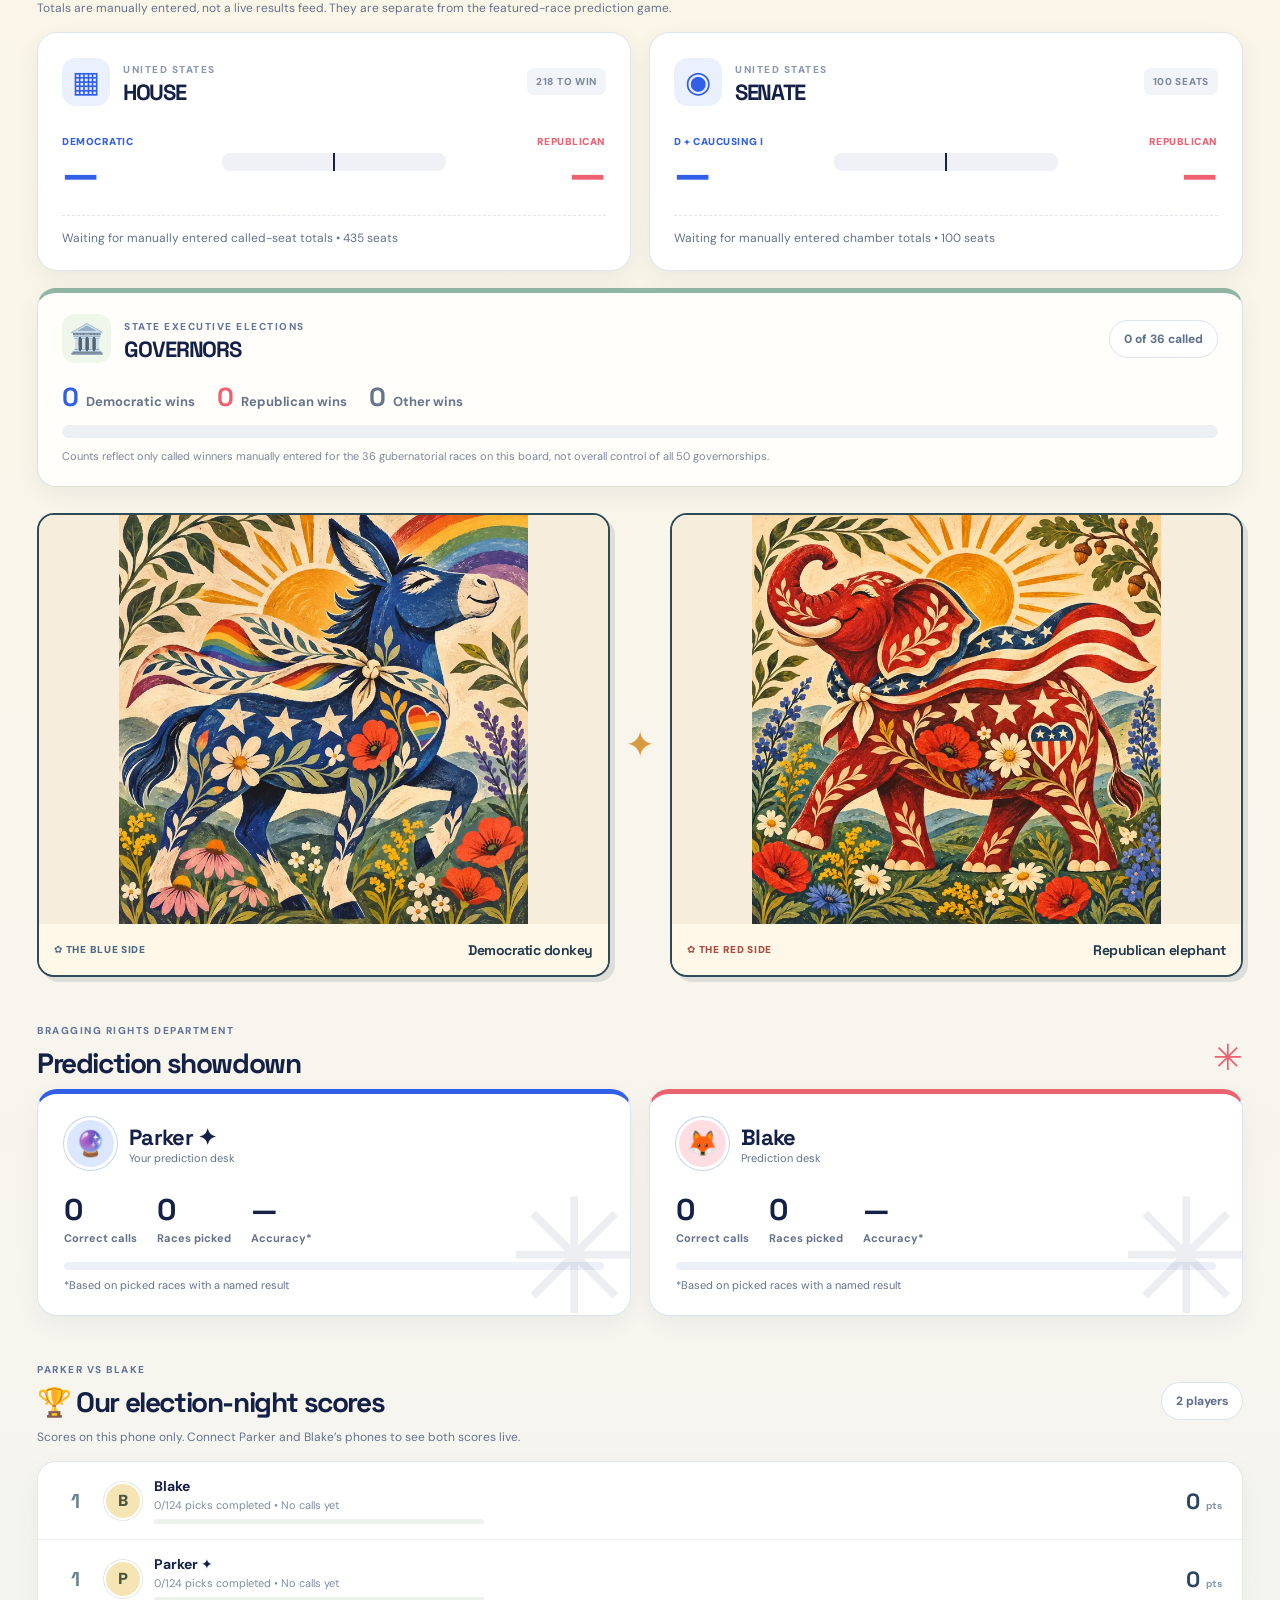
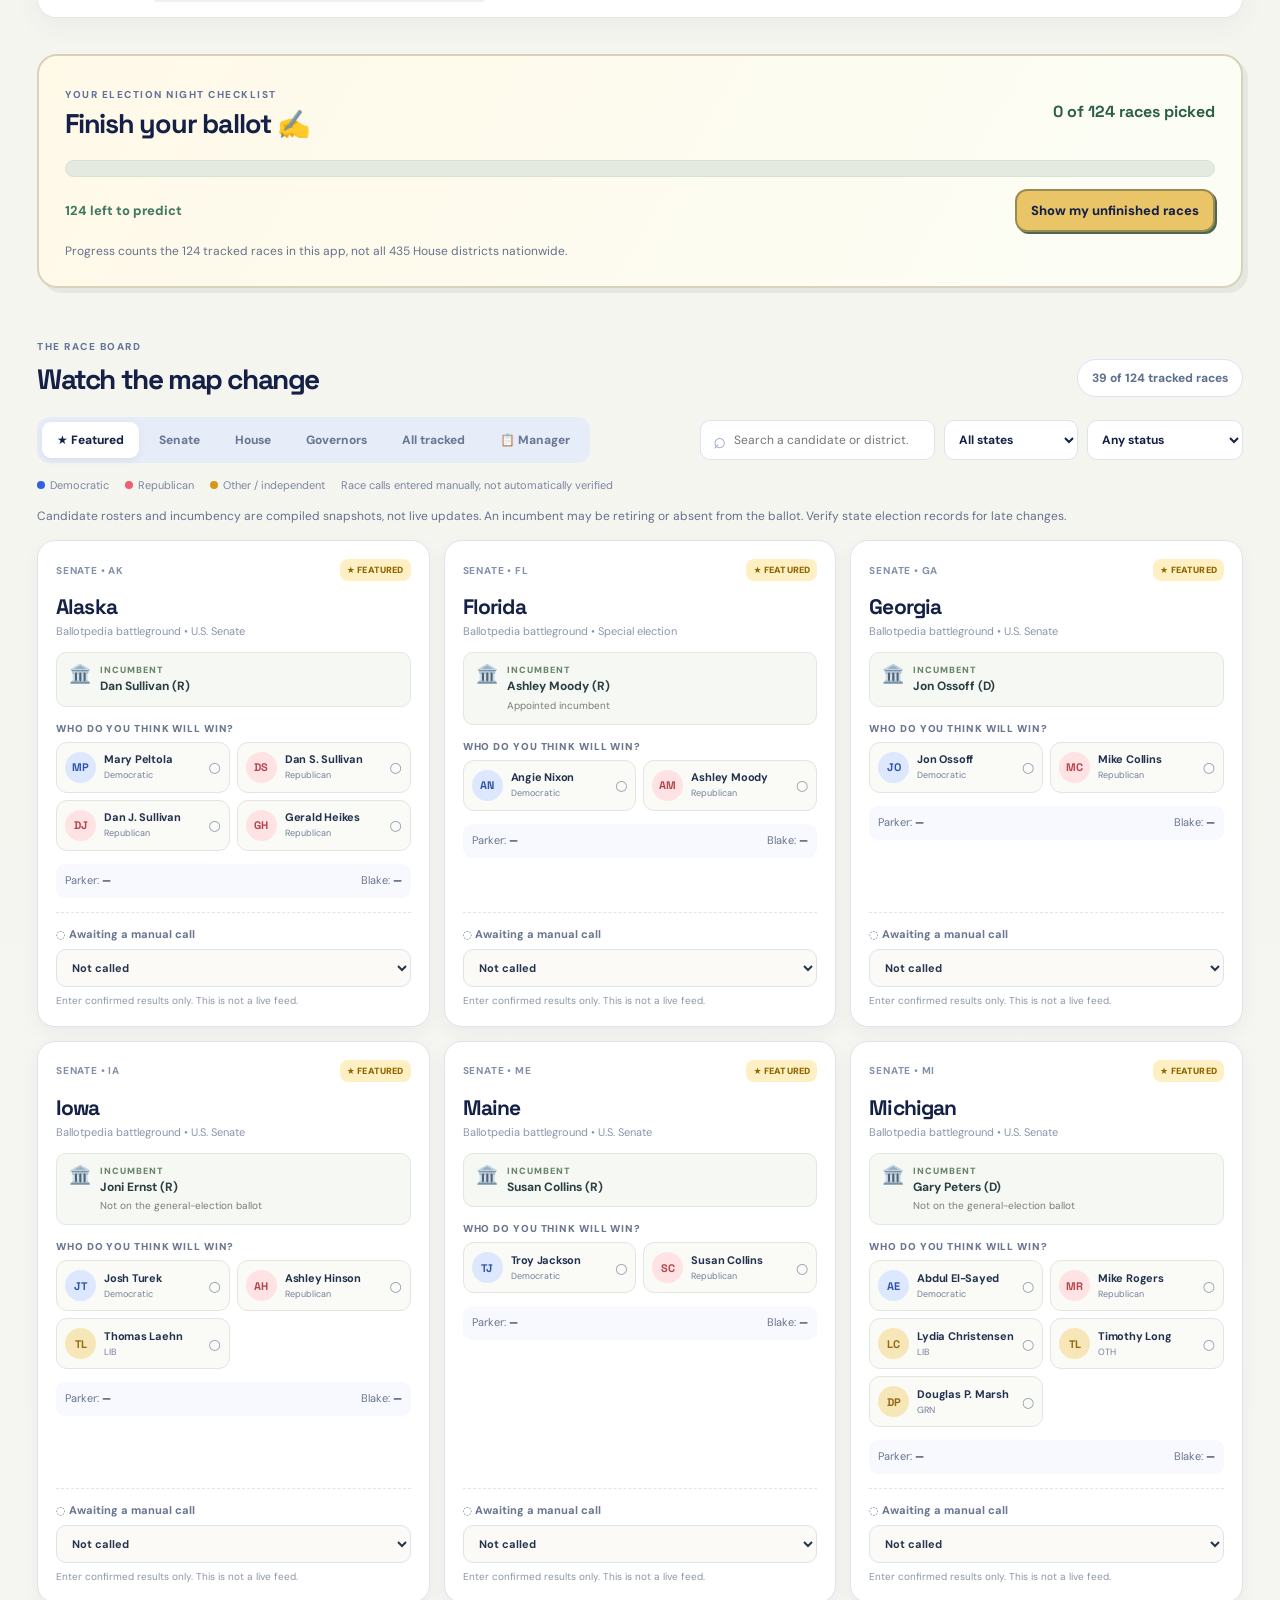
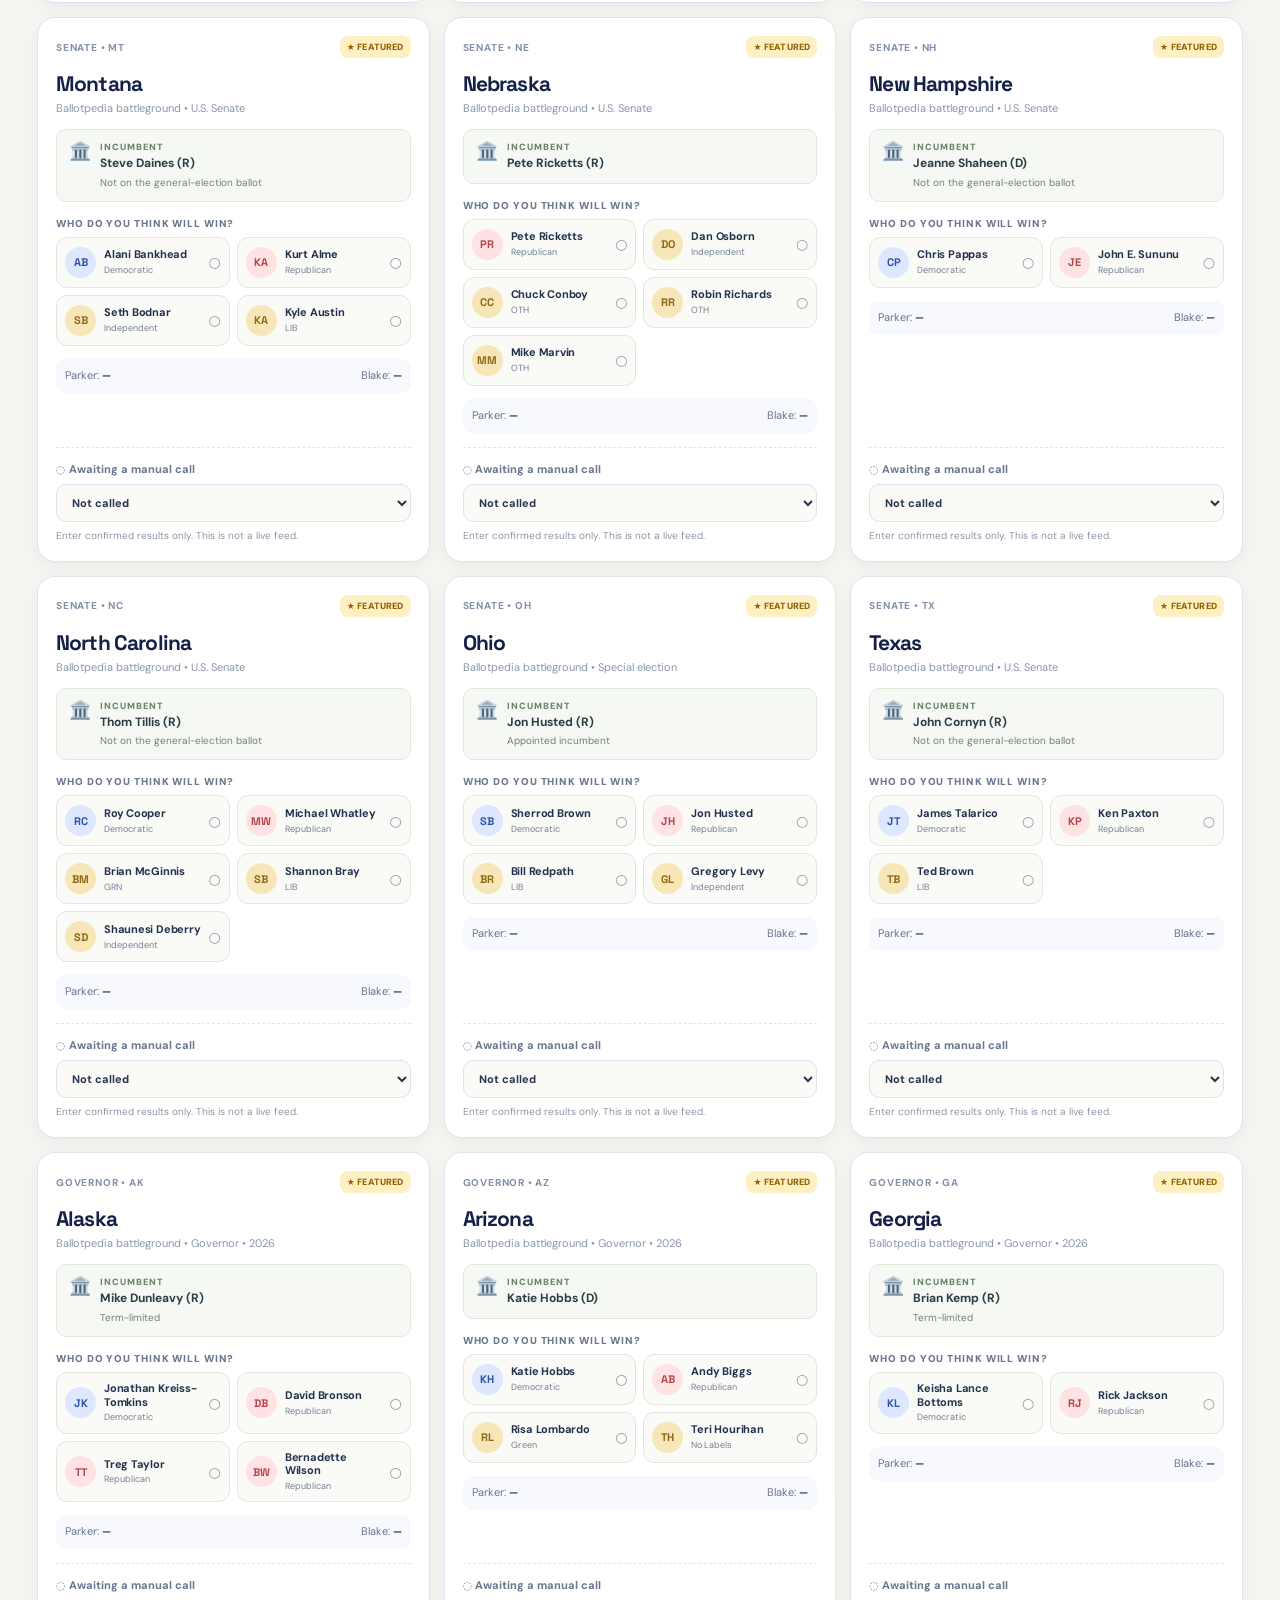
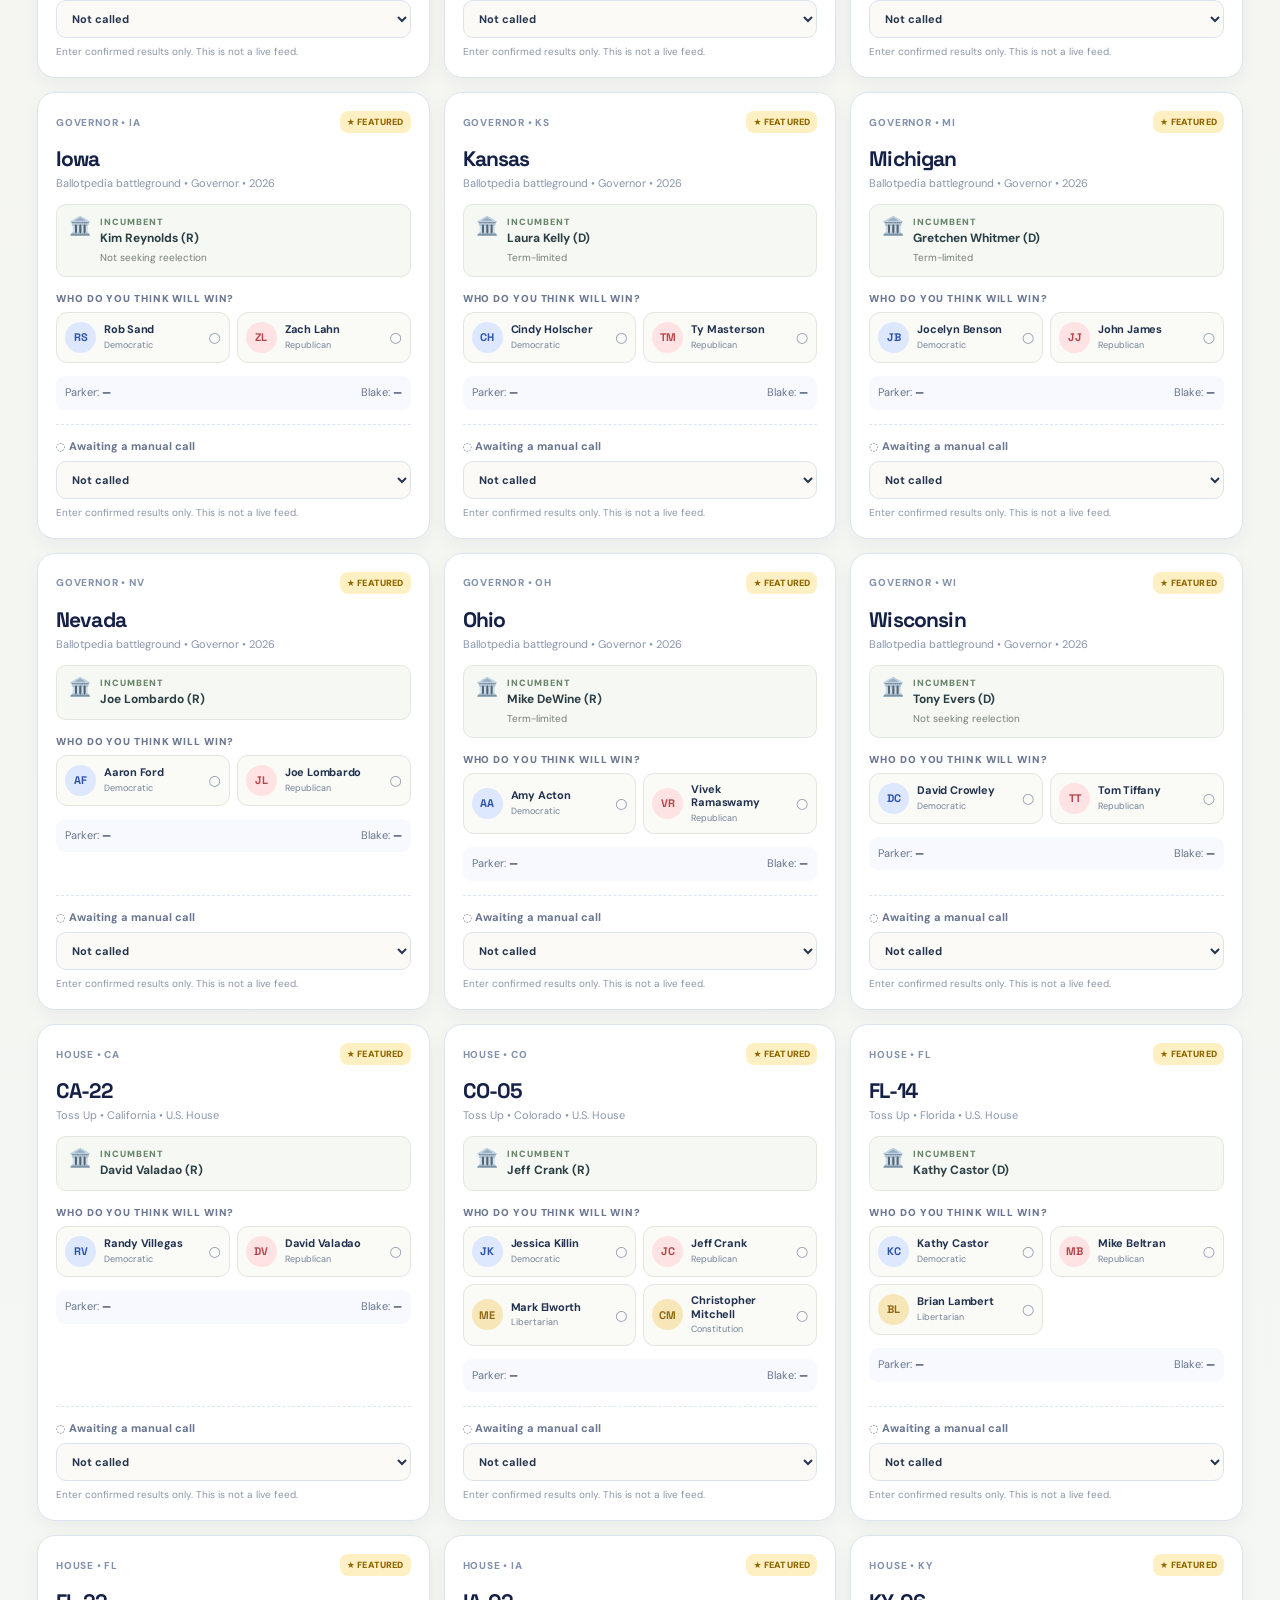
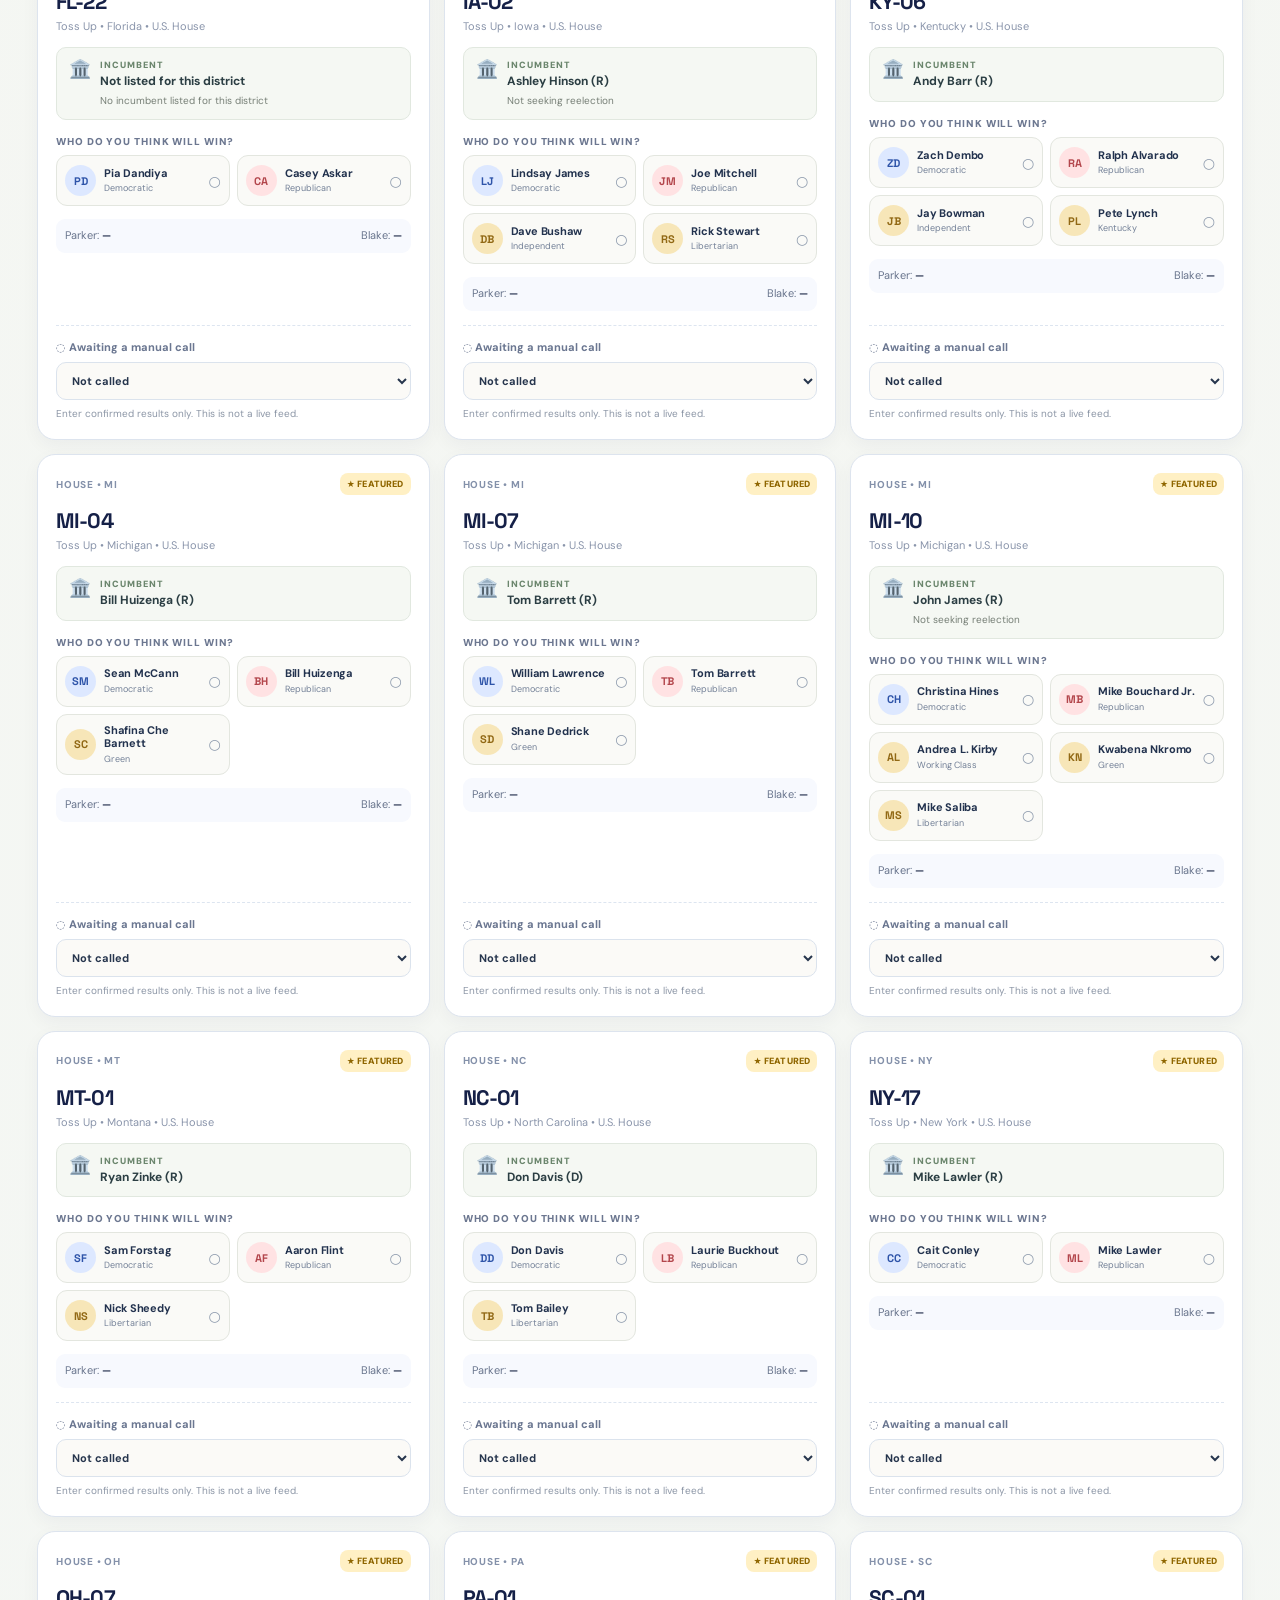
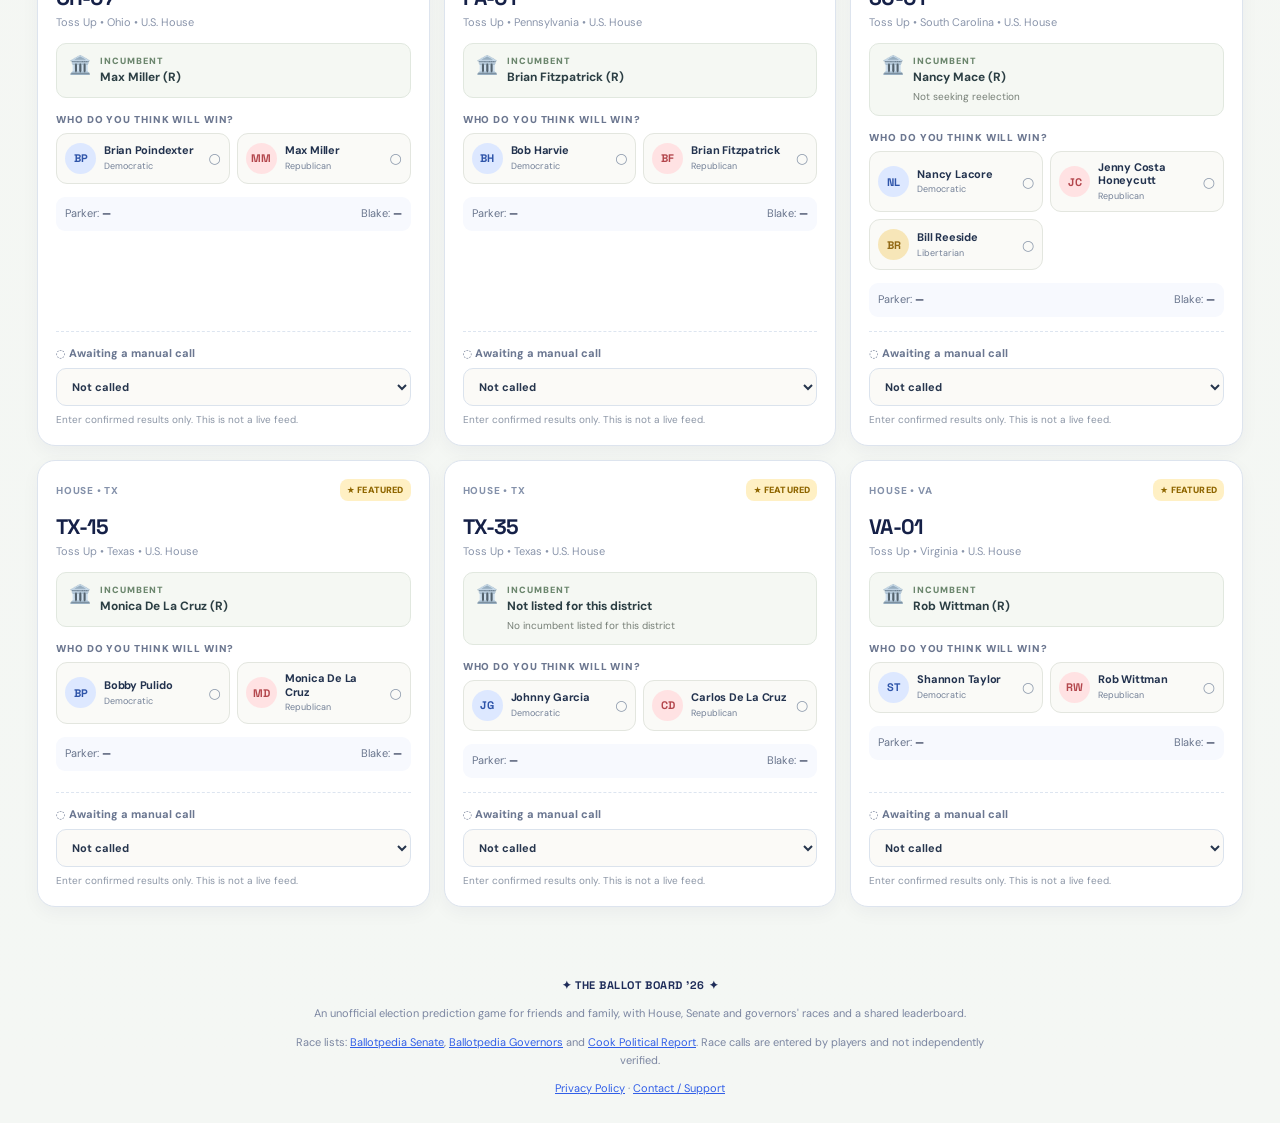
==== commit 72b146e5: "Refresh phone cache for anonymous sign-in error fix" ====
--- a/index.html
+++ b/index.html
@@ -7,14 +7,14 @@
   <meta name="description" content="The Ballot Board: Parker and Blake’s private election-night prediction board, synced picks and a poll-close manager.">
   <title>The Ballot Board '26 | Parker vs Blake</title>
   <link rel="icon" href="icon.svg" type="image/svg+xml">
-  <link rel="stylesheet" href="styles.css?v=duo-20261103">
+  <link rel="stylesheet" href="styles.css?v=duo-connect-feedback3">
   <script src="config.js" defer></script>
   <script src="races.js" defer></script>
   <script src="candidates.js" defer></script>
   <script src="incumbents.js" defer></script>
   <script src="governors.js" defer></script>
   <script src="poll-times.js" defer></script>
-  <script type="module" src="app.js?v=duo-20261103"></script>
+  <script type="module" src="app.js?v=duo-connect-feedback3"></script>
 </head>
 <body>
   <div class="stars" aria-hidden="true"></div>
@@ -25,6 +25,13 @@
       <button class="small-btn leaderboard-nav" id="leaderboardButton" type="button">🏆 Scores</button>
       <button class="small-btn" id="accountButton" type="button">👥 Our phones</button></div>
     </header>
+
+  <nav id="mobileNav" class="mobile-nav" aria-label="Quick navigation">
+    <button type="button" data-action="mobile-picks"><span aria-hidden="true">✍️</span><small>My picks</small></button>
+    <button type="button" data-action="mobile-scores"><span aria-hidden="true">🏆</span><small>Scores</small></button>
+    <button type="button" data-action="mobile-manager"><span aria-hidden="true">📋</span><small>Manager</small></button>
+    <button type="button" data-action="mobile-sync"><span aria-hidden="true">📱</span><small>Sync</small></button>
+  </nav>
     <div class="marquee" aria-label="Election Day, November 3, 2026"><div class="marquee-track">★ ELECTION NIGHT 2026 ★ PARKER VS BLAKE ★ 35 SENATE RACES ★ 435 HOUSE SEATS ★ MAY THE MOST PRESCIENT HUMAN WIN ★</div></div>
     <main>
       <section class="hero illustrated-hero" aria-label="Midterms 2026 election night">
@@ -120,12 +127,6 @@
       <footer><span>✦ THE BALLOT BOARD '26 ✦</span><p>An unofficial election prediction game for friends and family, with House, Senate and governors' races and a shared leaderboard.</p><p>Race lists: <a href="https://ballotpedia.org/U.S._Senate_battlegrounds,_2026" target="_blank" rel="noopener">Ballotpedia Senate</a>, <a href="https://ballotpedia.org/Gubernatorial_battlegrounds,_2026" target="_blank" rel="noopener">Ballotpedia Governors</a> and <a href="https://www.cookpolitical.com/ratings/house-race-ratings" target="_blank" rel="noopener">Cook Political Report</a>. Race calls are entered by players and not independently verified.</p><p><a href="/privacy">Privacy Policy</a> · <a href="https://github.com/parkerpixie/Midterm_2026/issues/new" target="_blank" rel="noopener">Contact / Support</a></p></footer>
     </main>
   </div>
-  <nav id="mobileNav" class="mobile-nav" aria-label="Quick navigation">
-    <button type="button" data-action="mobile-picks"><span aria-hidden="true">✍️</span><small>My picks</small></button>
-    <button type="button" data-action="mobile-scores"><span aria-hidden="true">🏆</span><small>Scores</small></button>
-    <button type="button" data-action="mobile-manager"><span aria-hidden="true">📋</span><small>Manager</small></button>
-    <button type="button" data-action="mobile-sync"><span aria-hidden="true">📱</span><small>Sync</small></button>
-  </nav>
   <dialog id="accountDialog" class="modal"><form method="dialog"><button class="modal-close" aria-label="Close dialog">×</button></form><div id="accountContent"></div></dialog>
   <dialog id="totalsDialog" class="modal"><form method="dialog"><button class="modal-close" aria-label="Close dialog">×</button></form><div class="modal-body"><span class="micro">MANUAL RESULTS DESK</span><h3>Update chamber totals</h3><p>Enter totals only when you're comfortable with the source. House counts represent winners called across all districts. For the Senate, count independents who caucus with Democrats in the D + I column.</p><form id="totalsForm"><div class="total-input-heading">HOUSE <small>435 seats total</small></div><div class="input-pair"><label>D seats called<input name="houseD" type="number" min="0" max="435" inputmode="numeric" placeholder="0"></label><label>R seats called<input name="houseR" type="number" min="0" max="435" inputmode="numeric" placeholder="0"></label></div><div class="total-input-heading">SENATE <small>100 seats total, including seats not on the ballot</small></div><div class="input-pair"><label>D + caucusing I seats<input name="senateD" type="number" min="0" max="100" inputmode="numeric" placeholder="0"></label><label>R seats<input name="senateR" type="number" min="0" max="100" inputmode="numeric" placeholder="0"></label></div><button class="button primary full" type="submit">Save shared totals</button></form></div></dialog>
   <div id="toast" class="toast" role="status" aria-live="polite"></div>
--- a/styles.css
+++ b/styles.css
@@ -359,3 +359,44 @@
  .manager-candidates{grid-template-columns:1fr 1fr}
  .manager-choice{min-height:48px}
 }
+
+
+/* Top-of-screen phone navigation and explicit sync status */
+.sync-alert{display:flex;align-items:center;gap:13px;background:#fff7dc;border:2px solid #e5c983;border-radius:16px;padding:15px;margin:13px 0 18px;box-shadow:0 3px 14px rgba(39,58,74,.06)}
+.sync-alert.connected{background:#e9f6ed;border-color:#b3d9bb}
+.sync-alert.needs-import{background:#fff0de;border-color:#eac28e}
+.sync-alert-icon{font-size:26px;flex:0 0 30px}
+.sync-alert-body{min-width:0;flex:1}
+.sync-alert-body strong{font-size:14px;color:#233a55}
+.sync-alert-body p{font-size:12px;line-height:1.45;color:#55687c;margin:5px 0 0}
+.sync-alert .button{min-height:44px;padding:11px 14px;white-space:nowrap;font-size:12px}
+@media(max-width:730px){
+  .app-shell{padding-bottom:25px}
+  .mobile-nav{
+    position:sticky!important;top:0!important;bottom:auto!important;
+    left:auto!important;right:auto!important;
+    z-index:90;display:grid;
+    width:calc(100% + 24px);margin:0 -12px;
+    padding:5px 8px 6px;
+    border:0;border-bottom:2px solid #b9c9b7;
+    border-radius:0 0 15px 15px;
+    background:rgba(255,253,243,.97);
+    box-shadow:0 5px 18px rgba(30,53,68,.12);
+  }
+  .mobile-nav button{min-height:47px;font-size:20px}
+  .mobile-nav small{font-size:10px}
+  .manager-wave{top:59px}
+  html{scroll-padding-top:66px}
+  .toast{bottom:18px}
+  .sync-alert{align-items:flex-start;gap:9px;padding:12px;margin:12px 0 15px}
+  .sync-alert-icon{font-size:20px;flex-basis:22px}
+  .sync-alert-body strong{font-size:12px}
+  .sync-alert-body p{font-size:11px}
+  .sync-alert .button{font-size:11px;padding:9px;white-space:normal;min-height:44px}
+}
+
+
+/* Show authentication errors inside the open phone-sync dialog (above the modal backdrop). */
+.guest-connect-message{margin:13px 0 12px;padding:14px;background:#eaf5f0;border:1.5px solid #b5d4bf;border-radius:12px;font-size:13px;line-height:1.55;color:#235a47;overflow-wrap:anywhere}
+.guest-connect-message.error{background:#fff0e7;border-color:#e9ada1;color:#7b3433;font-weight:650}
+.guest-connect-message[hidden]{display:none!important}
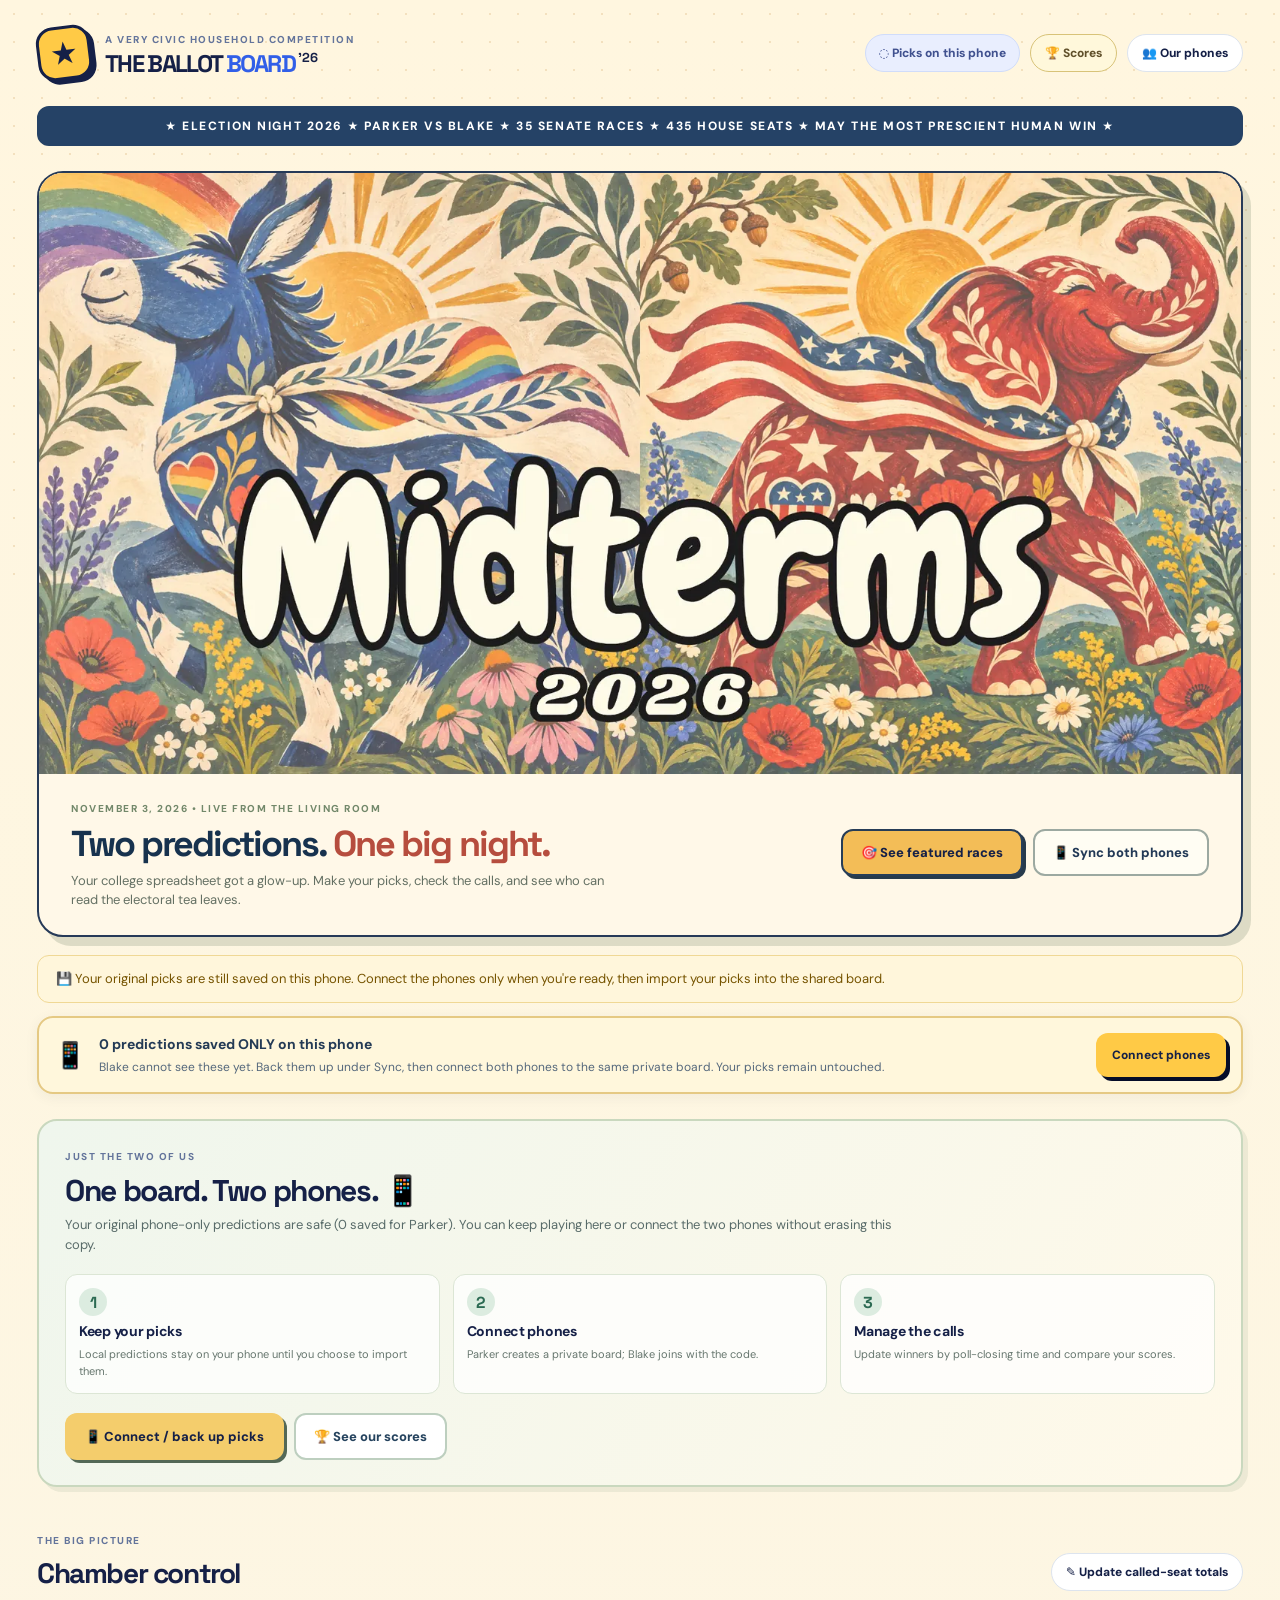
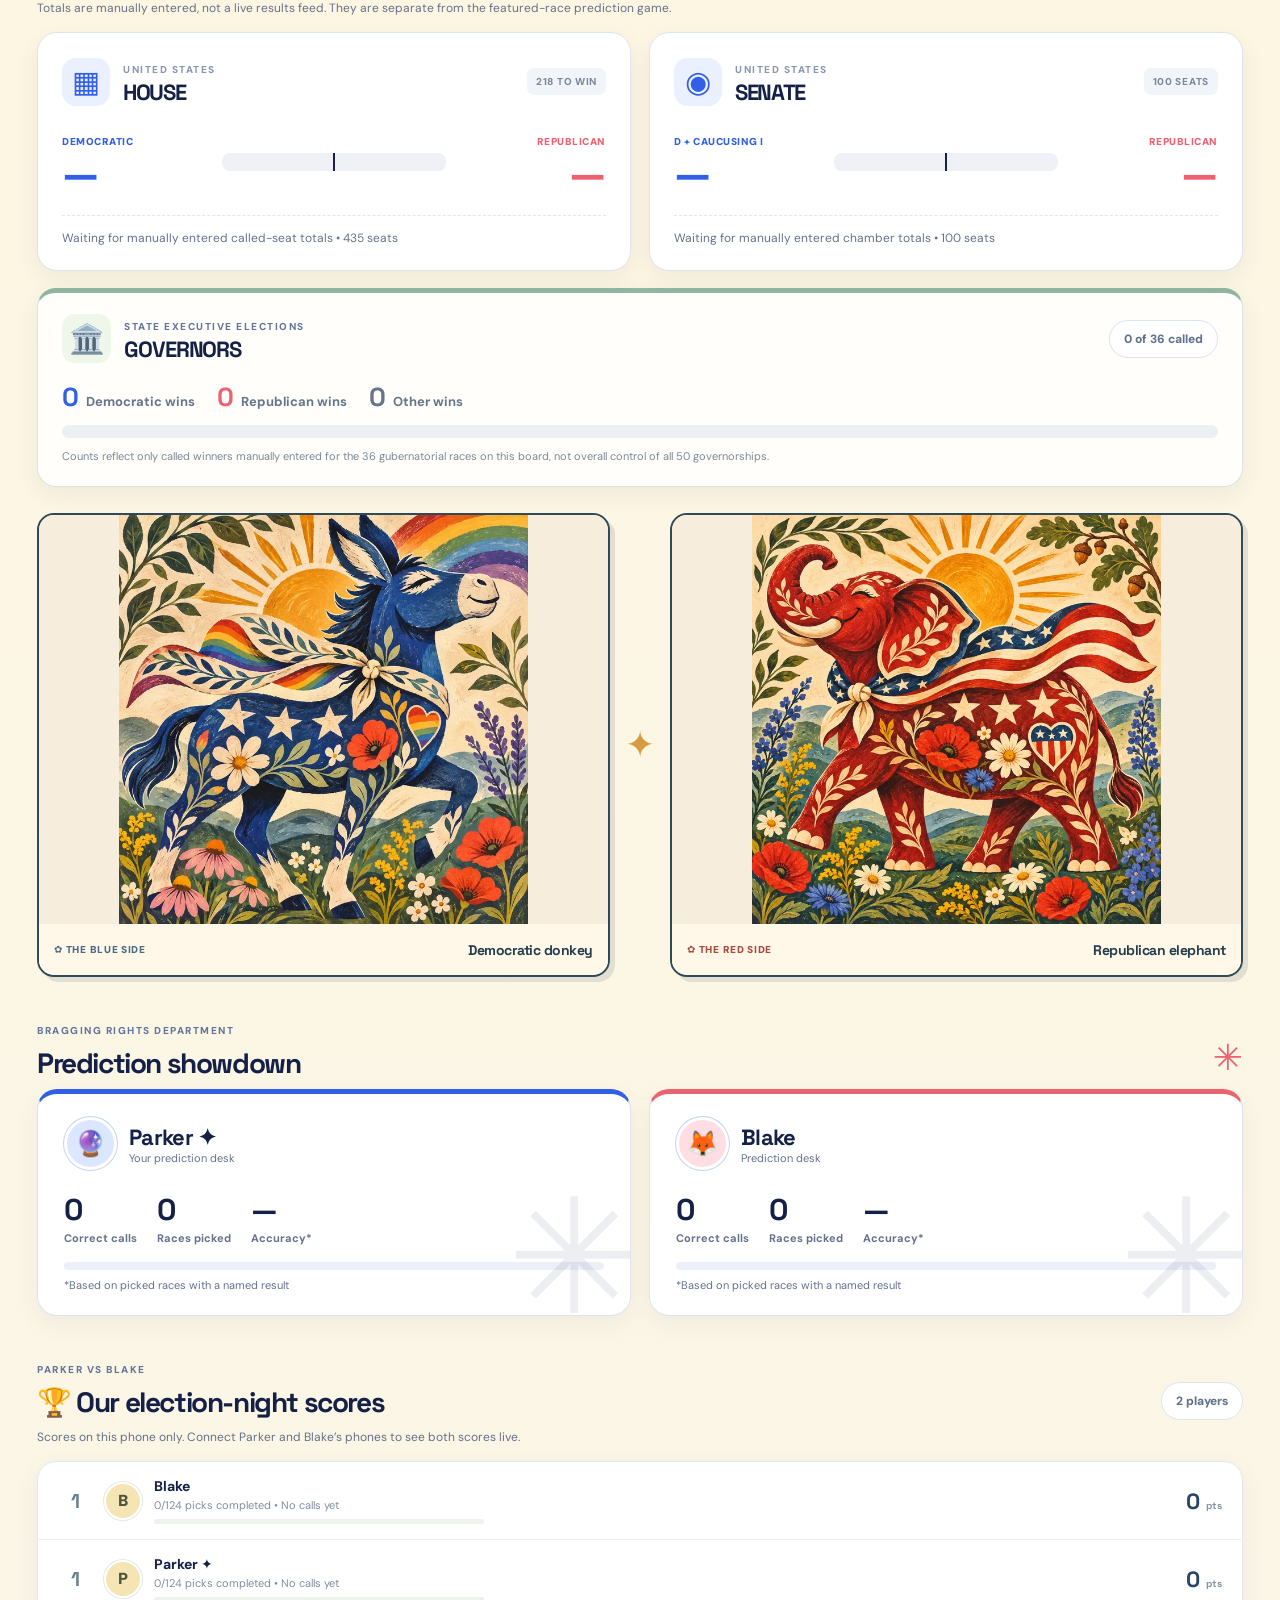
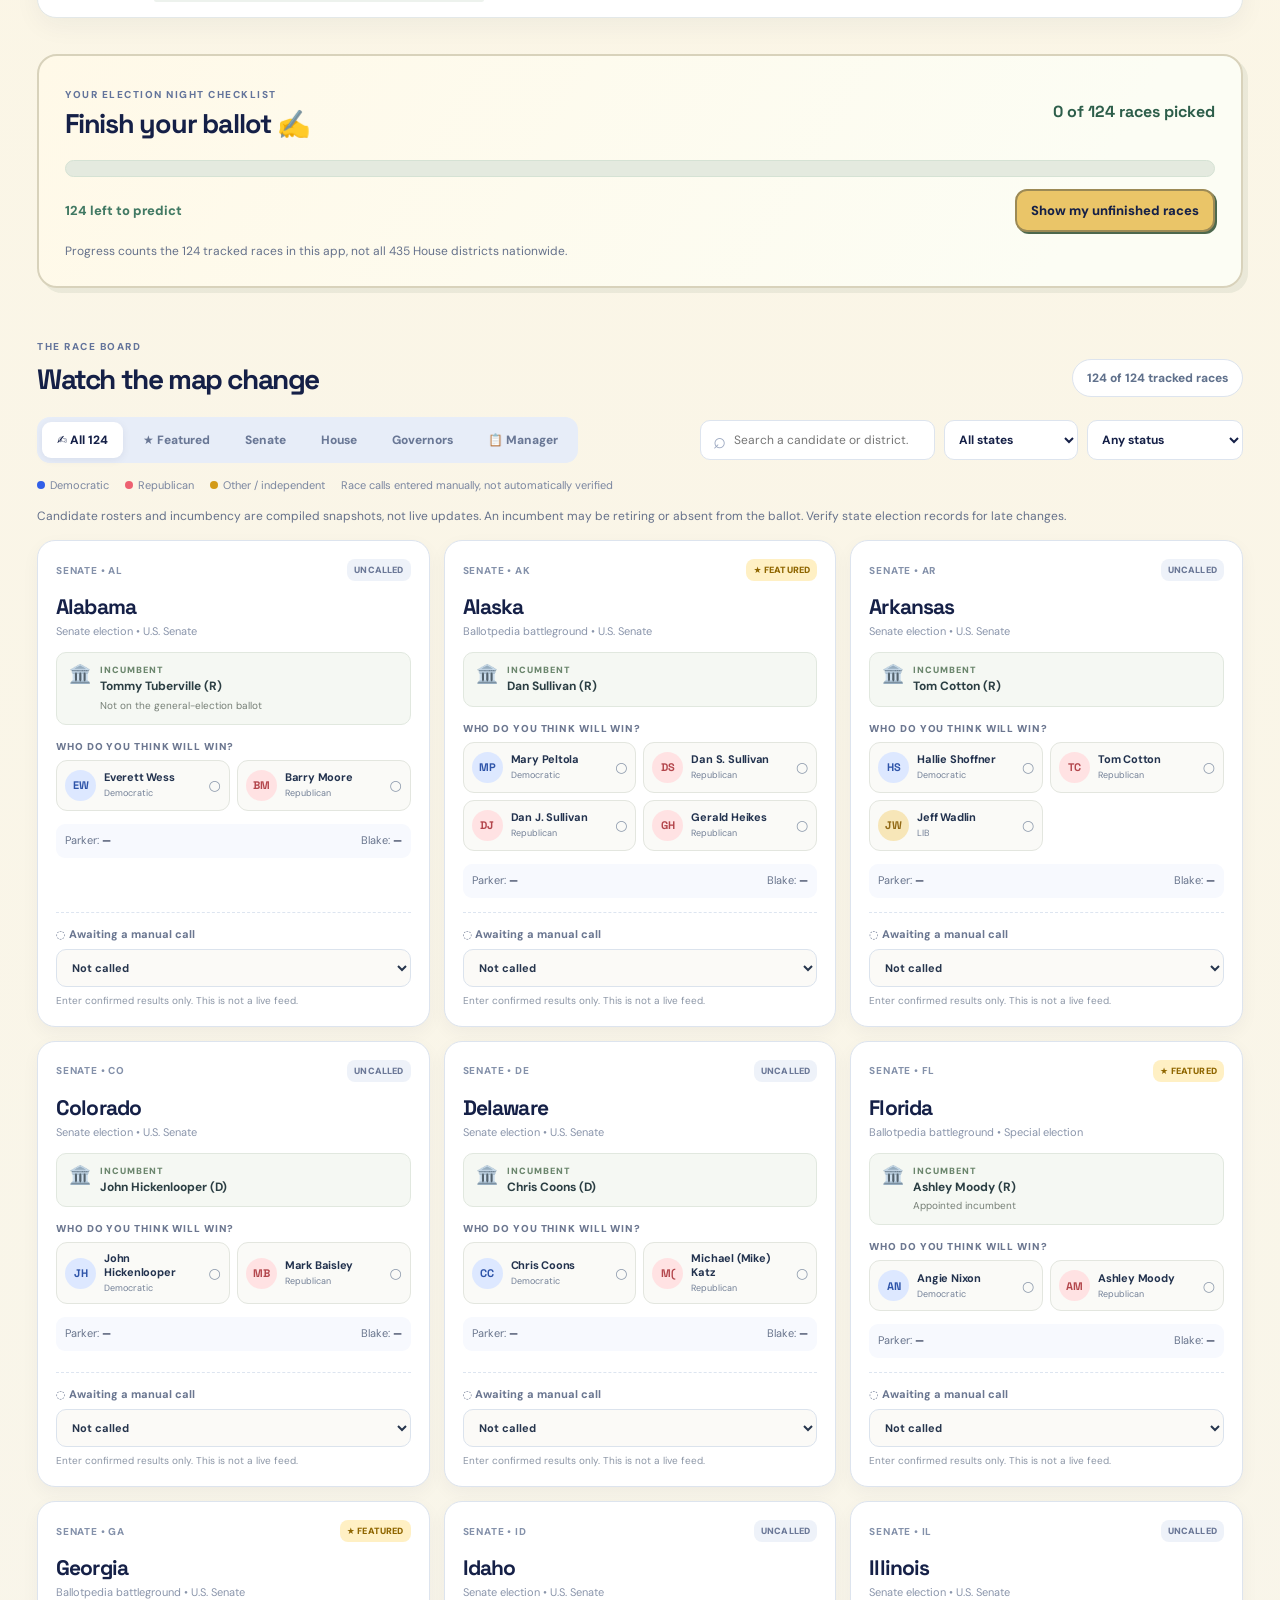
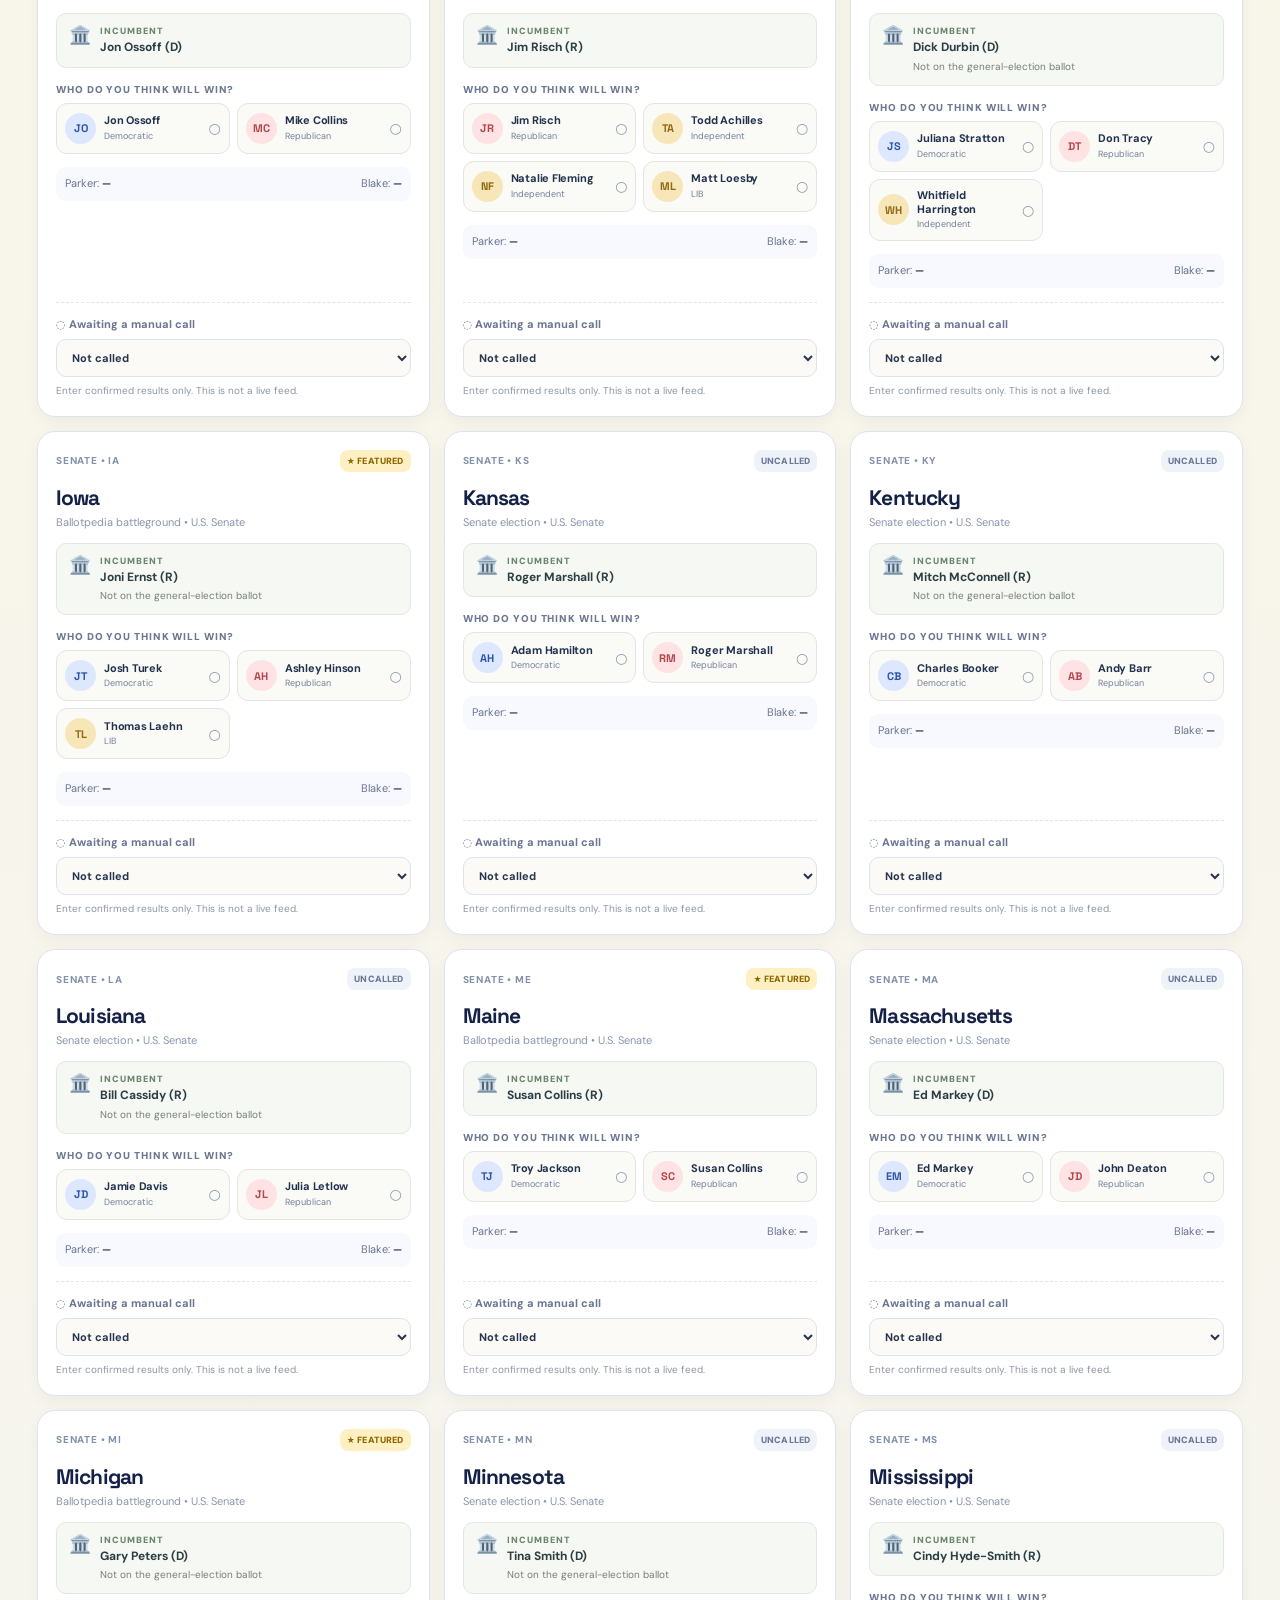
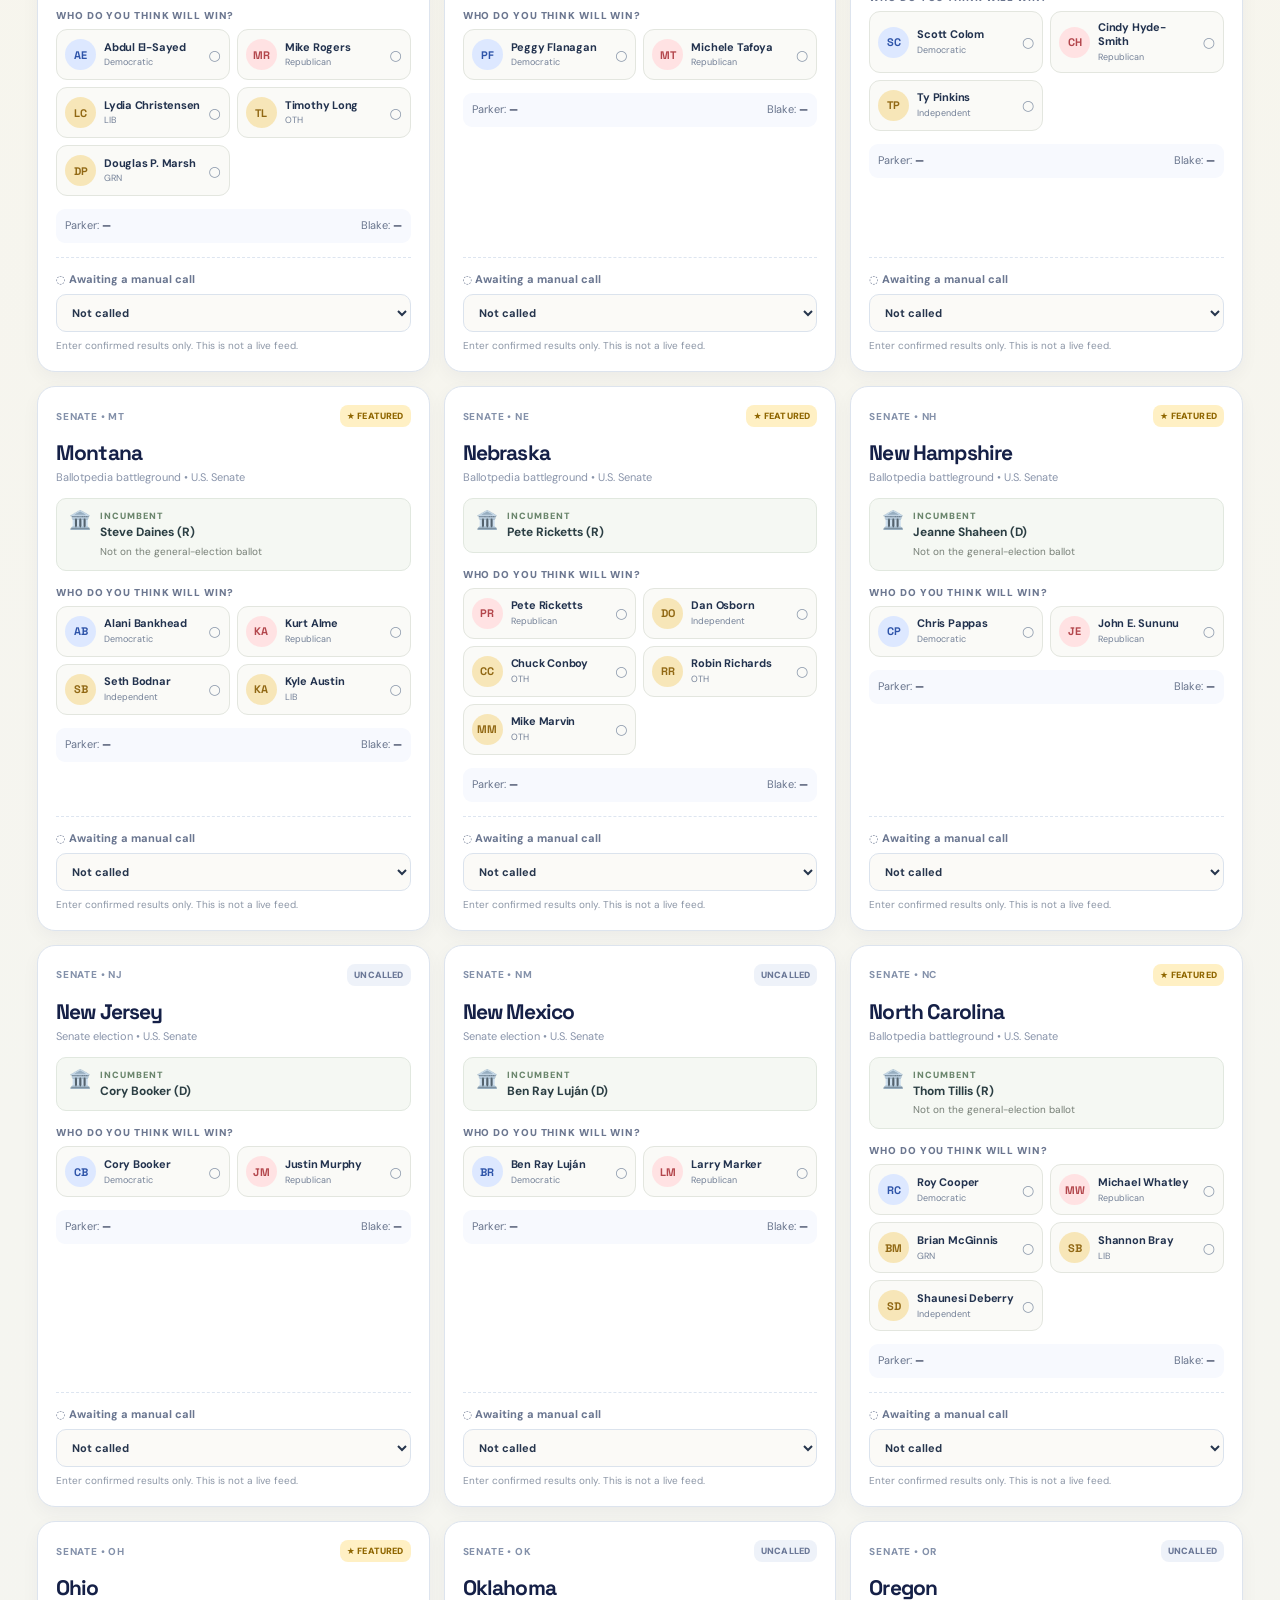
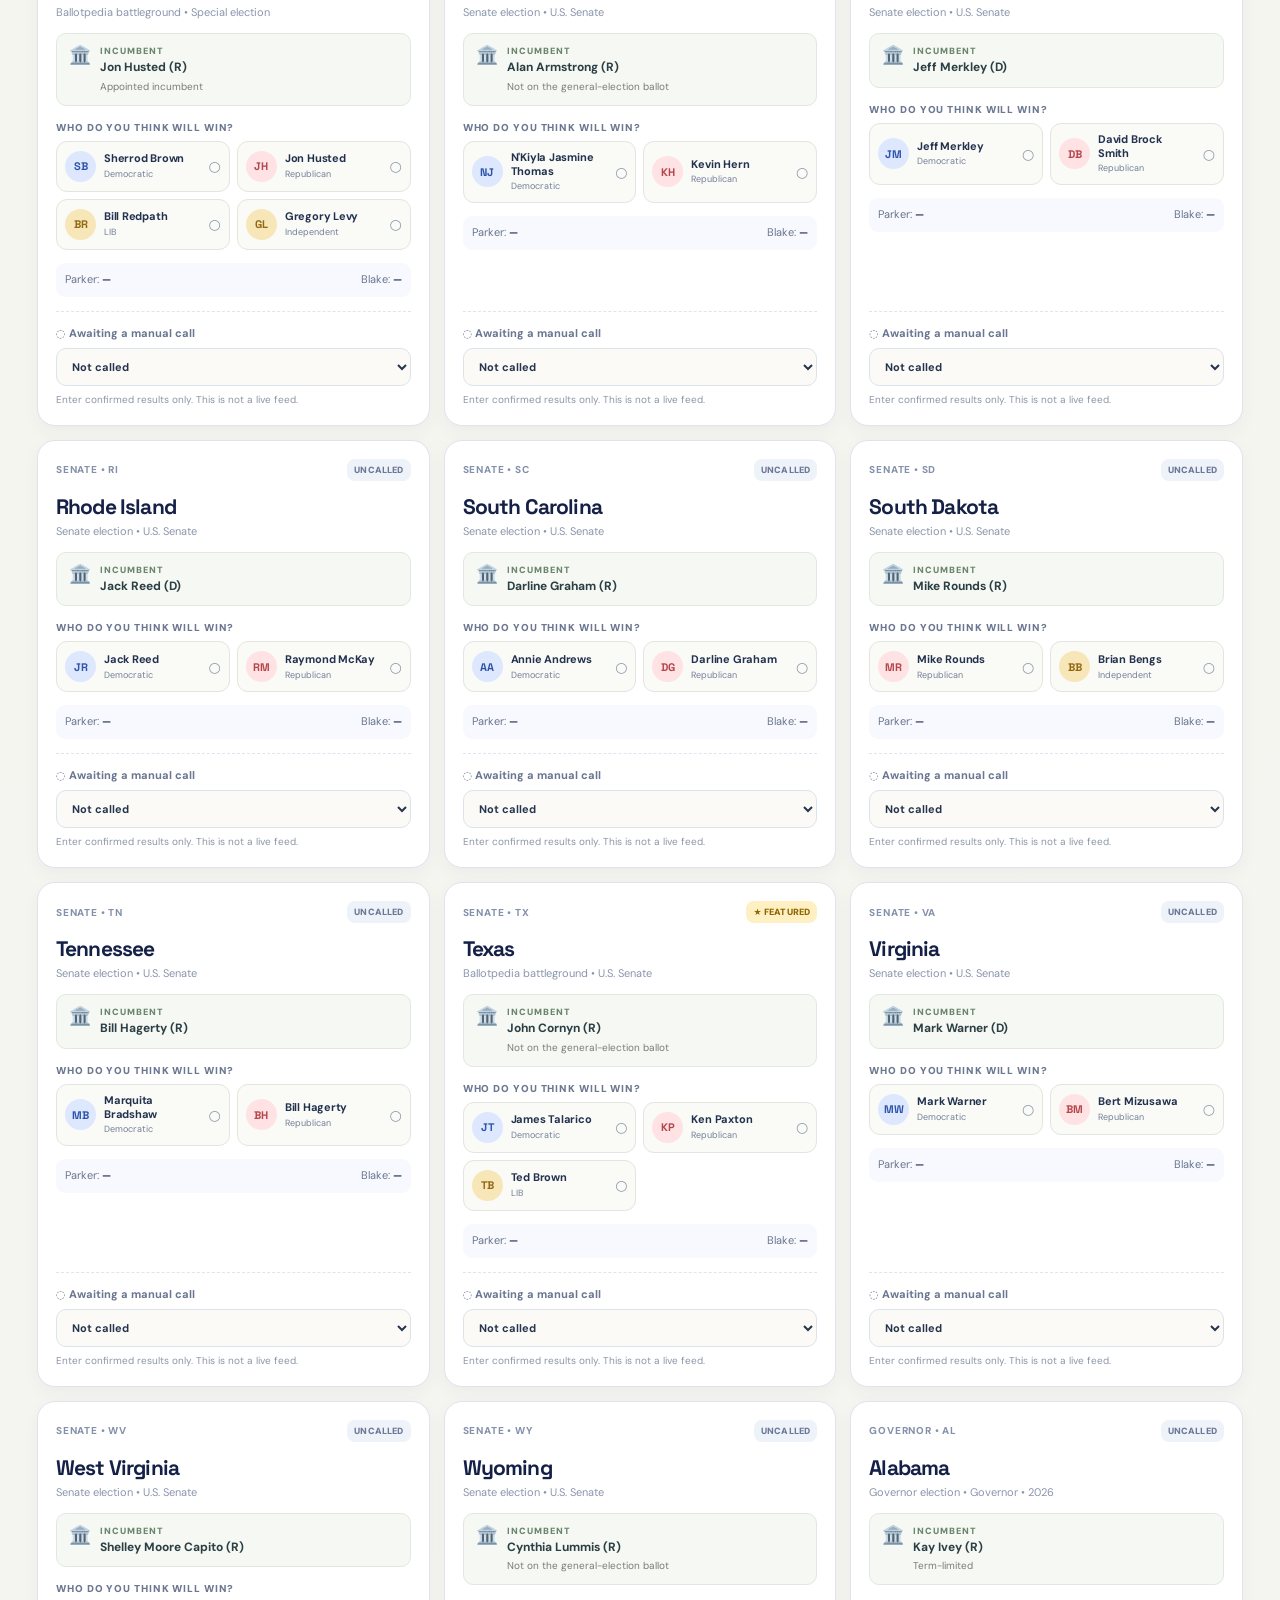
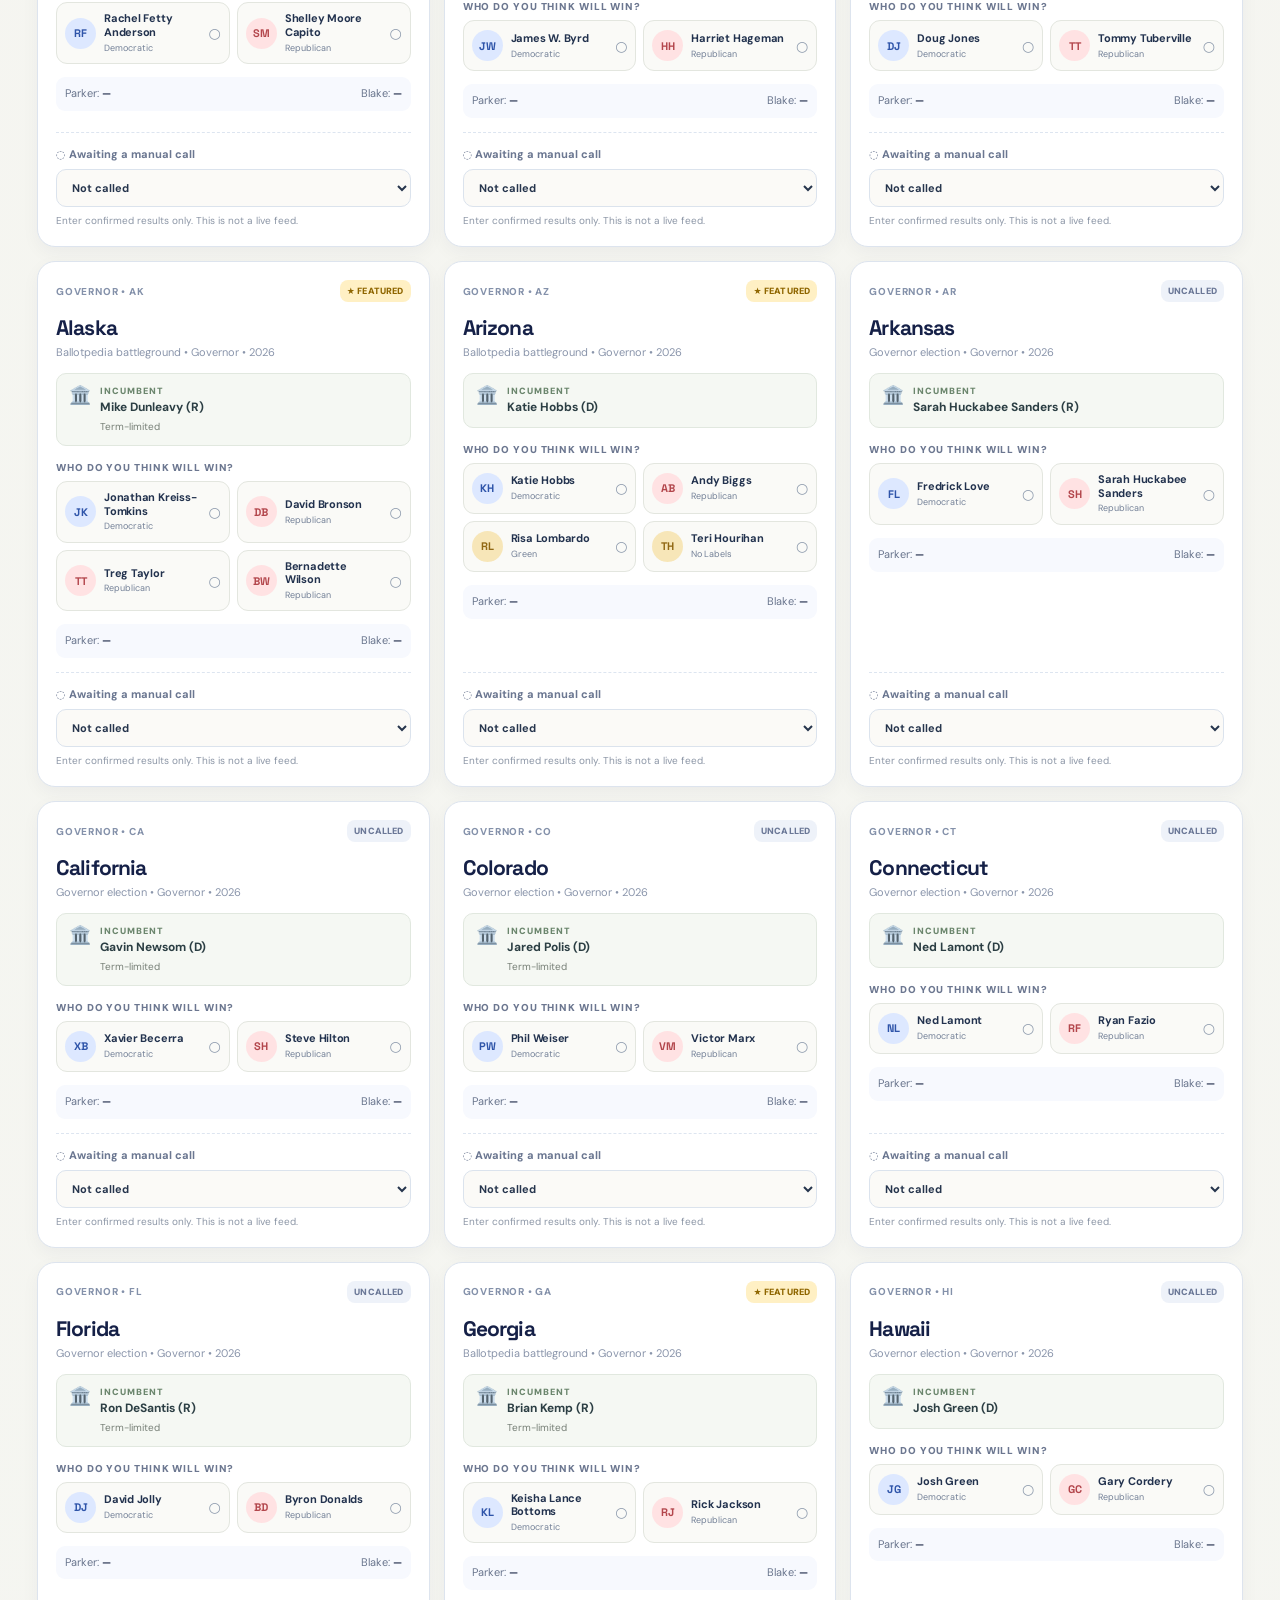
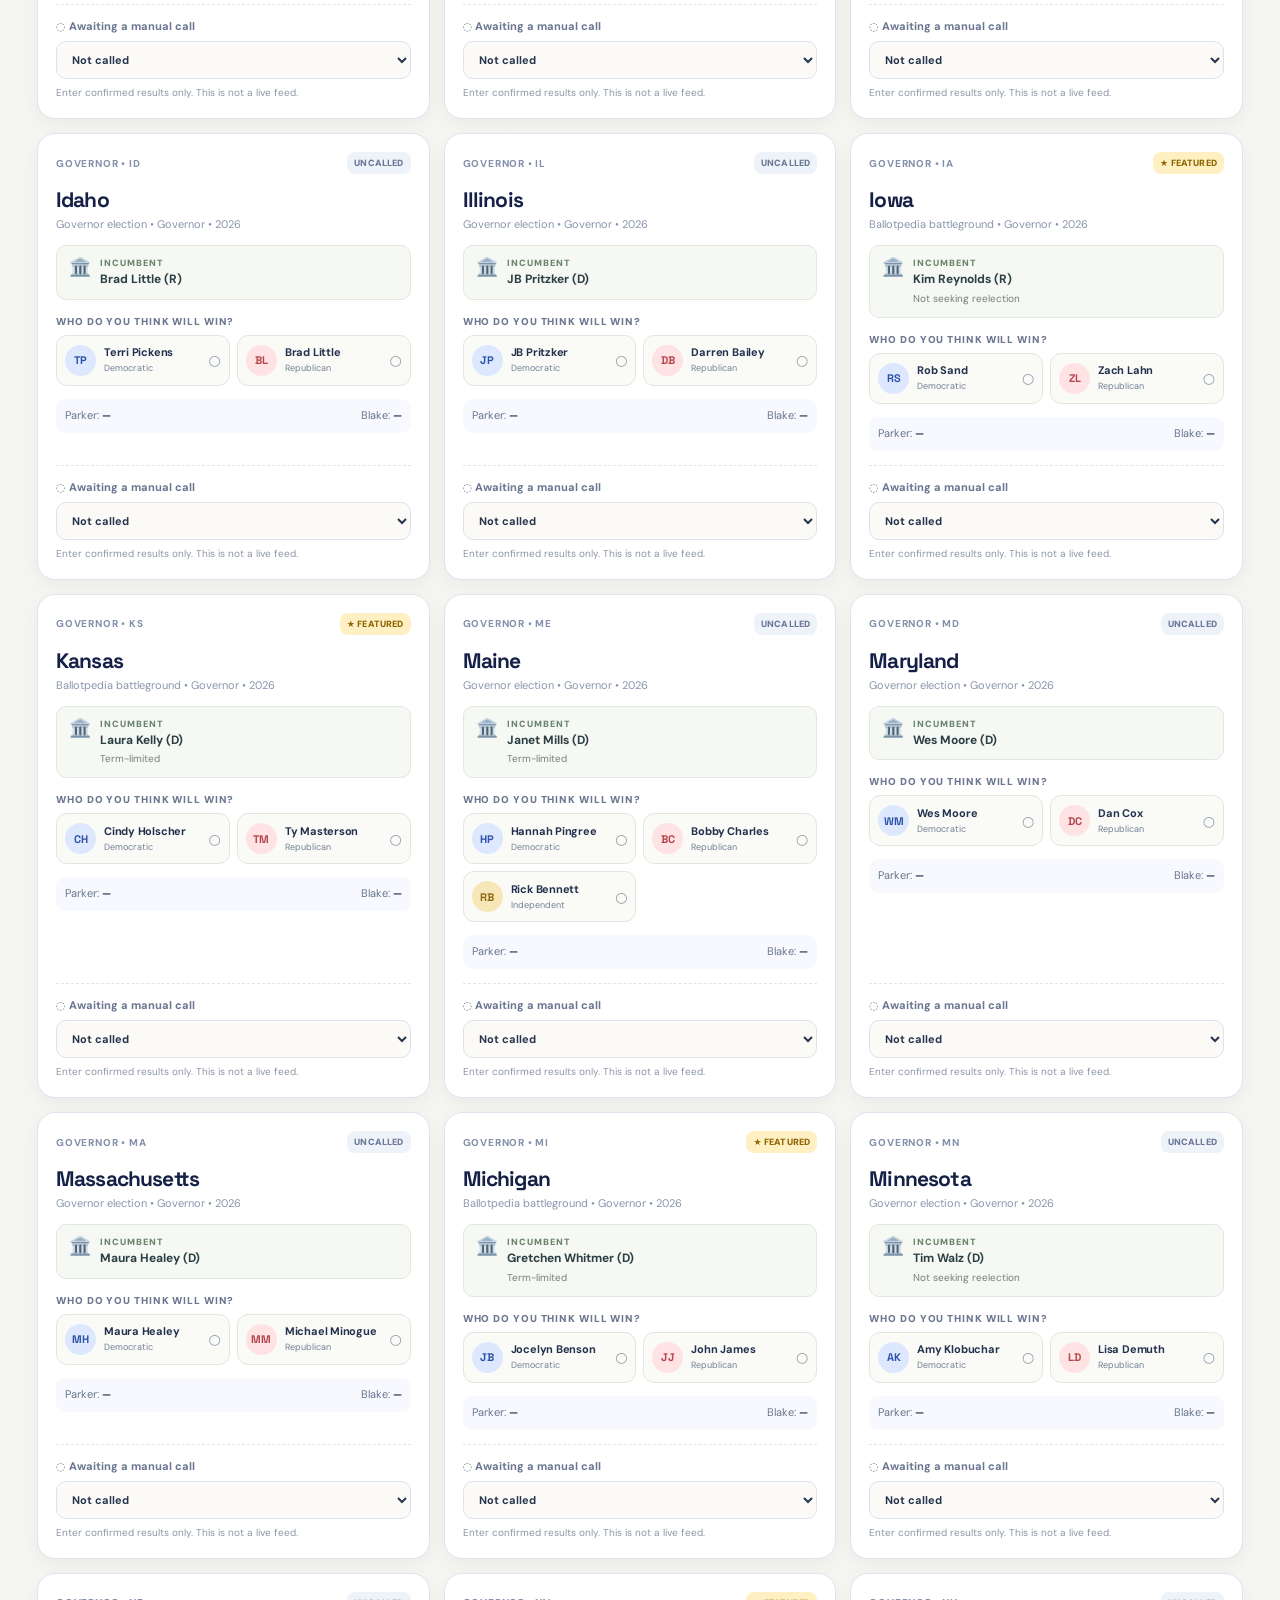
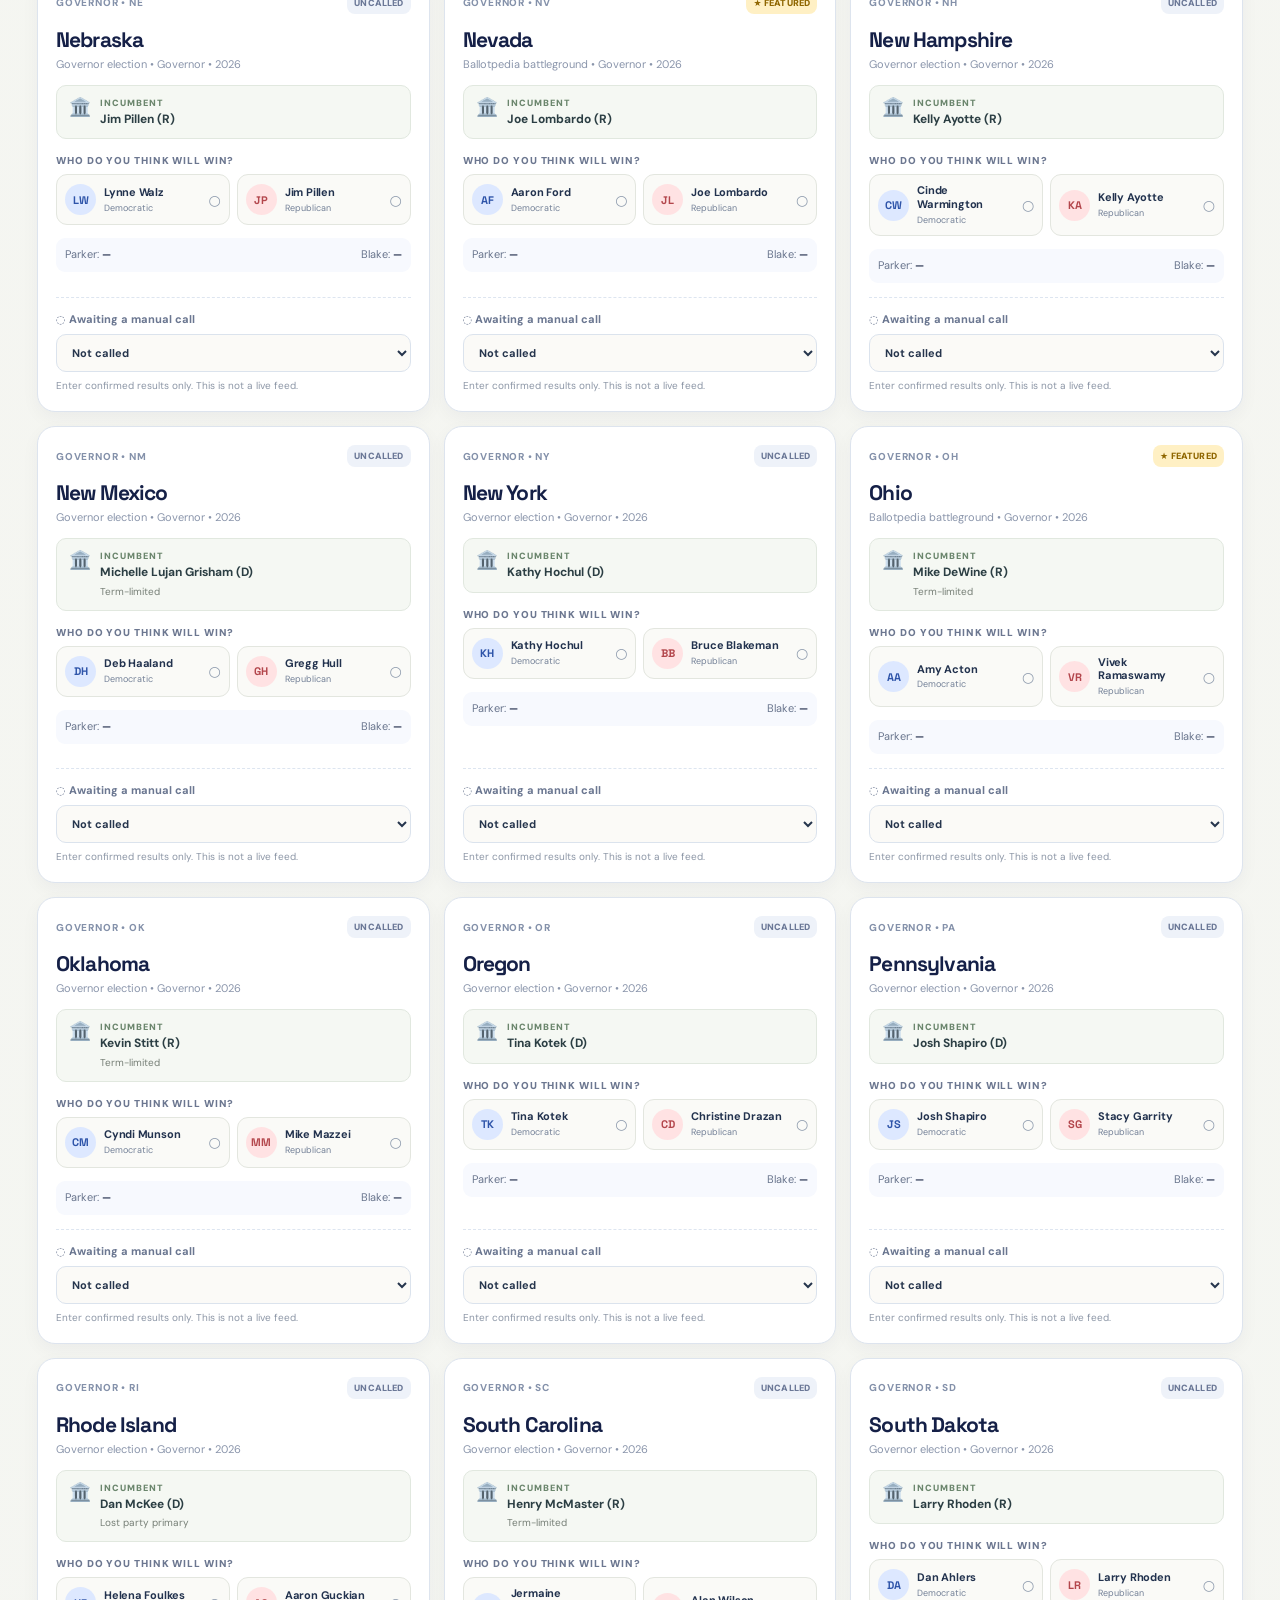
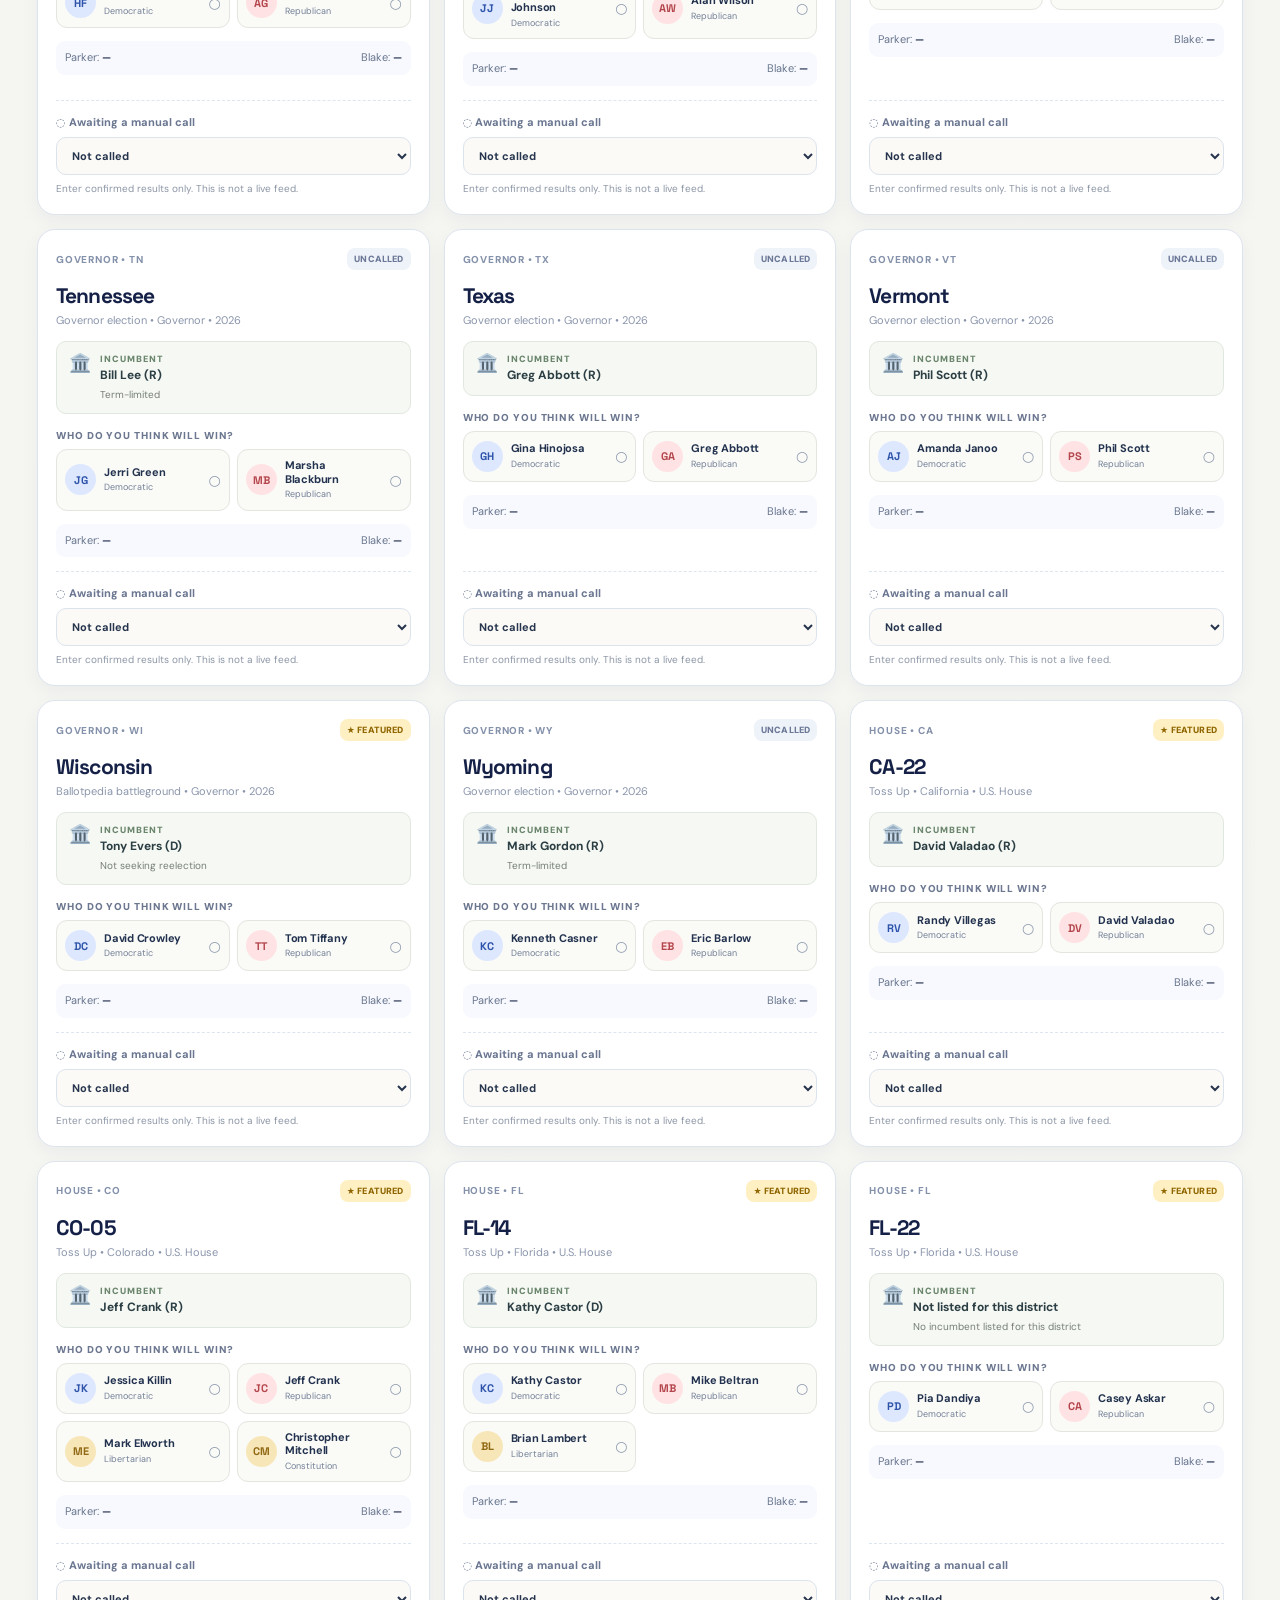
==== commit 3ba4e844: "Show All 124 as first visible default race tab, refresh phone assets" ====
--- a/index.html
+++ b/index.html
@@ -7,14 +7,14 @@
   <meta name="description" content="The Ballot Board: Parker and Blake’s private election-night prediction board, synced picks and a poll-close manager.">
   <title>The Ballot Board '26 | Parker vs Blake</title>
   <link rel="icon" href="icon.svg" type="image/svg+xml">
-  <link rel="stylesheet" href="styles.css?v=duo-connect-feedback3">
+  <link rel="stylesheet" href="styles.css?v=all-races4">
   <script src="config.js" defer></script>
   <script src="races.js" defer></script>
   <script src="candidates.js" defer></script>
   <script src="incumbents.js" defer></script>
   <script src="governors.js" defer></script>
   <script src="poll-times.js" defer></script>
-  <script type="module" src="app.js?v=duo-connect-feedback3"></script>
+  <script type="module" src="app.js?v=all-races4"></script>
 </head>
 <body>
   <div class="stars" aria-hidden="true"></div>
@@ -111,7 +111,7 @@
         <p class="fine-print">Progress counts the 124 tracked races in this app, not all 435 House districts nationwide.</p>
       </section>
       <section class="section-heading race-section"><div><span class="micro">THE RACE BOARD</span><h3>Watch the map change</h3></div><span id="raceCount" class="count-bubble">124 races</span></section>
-      <div class="race-controls"><div class="tabs" role="tablist" aria-label="Race filters"><button class="tab selected" data-view="featured" type="button">★ Featured</button><button class="tab" data-view="senate" type="button">Senate</button><button class="tab" data-view="house" type="button">House</button><button class="tab" data-view="governor" type="button">Governors</button><button class="tab" data-view="all" type="button">All tracked</button><button class="tab manager-tab" data-view="manager" type="button">📋 Manager</button></div><div class="filter-row"><label class="search-label"><span aria-hidden="true">⌕</span><input id="raceSearch" type="search" placeholder="Search a candidate or district…" aria-label="Search races or candidates"></label><select id="stateFilter" aria-label="Filter by state"><option value="all">All states</option><option value="AL">Alabama</option><option value="AK">Alaska</option><option value="AZ">Arizona</option><option value="AR">Arkansas</option><option value="CA">California</option><option value="CO">Colorado</option><option value="CT">Connecticut</option><option value="DE">Delaware</option><option value="FL">Florida</option><option value="GA">Georgia</option><option value="HI">Hawaii</option><option value="ID">Idaho</option><option value="IL">Illinois</option><option value="IN">Indiana</option><option value="IA">Iowa</option><option value="KS">Kansas</option><option value="KY">Kentucky</option><option value="LA">Louisiana</option><option value="ME">Maine</option><option value="MD">Maryland</option><option value="MA">Massachusetts</option><option value="MI">Michigan</option><option value="MN">Minnesota</option><option value="MS">Mississippi</option><option value="MO">Missouri</option><option value="MT">Montana</option><option value="NE">Nebraska</option><option value="NV">Nevada</option><option value="NH">New Hampshire</option><option value="NJ">New Jersey</option><option value="NM">New Mexico</option><option value="NY">New York</option><option value="NC">North Carolina</option><option value="ND">North Dakota</option><option value="OH">Ohio</option><option value="OK">Oklahoma</option><option value="OR">Oregon</option><option value="PA">Pennsylvania</option><option value="RI">Rhode Island</option><option value="SC">South Carolina</option><option value="SD">South Dakota</option><option value="TN">Tennessee</option><option value="TX">Texas</option><option value="UT">Utah</option><option value="VT">Vermont</option><option value="VA">Virginia</option><option value="WA">Washington</option><option value="WV">West Virginia</option><option value="WI">Wisconsin</option><option value="WY">Wyoming</option></select><select id="raceFilter" aria-label="Filter by race status"><option value="all">Any status</option><option value="open">Not called</option><option value="called">Called</option><option value="unpicked">My unfinished picks</option></select></div></div>
+      <div class="race-controls"><div class="tabs" role="tablist" aria-label="Race filters"><button class="tab selected" data-view="all" type="button">✍️ All 124</button><button class="tab" data-view="featured" type="button">★ Featured</button><button class="tab" data-view="senate" type="button">Senate</button><button class="tab" data-view="house" type="button">House</button><button class="tab" data-view="governor" type="button">Governors</button><button class="tab manager-tab" data-view="manager" type="button">📋 Manager</button></div><div class="filter-row"><label class="search-label"><span aria-hidden="true">⌕</span><input id="raceSearch" type="search" placeholder="Search a candidate or district…" aria-label="Search races or candidates"></label><select id="stateFilter" aria-label="Filter by state"><option value="all">All states</option><option value="AL">Alabama</option><option value="AK">Alaska</option><option value="AZ">Arizona</option><option value="AR">Arkansas</option><option value="CA">California</option><option value="CO">Colorado</option><option value="CT">Connecticut</option><option value="DE">Delaware</option><option value="FL">Florida</option><option value="GA">Georgia</option><option value="HI">Hawaii</option><option value="ID">Idaho</option><option value="IL">Illinois</option><option value="IN">Indiana</option><option value="IA">Iowa</option><option value="KS">Kansas</option><option value="KY">Kentucky</option><option value="LA">Louisiana</option><option value="ME">Maine</option><option value="MD">Maryland</option><option value="MA">Massachusetts</option><option value="MI">Michigan</option><option value="MN">Minnesota</option><option value="MS">Mississippi</option><option value="MO">Missouri</option><option value="MT">Montana</option><option value="NE">Nebraska</option><option value="NV">Nevada</option><option value="NH">New Hampshire</option><option value="NJ">New Jersey</option><option value="NM">New Mexico</option><option value="NY">New York</option><option value="NC">North Carolina</option><option value="ND">North Dakota</option><option value="OH">Ohio</option><option value="OK">Oklahoma</option><option value="OR">Oregon</option><option value="PA">Pennsylvania</option><option value="RI">Rhode Island</option><option value="SC">South Carolina</option><option value="SD">South Dakota</option><option value="TN">Tennessee</option><option value="TX">Texas</option><option value="UT">Utah</option><option value="VT">Vermont</option><option value="VA">Virginia</option><option value="WA">Washington</option><option value="WV">West Virginia</option><option value="WI">Wisconsin</option><option value="WY">Wyoming</option></select><select id="raceFilter" aria-label="Filter by race status"><option value="all">Any status</option><option value="open">Not called</option><option value="called">Called</option><option value="unpicked">My unfinished picks</option></select></div></div>
       <div class="board-meta"><span><span class="dot blue-dot"></span> Democratic</span><span><span class="dot red-dot"></span> Republican</span><span><span class="dot gold-dot"></span> Other / independent</span><span>Race calls entered manually, not automatically verified</span></div>
       <p class="fine-print">Candidate rosters and incumbency are compiled snapshots, not live updates. An incumbent may be retiring or absent from the ballot. Verify state election records for late changes.</p>
       <div id="raceGrid" class="race-grid"></div>
